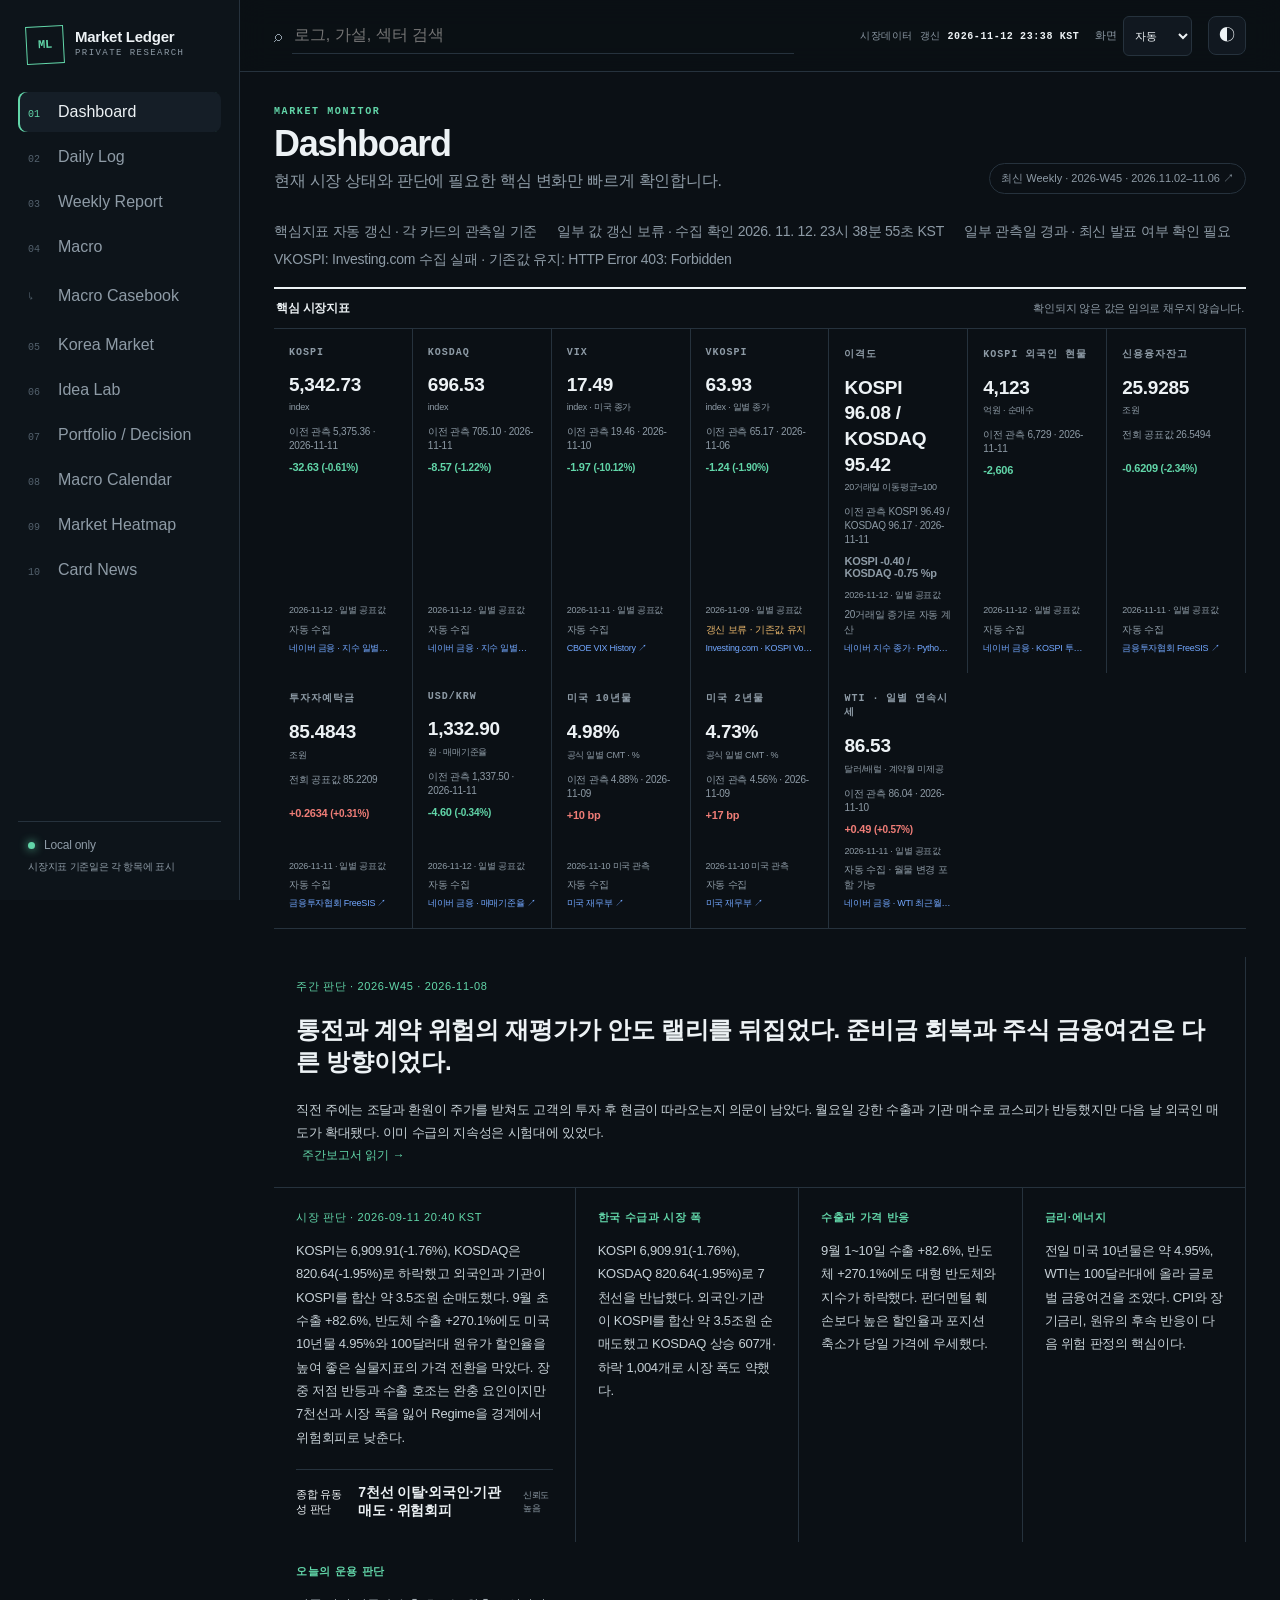
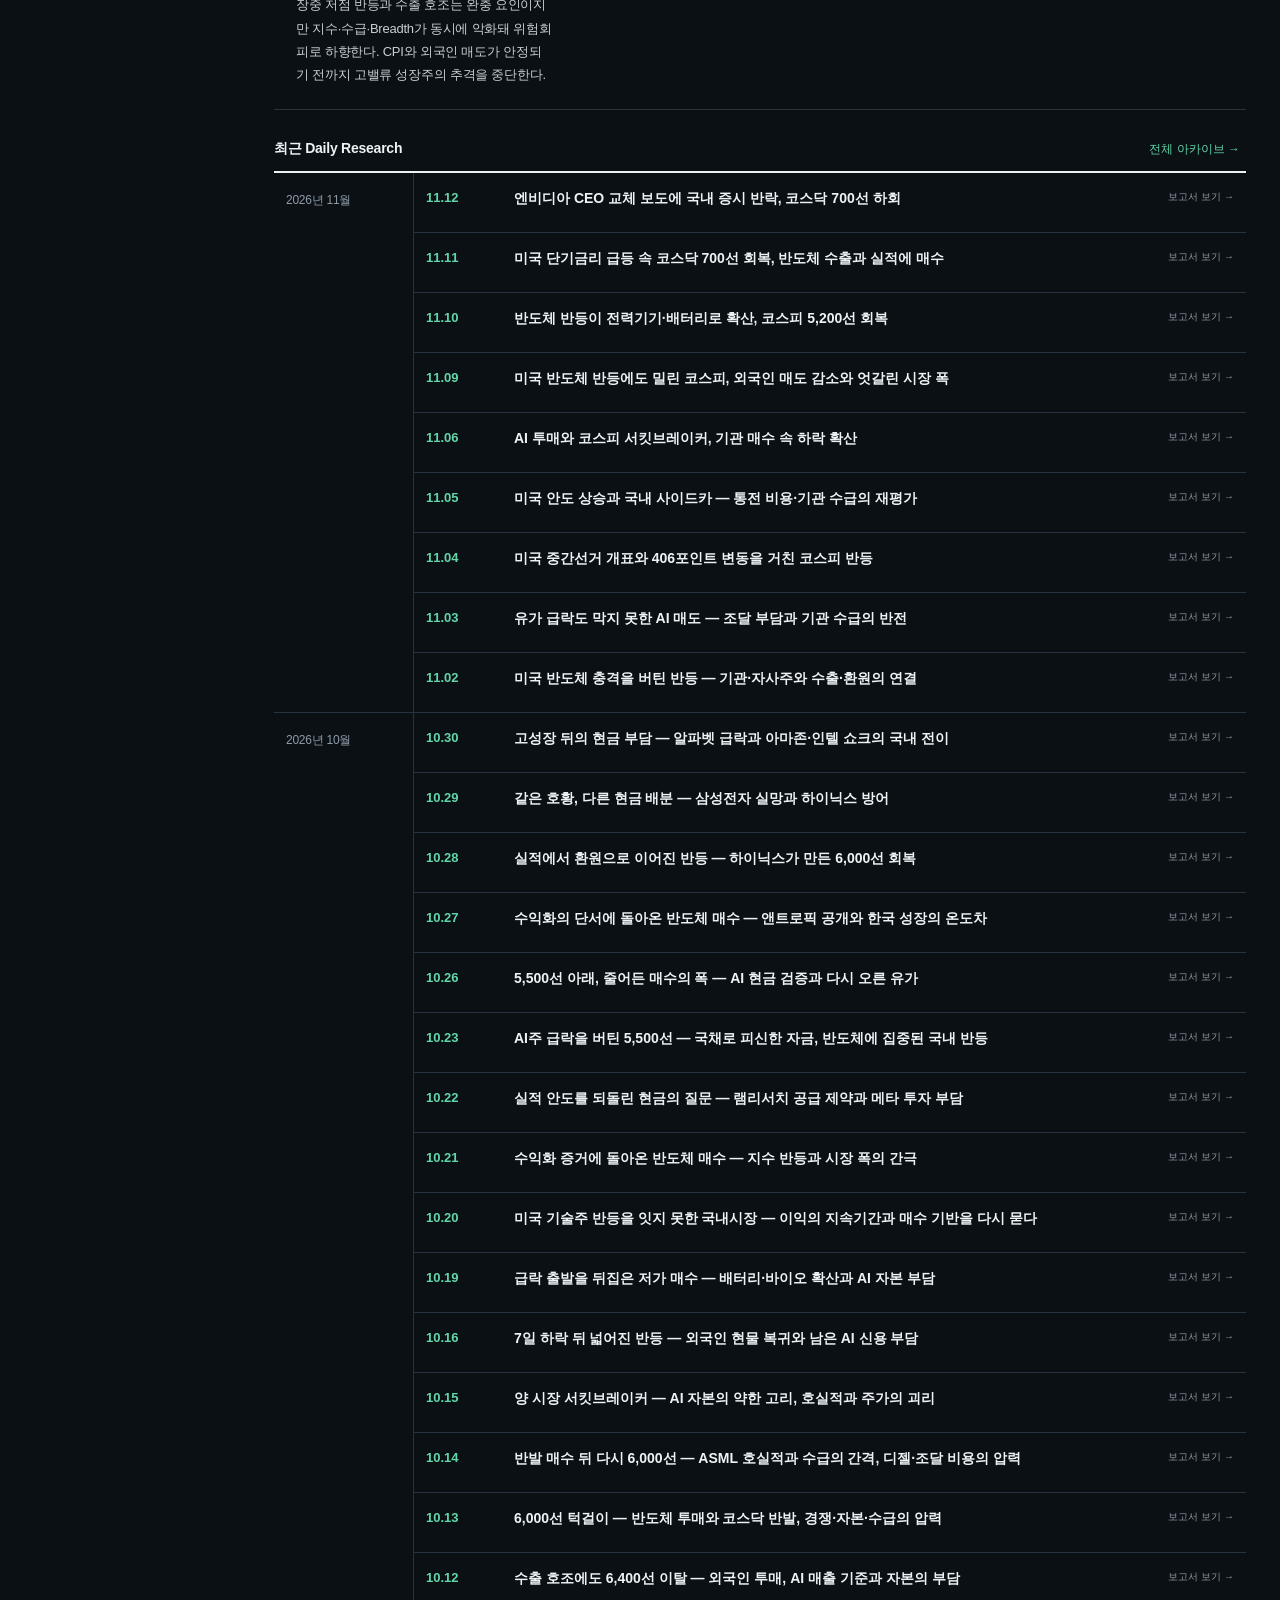
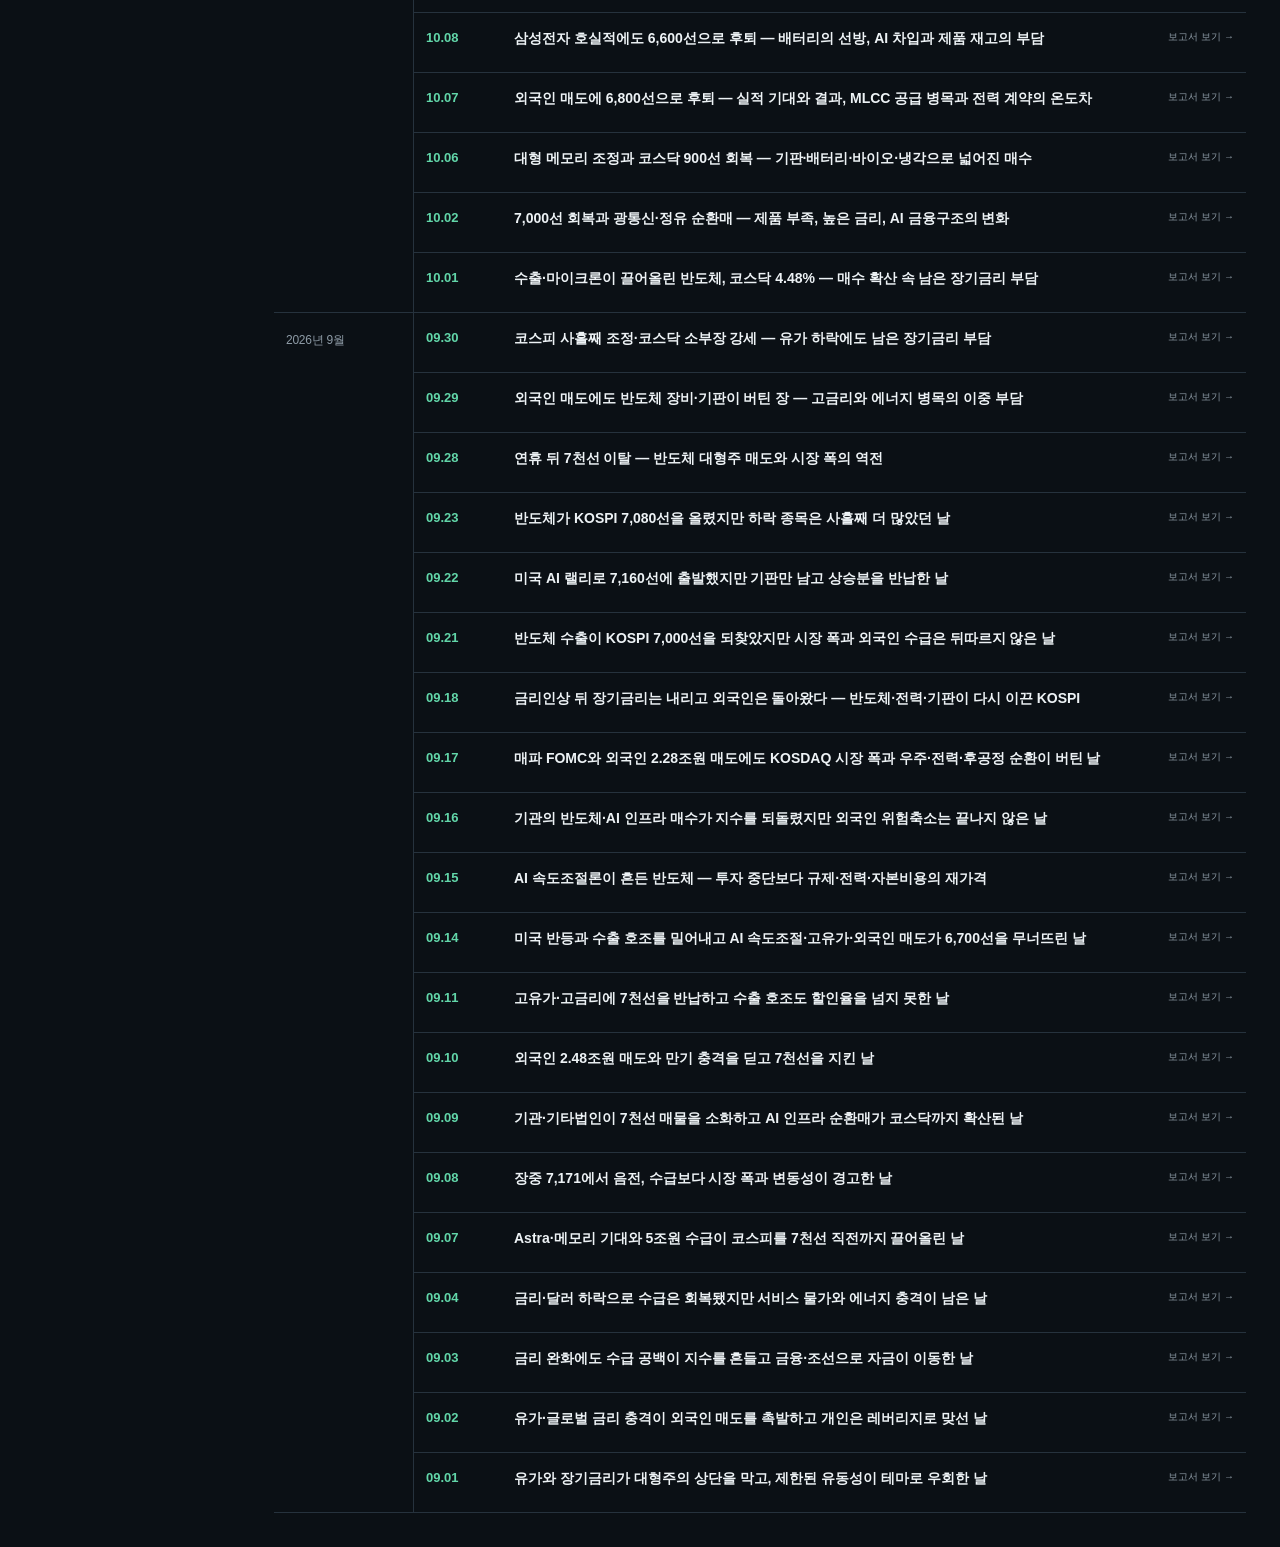
==== index.html @ 6d833339 "Add files via upload" ====
<!doctype html>
<html lang="ko">
<head>
  <meta charset="utf-8">
  <meta name="viewport" content="width=device-width, initial-scale=1">
  <meta name="description" content="개인 투자 리서치 로그와 시장 판단을 축적하는 로컬 허브">
  <title>Market Ledger — 개인 투자 리서치 허브</title>
  <link rel="stylesheet" href="assets/style.css?v=c922ef41eb7f98e9">
  <link rel="stylesheet" href="assets/macro-reports.css?v=20261009-topics">
  <link rel="stylesheet" href="assets/macro-events.css?v=20261016-casebook">
</head>
<body>
  <div class="app-viewport">
  <div class="app-shell">
    <aside class="sidebar" id="sidebar">
      <div class="brand">
        <div class="brand-mark">ML</div>
        <div><strong>Market Ledger</strong><span>PRIVATE RESEARCH</span></div>
      </div>
      <nav class="nav" aria-label="주 메뉴">
        <button class="nav-item active" data-view="dashboard"><span>01</span>Dashboard</button>
        <button class="nav-item" data-view="daily"><span>02</span>Daily Log</button>
        <button class="nav-item" data-view="weekly"><span>03</span>Weekly Report</button>
        <button class="nav-item" data-view="macro"><span>04</span>Macro</button>
        <button class="nav-item" data-view="macro-events"><span>↳</span><b class="me-nav-label">Macro Casebook</b></button>
        <button class="nav-item" data-view="korea"><span>05</span>Korea Market</button>
        <button class="nav-item" data-view="ideas"><span>06</span>Idea Lab</button>
        <button class="nav-item" data-view="portfolio"><span>07</span>Portfolio / Decision</button>
        <button class="nav-item" data-view="calendar"><span>08</span>Macro Calendar</button>
        <button class="nav-item" data-view="heatmap"><span>09</span>Market Heatmap</button>
        <button class="nav-item" data-view="cardnews"><span>10</span>Card News</button>
      </nav>
      <div class="sidebar-foot">
        <span class="status-dot"></span> Local only
        <small>시장지표 기준일은 각 항목에 표시</small>
      </div>
    </aside>

    <button class="menu-backdrop" id="menuBackdrop" aria-label="메뉴 닫기" tabindex="-1"></button>
    <main class="main">
      <header class="topbar">
        <button class="menu-button" id="menuButton" aria-label="메뉴 열기">☰</button>
        <div class="search-wrap">
          <span>⌕</span><input id="globalSearch" type="search" placeholder="로그, 가설, 섹터 검색" aria-label="전체 검색">
        </div>
        <div class="top-actions">
          <span class="asof">시장데이터 갱신 <b id="researchAsOf">—</b></span>
          <label class="view-picker"><span>화면</span><select id="viewMode" aria-label="화면 보기 방식"><option value="auto">자동</option><option value="mobile">모바일</option><option value="pc">PC</option></select></label>
          <button class="icon-button" id="themeButton" aria-label="색상 테마 전환">◐</button>
        </div>
      </header>

      <div id="content" class="content" aria-live="polite"></div>
    </main>
  </div>
  <div class="toast" id="toast"></div>
  </div>
  <script src="data/core.js?v=a62d8b184d1b9ef4"></script>
  <script src="data/macro.js?v=20260904-ledger1"></script>
  <script src="data/macro-reports.js?v=20261012-topics"></script>
  <script src="data/macro-events.js?v=20261112-close"></script>
<script src="data/korea.js?v=20261112-close"></script>
  <script src="data/ideas.js?v=20261002-ideas"></script>
  <script src="data/portfolio.js?v=20260904-ledger1"></script>
  <script src="data/daily/daily-2026-09.js?v=20260930-pdf"></script>
<script src="data/daily/daily-2026-10.js?v=20261101-report"></script>
  <script src="data/daily/daily-2026-11.js?v=20261112-close"></script>
  <script src="data/weekly/weekly-2026.js?v=20261108-w45"></script>
  <script src="data/calendar/calendar-2026-09.js?v=20260905-ledger1"></script>
  <script src="data/market-live.js?v=1bdfd564898f03b8"></script>
  <script src="data/calendar-live.js?v=2324352b16971648"></script>
  <script src="data/heatmap.js?v=3f2df77ed620c9fc"></script>
  <script src="assets/heatmap.js?v=6f06b90d78b83e1b"></script>
  <script src="data/card-news.js?v=9692d7f268b5f82c"></script>
  <script src="assets/macro-reports.js?v=20261016-legacy"></script>
  <script src="assets/macro-events.js?v=20261020-selection"></script>
  <script src="data/card-news-weekly.js?v=475b53336d5a1ba9"></script>
  <script src="assets/card-news-export.js?v=8e08f2c67b69e956"></script>
  <script src="assets/script.js?v=bb6e2ddefd02b2b6"></script>
</body>
</html>
---- assets/style.css ----
:root{--bg:#0b1015;--panel:#111820;--panel2:#151e27;--line:#26323d;--text:#edf2f5;--muted:#8e9ba6;--accent:#62d6a9;--accent2:#d7b86a;--red:#ef7d77;--blue:#72a7ff;--shadow:0 18px 50px rgba(0,0,0,.24);--radius:12px}
*{box-sizing:border-box}html{scroll-behavior:smooth}body{margin:0;background:var(--bg);color:var(--text);font-family:"Pretendard","Noto Sans KR","Segoe UI",sans-serif;letter-spacing:-.015em}button,input{font:inherit}.app-shell{min-height:100vh;display:grid;grid-template-columns:240px 1fr}.sidebar{position:sticky;top:0;height:100vh;background:#0d141a;border-right:1px solid var(--line);padding:26px 18px;display:flex;flex-direction:column;z-index:20}.brand{display:flex;align-items:center;gap:11px;padding:0 8px 28px}.brand-mark{width:38px;height:38px;border:1px solid var(--accent);color:var(--accent);display:grid;place-items:center;font:700 12px/1 monospace;transform:rotate(-3deg)}.brand strong{display:block;font-size:15px}.brand span{display:block;color:var(--muted);font:500 9px/1.8 monospace;letter-spacing:.16em}.nav{display:grid;gap:5px}.nav-item{width:100%;border:0;background:transparent;color:var(--muted);padding:11px 10px;text-align:left;border-radius:8px;cursor:pointer;transition:.2s}.nav-item span{display:inline-block;width:30px;color:#53616d;font:10px monospace}.nav-item:hover{background:var(--panel);color:var(--text)}.nav-item.active{background:var(--panel2);color:var(--text);box-shadow:inset 2px 0 var(--accent)}.nav-item.active span{color:var(--accent)}.sidebar-foot{margin-top:auto;padding:16px 10px 0;border-top:1px solid var(--line);color:var(--muted);font-size:12px}.sidebar-foot small{display:block;margin-top:8px}.status-dot{display:inline-block;width:7px;height:7px;background:var(--accent);border-radius:50%;margin-right:6px;box-shadow:0 0 10px var(--accent)}.main{min-width:0}.topbar{height:72px;position:sticky;top:0;z-index:15;background:rgba(11,16,21,.88);backdrop-filter:blur(14px);border-bottom:1px solid var(--line);display:flex;align-items:center;gap:20px;padding:0 34px}.menu-button{display:none}.search-wrap{flex:1;max-width:520px;display:flex;align-items:center;gap:10px;color:var(--muted)}.search-wrap input{width:100%;border:0;border-bottom:1px solid var(--line);background:transparent;color:var(--text);padding:9px 2px;outline:0}.search-wrap input:focus{border-color:var(--accent)}.top-actions{margin-left:auto;display:flex;align-items:center;gap:16px}.asof{color:var(--muted);font:10px monospace;letter-spacing:.06em}.asof b{color:var(--text)}.icon-button,.menu-button{background:var(--panel);border:1px solid var(--line);color:var(--text);border-radius:8px;padding:8px 10px;cursor:pointer}.content{padding:34px;max-width:1500px;margin:0 auto}.page-head{display:flex;align-items:end;justify-content:space-between;gap:20px;margin-bottom:26px}.eyebrow{color:var(--accent);font:700 10px monospace;letter-spacing:.16em;text-transform:uppercase}.page-head h1{font:500 clamp(28px,4vw,46px)/1.1 Georgia,"Noto Serif KR",serif;margin:7px 0 4px;letter-spacing:-.04em}.page-head p{margin:0;color:var(--muted);max-width:780px;line-height:1.65}.date-chip,.status-chip,.tag{border:1px solid var(--line);border-radius:999px;padding:7px 11px;color:var(--muted);font-size:11px;white-space:nowrap}.grid{display:grid;gap:16px}.metrics{grid-template-columns:repeat(6,minmax(0,1fr));margin-bottom:16px}.metric,.card{background:var(--panel);border:1px solid var(--line);border-radius:var(--radius);box-shadow:var(--shadow)}.metric{padding:18px;min-height:126px;position:relative;overflow:hidden}.metric:after{content:"";position:absolute;right:-22px;bottom:-35px;width:90px;height:90px;border:1px solid var(--line);border-radius:50%}.metric-label{font:600 10px monospace;letter-spacing:.1em;color:var(--muted)}.metric-value{font:500 25px/1.2 Georgia,serif;margin:14px 0 5px}.move{font-size:12px}.positive{color:var(--accent)}.negative{color:var(--red)}.neutral{color:var(--accent2)}.metric-note{display:block;color:var(--muted);font-size:11px;margin-top:7px}.dashboard-main{grid-template-columns:minmax(0,1.4fr) minmax(320px,.6fr)}.card{padding:22px}.card h2,.card h3{margin:0 0 14px}.card h2{font:500 22px Georgia,serif}.card h3{font-size:13px}.thesis{font:400 clamp(19px,2.3vw,29px)/1.45 Georgia,"Noto Serif KR",serif;margin:12px 0 22px}.chain{display:flex;align-items:center;gap:6px;flex-wrap:wrap}.chain span{padding:7px 10px;background:var(--panel2);border:1px solid var(--line);font-size:11px;border-radius:6px}.chain i{color:var(--accent);font-style:normal}.regime-box{display:flex;justify-content:space-between;align-items:center;padding:18px;border:1px solid var(--line);background:linear-gradient(135deg,rgba(98,214,169,.1),transparent);border-radius:9px}.regime-box strong{font:500 23px Georgia,serif}.confidence{color:var(--muted);font-size:11px}.section-label{display:flex;align-items:center;justify-content:space-between;margin:30px 0 12px}.section-label h2{font-size:14px;margin:0}.text-link{border:0;background:transparent;color:var(--accent);cursor:pointer;font-size:12px}.log-list,.idea-list{display:grid;gap:12px}.log-card{display:grid;grid-template-columns:120px 1fr auto;gap:20px;align-items:center;padding:18px 20px;background:var(--panel);border:1px solid var(--line);border-radius:10px;cursor:pointer}.log-card:hover{border-color:#3b4d59}.log-date{font:12px monospace;color:var(--accent)}.log-card h3{margin:0 0 7px;font-size:15px}.log-card p{margin:0;color:var(--muted);font-size:12px;line-height:1.55}.tags{display:flex;gap:5px;flex-wrap:wrap}.tag{padding:4px 7px;font-size:10px}.article{max-width:980px}.article-head{padding:28px;background:var(--panel);border:1px solid var(--line);border-radius:var(--radius);margin-bottom:16px}.article-head h2{font:500 clamp(24px,4vw,38px)/1.2 Georgia,"Noto Serif KR",serif;margin:12px 0}.article-head p{color:var(--muted);line-height:1.75;margin:0}.article-section{padding:22px 0;border-bottom:1px solid var(--line)}.article-section h3{font-size:15px;margin:0 0 10px}.article-section p,.bullet-list{color:#bdc7cf;line-height:1.75;font-size:14px}.bullet-list{padding-left:20px}.notice{border-left:3px solid var(--accent2);padding:14px 16px;background:rgba(215,184,106,.07);color:#d7c99e;font-size:13px}.empty{padding:70px 25px;text-align:center;border:1px dashed var(--line);border-radius:var(--radius);color:var(--muted)}.empty strong{display:block;color:var(--text);font:500 24px Georgia,serif;margin-bottom:8px}.table-card{overflow:hidden;padding:0}.table-title{padding:18px 20px;border-bottom:1px solid var(--line)}table{width:100%;border-collapse:collapse}th,td{text-align:left;padding:13px 20px;border-bottom:1px solid var(--line);font-size:12px}th{color:var(--muted);font:600 10px monospace;letter-spacing:.08em}td:last-child{color:var(--muted)}.korea-grid{grid-template-columns:repeat(2,1fr)}.index-card strong{font:500 34px Georgia,serif}.index-card span{display:block;color:var(--muted);font-size:11px;margin-top:8px}.flow-row{display:grid;grid-template-columns:80px 1fr 1fr;gap:14px;padding:14px 0;border-bottom:1px solid var(--line);font-size:12px}.flow-row b{color:var(--accent)}.flow-row span:last-child{color:var(--muted)}.sector-row{display:grid;grid-template-columns:110px 80px 1fr;gap:12px;padding:12px 0;border-bottom:1px solid var(--line);font-size:12px}.sector-row span:last-child{color:var(--muted)}.idea-card{padding:22px;background:var(--panel);border:1px solid var(--line);border-radius:var(--radius);cursor:pointer}.idea-top{display:flex;justify-content:space-between;gap:15px}.idea-card h3{margin:10px 0 8px;font:500 20px Georgia,"Noto Serif KR",serif}.idea-card p{margin:0;color:var(--muted);font-size:13px;line-height:1.6}.status-chip.yellow{color:#e4c96f;border-color:#6d6132}.status-chip.green{color:var(--accent);border-color:#2b6652}.status-chip.red{color:var(--red);border-color:#6d3838}.idea-detail-grid{display:grid;grid-template-columns:1fr 1fr;gap:14px;margin-top:16px}.mini-panel{padding:15px;background:var(--panel2);border-radius:8px}.mini-panel b{font-size:11px}.mini-panel p,.mini-panel ul{font-size:12px;color:var(--muted);line-height:1.6}.filter-bar{display:flex;gap:8px;margin-bottom:16px;flex-wrap:wrap}.filter-button{border:1px solid var(--line);background:transparent;color:var(--muted);border-radius:999px;padding:7px 12px;cursor:pointer;font-size:11px}.filter-button.active{background:var(--accent);border-color:var(--accent);color:#08120e}.toast{position:fixed;right:24px;bottom:24px;padding:12px 16px;background:var(--text);color:var(--bg);border-radius:8px;font-size:12px;opacity:0;transform:translateY(10px);pointer-events:none;transition:.2s}.toast.show{opacity:1;transform:none}body.light{--bg:#eef1ed;--panel:#fff;--panel2:#f3f6f2;--line:#d7ddd7;--text:#15211b;--muted:#64716a;--shadow:0 12px 35px rgba(35,56,44,.08)}body.light .sidebar{background:#f8faf7}body.light .topbar{background:rgba(238,241,237,.88)}
@container ledger (max-width:1100px){.metrics{grid-template-columns:repeat(3,1fr)}.dashboard-main{grid-template-columns:1fr}.app-shell{grid-template-columns:200px 1fr}.sidebar{padding-inline:12px}.content{padding:26px}.asof{display:none}}
@container ledger (max-width:760px){.app-shell{display:block}.sidebar{position:fixed;left:-260px;width:240px;transition:.25s;box-shadow:var(--shadow)}.sidebar.open{left:0}.menu-button{display:block}.topbar{padding:0 16px}.content{padding:20px 16px}.metrics{grid-template-columns:repeat(2,1fr)}.metric{min-height:112px}.page-head{align-items:flex-start;flex-direction:column}.log-card{grid-template-columns:1fr}.korea-grid,.idea-detail-grid{grid-template-columns:1fr}.flow-row{grid-template-columns:65px 1fr}.flow-row span:last-child{grid-column:2}.sector-row{grid-template-columns:90px 70px 1fr}.top-actions{gap:6px}}
@container ledger (max-width:430px){.metrics{grid-template-columns:1fr 1fr}.metric{padding:14px}.metric-value{font-size:20px}.search-wrap{max-width:none}.top-actions{display:none}.chain i{display:none}.chain span{flex:1 1 40%;text-align:center}}

/* Research-report redesign */
body,button,input{font-family:"Malgun Gothic","맑은 고딕","Apple SD Gothic Neo","Noto Sans KR",Arial,sans-serif}
.card,.metric,.article-head,.log-card,.idea-card,.empty{border-radius:2px;box-shadow:none}
.page-head h1,.card h2,.thesis,.regime-box strong,.article-head h2,.idea-card h3,.index-card strong{font-family:inherit;font-weight:600;letter-spacing:-.035em}
.page-head h1{font-size:36px}.content{max-width:1440px}.primary-strip{border-top:2px solid var(--text);border-bottom:1px solid var(--line);margin-bottom:28px}.strip-title{display:flex;justify-content:space-between;align-items:center;padding:11px 2px;border-bottom:1px solid var(--line);font-size:12px}.strip-title span{color:var(--muted);font-size:11px}.primary-metrics{display:grid;grid-template-columns:repeat(7,minmax(0,1fr))}.primary-metric{min-height:142px;padding:18px 15px;border-right:1px solid var(--line)}.primary-metric:last-child{border-right:0}.primary-metric .metric-value{font-family:Arial,sans-serif;font-size:21px;font-weight:600;margin:16px 0 10px}.metric-value.missing{font-size:13px;color:var(--muted);font-weight:400;margin-top:21px}.metric-previous{color:var(--muted);font-size:10px;min-height:26px;line-height:1.4}.metric-change{font:600 11px Arial,sans-serif;margin-top:8px}.metric-change.flat{color:var(--muted)}.metric-change.up{color:var(--red)}.metric-change.down,.metric-change.down-good{color:var(--accent)}
.dashboard-report{display:grid;grid-template-columns:1.35fr repeat(3,1fr);border-top:1px solid var(--line);border-bottom:1px solid var(--line)}.report-summary,.brief-section{padding:22px;border-right:1px solid var(--line)}.brief-section:last-child{border-right:0}.report-kicker,.brief-section h2{font-size:11px;letter-spacing:.06em;margin:0 0 14px;color:var(--accent)}.report-summary>p,.brief-section p{font-size:13px;line-height:1.8;color:#c6d0d6;margin:0}.regime-line{display:flex;gap:10px;align-items:center;margin-top:20px;padding-top:14px;border-top:1px solid var(--line);font-size:11px}.regime-line strong{font-size:14px}.regime-line small{color:var(--muted)}
.archive{border-top:2px solid var(--text)}.archive-month{display:grid;grid-template-columns:140px 1fr;border-bottom:1px solid var(--line)}.archive-month-title{padding:19px 12px;color:var(--muted);font-size:12px;border-right:1px solid var(--line)}.archive-row{width:100%;display:grid;grid-template-columns:70px 1fr 90px;gap:18px;align-items:start;text-align:left;padding:17px 12px;border:0;border-bottom:1px solid var(--line);background:transparent;color:var(--text);cursor:pointer}.archive-row:last-child{border-bottom:0}.archive-row:hover{background:var(--panel)}.archive-row time{font:600 13px Arial,sans-serif;color:var(--accent)}.archive-row b{display:block;font-size:14px;margin-bottom:7px}.archive-row small{display:-webkit-box;-webkit-line-clamp:2;-webkit-box-orient:vertical;overflow:hidden;color:var(--muted);font-size:11px;line-height:1.55}.archive-row i{font-style:normal;color:var(--muted);font-size:10px;text-align:right}
.back-link{margin-bottom:20px}.research-paper{max-width:940px;margin:0 auto}.paper-head{padding:52px 0 38px;border-top:3px solid var(--text);border-bottom:1px solid var(--line)}.paper-series{color:var(--accent);font:700 10px Arial,sans-serif;letter-spacing:.17em}.paper-head h1{font-size:34px;line-height:1.38;letter-spacing:-.045em;margin:15px 0 20px;max-width:850px}.paper-section{display:grid;grid-template-columns:70px 1fr;gap:22px;padding:36px 0;border-bottom:1px solid var(--line)}.section-number{font:600 11px Arial,sans-serif;color:var(--accent);padding-top:5px}.paper-section h2{font-size:19px;margin:0 0 22px}.paper-section p{font-size:15px;line-height:2;margin:0 0 17px;color:#ccd4d9}.paper-section p:last-child{margin-bottom:0}.lead-section p{font-size:16px;color:var(--text)}.paper-section ol,.paper-section ul{margin:0;padding-left:22px;color:#c8d1d6}.paper-section li{font-size:14px;line-height:1.8;margin-bottom:9px}.watch-section{border-top:2px solid var(--text)}.report-nav{display:grid;grid-template-columns:1fr auto 1fr;align-items:center;padding:14px 0;border-bottom:1px solid var(--line);font-size:11px}.report-nav button{border:0;background:transparent;color:var(--muted);cursor:pointer}.report-nav button:last-child{text-align:right}.report-nav b{font:600 11px Arial,sans-serif}
.idea-index{border-top:2px solid var(--text)}.idea-index-row{width:100%;display:grid;grid-template-columns:90px 1fr 90px 90px;gap:20px;align-items:center;text-align:left;padding:20px 10px;border:0;border-bottom:1px solid var(--line);background:transparent;color:var(--text);cursor:pointer}.idea-index-row:hover{background:var(--panel)}.idea-index-row b{display:block;margin-bottom:6px;font-size:15px}.idea-index-row small{color:var(--muted);font-size:12px}.idea-index-row time,.idea-index-row i{color:var(--muted);font:10px Arial,sans-serif}.idea-index-row i{font-style:normal;text-align:right}.idea-meta{display:flex;gap:14px;align-items:center;color:var(--muted);font-size:11px}.hypothesis{padding:18px;border-left:3px solid var(--accent);background:var(--panel);color:var(--text)!important;font-weight:600}.timeline{border-left:1px solid var(--line);margin-left:5px}.timeline>div{display:grid;grid-template-columns:100px 1fr;position:relative;padding-left:18px}.timeline>div:before{content:"";position:absolute;width:7px;height:7px;border-radius:50%;background:var(--accent);left:-4px;top:8px}.timeline time{font:11px Arial,sans-serif;color:var(--accent)}.verdict{border-top:2px solid var(--text)}.narrative-block{max-width:1000px;padding:26px 0;margin:18px 0;border-top:1px solid var(--line);border-bottom:1px solid var(--line)}.narrative-block h2{font-size:15px}.narrative-block p{font-size:14px;line-height:1.9;color:#c7d0d6}
body.light .report-summary>p,body.light .brief-section p,body.light .paper-section p,body.light .paper-section li,body.light .narrative-block p{color:#34443b}
@container ledger (max-width:1200px){.primary-metrics{grid-template-columns:repeat(4,1fr)}.primary-metric:nth-child(4){border-right:0}.primary-metric{border-bottom:1px solid var(--line)}.dashboard-report{grid-template-columns:1fr 1fr}.report-summary,.brief-section{border-bottom:1px solid var(--line)}}
@container ledger (max-width:760px){.primary-metrics{grid-template-columns:repeat(2,1fr)}.primary-metric:nth-child(even){border-right:0}.dashboard-report{grid-template-columns:1fr}.report-summary,.brief-section{border-right:0}.archive-month{grid-template-columns:1fr}.archive-month-title{border-right:0;border-bottom:1px solid var(--line)}.archive-row{grid-template-columns:54px 1fr}.archive-row i{display:none}.paper-head{padding-top:34px}.paper-head h1{font-size:27px}.paper-section{grid-template-columns:1fr;gap:10px;padding:28px 0}.section-number{padding:0}.paper-section p{font-size:14px;line-height:1.9}.idea-index-row{grid-template-columns:80px 1fr}.idea-index-row time,.idea-index-row i{display:none}}

/* Structured live metric fields */
.primary-metric{min-height:205px;display:flex;flex-direction:column}
.dashboard-data-status{display:flex;flex-wrap:wrap;gap:6px 20px;margin:0 0 16px;color:var(--muted);font-size:14px;line-height:1.6}
.primary-metric .metric-value{font-size:19px;margin:14px 0 4px;line-height:1.35}
.metric-value.missing{font-size:13px;margin-top:18px}
.metric-unit{color:var(--muted);font-size:9px;min-height:24px;line-height:1.35}
.metric-change small{font-size:10px}
.metric-asof{margin-top:auto;padding-top:10px;color:var(--muted);font-size:9px;line-height:1.4}
.metric-source{display:block;margin-top:5px;color:var(--blue);font-size:9px;text-decoration:none;white-space:nowrap;overflow:hidden;text-overflow:ellipsis}
.metric-source:hover{text-decoration:underline}
.paper-section h3{font-size:13px;margin:28px 0 12px;color:var(--accent)}
.paper-section h3:first-child{margin-top:0}
.conclusion-section{border-top:2px solid var(--text);background:linear-gradient(90deg,rgba(98,214,169,.06),transparent);padding-left:14px;padding-right:14px}
.conclusion-section p{font-size:16px;font-weight:600;color:var(--text)}

/* Macro Calendar */
.calendar-week{display:grid;grid-template-columns:210px 1fr;border-top:2px solid var(--text);border-bottom:1px solid var(--line);margin-bottom:22px}.calendar-week>div:first-child{padding:16px 14px;border-right:1px solid var(--line)}.calendar-week>div:first-child span{display:block;font-size:13px;font-weight:700}.calendar-week>div:first-child small{display:block;color:var(--muted);font-size:10px;line-height:1.5;margin-top:7px}.calendar-week>div:last-child{display:flex;overflow-x:auto}.calendar-week>div:last-child button{min-width:150px;display:grid;gap:5px;padding:14px;border:0;border-right:1px solid var(--line);background:transparent;color:var(--text);text-align:left;cursor:pointer}.calendar-week>div:last-child button:hover{background:var(--panel)}.calendar-week time{font:10px Arial,sans-serif;color:var(--accent)}.calendar-week b{font-size:11px}.calendar-week i{font-style:normal;color:var(--accent2);font-size:9px;letter-spacing:.08em}.calendar-shell{border-top:1px solid var(--line);border-left:1px solid var(--line)}.calendar-toolbar{min-height:60px;display:grid;grid-template-columns:1fr auto 1fr;align-items:center;border-right:1px solid var(--line);border-bottom:1px solid var(--line);padding:0 14px}.calendar-toolbar>button{justify-self:start}.calendar-toolbar>button:last-child{justify-self:end}.calendar-toolbar button{border:0;background:transparent;color:var(--muted);font-size:11px;cursor:pointer}.calendar-toolbar button:hover{color:var(--accent)}.calendar-toolbar>div{display:flex;align-items:center;gap:15px}.calendar-toolbar strong{font-size:20px}.calendar-toolbar>div button{border:1px solid var(--line);padding:5px 9px}.calendar-weekdays,.calendar-grid{display:grid;grid-template-columns:repeat(7,minmax(0,1fr))}.calendar-weekdays b{padding:10px 12px;border-right:1px solid var(--line);border-bottom:1px solid var(--line);color:var(--muted);font-size:10px;text-align:center}.calendar-day{min-height:150px;padding:9px;border-right:1px solid var(--line);border-bottom:1px solid var(--line);background:rgba(255,255,255,.008)}.calendar-day.outside{background:rgba(0,0,0,.08)}.calendar-day.today{box-shadow:inset 0 0 0 2px var(--accent)}.calendar-day>time{display:block;font:600 11px Arial,sans-serif;color:var(--muted);margin-bottom:8px}.calendar-day.today>time{color:var(--accent)}.calendar-day>div{display:grid;gap:5px}.calendar-event{display:grid;grid-template-columns:auto 1fr auto;gap:4px;align-items:center;width:100%;padding:5px 6px;border:0;border-left:3px solid var(--blue);background:var(--panel);color:var(--text);text-align:left;cursor:pointer}.calendar-event:hover{filter:brightness(1.15)}.calendar-event span{font-size:8px;color:var(--muted)}.calendar-event b{font-size:9px;white-space:nowrap;overflow:hidden;text-overflow:ellipsis}.calendar-event i{font-style:normal;font-size:7px;color:var(--accent2)}.calendar-event.inflation{border-color:#ef7d77}.calendar-event.labor{border-color:#72a7ff}.calendar-event.growth{border-color:#62d6a9}.calendar-event.productivity{border-color:#7fd0cc}.calendar-event.central-bank{border-color:#d7b86a}.calendar-event.liquidity{border-color:#c58bea}.calendar-event.korea-event{border-color:#ff9e64}.calendar-event.market-structure{border-color:#9ba7b0}.event-dialog{width:min(720px,calc(100vw - 32px));max-height:88vh;padding:0;border:1px solid var(--line);border-radius:2px;background:var(--panel);color:var(--text);box-shadow:var(--shadow)}.event-dialog::backdrop{background:rgba(0,0,0,.7)}.dialog-close{position:absolute;right:16px;top:14px;border:0;background:transparent;color:var(--muted);font-size:24px;cursor:pointer}.event-detail-head{padding:28px 30px 22px;border-bottom:1px solid var(--line)}.event-category,.event-status{display:inline-block;padding:4px 7px;border:1px solid var(--line);font-size:9px;color:var(--muted);margin-right:5px}.event-detail-head h2{font-size:24px;margin:16px 0 9px}.event-detail-head>div{color:var(--muted);font-size:11px}.event-detail-head b{color:var(--accent2)}.event-numbers{display:grid;grid-template-columns:repeat(4,1fr);border-bottom:1px solid var(--line)}.event-numbers>div{padding:16px;border-right:1px solid var(--line)}.event-numbers>div:last-child{border-right:0}.event-numbers span{display:block;color:var(--muted);font-size:9px;margin-bottom:8px}.event-numbers b{font-size:12px}.event-dialog section{padding:18px 30px;border-bottom:1px solid var(--line)}.event-dialog section h3{font-size:11px;color:var(--accent);margin:0 0 9px}.event-dialog section p,.event-dialog section li{font-size:12px;line-height:1.7;color:#c7d0d6}.event-path{padding:12px;background:var(--panel2);color:var(--text)!important}.event-links{display:flex;justify-content:space-between;gap:12px;padding:16px 30px;font-size:10px;color:var(--muted)}.event-links a{color:var(--blue);text-decoration:none}
body.light .event-dialog section p,body.light .event-dialog section li{color:#34443b}
@container ledger (max-width:900px){.calendar-day{min-height:130px}.calendar-event{grid-template-columns:1fr}.calendar-event span,.calendar-event i{display:none}}
@container ledger (max-width:760px){.calendar-week{grid-template-columns:1fr}.calendar-week>div:first-child{border-right:0;border-bottom:1px solid var(--line)}.calendar-toolbar{grid-template-columns:1fr auto 1fr}.calendar-weekdays{display:none}.calendar-grid{display:block}.calendar-day,.calendar-day.outside{display:grid;grid-template-columns:44px 1fr;min-height:0;padding:10px;background:transparent}.calendar-day.outside{display:none}.calendar-day>time{margin:4px 0}.calendar-event{grid-template-columns:58px 1fr auto;padding:8px}.calendar-event span,.calendar-event i{display:block}.event-numbers{grid-template-columns:1fr 1fr}.event-numbers>div:nth-child(2){border-right:0}.event-numbers>div:nth-child(-n+2){border-bottom:1px solid var(--line)}.event-links{flex-direction:column}.calendar-toolbar strong{font-size:16px}}
.idea-status-group{display:flex;flex-direction:column;align-items:flex-start;gap:8px}.adoption-chip{display:inline-block;font-size:14px;color:var(--muted);white-space:normal}.idea-meta .status-chip,.idea-status-group .status-chip{font-size:14px}.status-chip.green{color:#62d6a9;background:#123a2b;border-color:#2b8860}.status-chip.yellow{color:#f0d676;background:#352e14}.status-chip.red{color:#ffaaa7;background:#422022}body.light .status-chip.green{color:#166534;background:#dcfce7}body.light .status-chip.yellow{color:#795800;background:#fef3c7}body.light .status-chip.red{color:#991b1b;background:#fee2e2}
.confidence-panel{display:grid;grid-template-columns:190px 1fr;gap:24px;margin-top:24px;padding:20px 22px;border:1px solid var(--line);border-left:3px solid var(--accent);background:var(--panel)}.confidence-panel>div>span{display:block;color:var(--accent);font:700 10px Arial,sans-serif;letter-spacing:.1em}.confidence-panel strong{display:block;margin-top:7px;font:600 30px Georgia,serif}.confidence-panel strong small{font:400 13px Arial,sans-serif;color:var(--muted)}.confidence-panel p{margin:0;color:#cbd4db;font-size:13px;line-height:1.75}.confidence-panel>small{grid-column:2;color:var(--muted);font-size:10px}.confidence-delta{display:block!important;margin:4px 0 0!important;font-size:10px!important}.confidence-delta.up{color:var(--accent)!important}.confidence-delta.down{color:var(--red)!important}.score-change{margin:0 0 14px;padding:9px 11px;border-left:2px solid var(--accent2);background:rgba(215,184,106,.06);color:var(--accent2);font-size:11px}.log-impact.revised{color:var(--blue);border-color:#355d8d}body.light .confidence-panel p{color:#34443b}
.weekly-change-board{margin:24px 0;padding:24px;border-left:3px solid var(--accent);background:var(--panel)}.weekly-change-board>div{padding:12px 0;border-top:1px solid var(--line)}.weekly-change-board p{line-height:1.7;margin:8px 0}.weekly-note{padding:18px 0;border-bottom:1px solid var(--line)}.weekly-note summary{cursor:pointer;color:var(--muted)}.weekly-table-wrap{overflow-x:auto}.weekly-table-wrap table{min-width:560px}.weekly-table-wrap td{vertical-align:top;width:42%;white-space:normal;color:var(--text)}.weekly-table-wrap h3{font-size:14px;margin:12px 0 5px}.weekly-table-wrap p{font-size:14px;margin:5px 0}.archive-row time small{display:block;font-size:12px;line-height:1.7;white-space:normal}.report-nav{flex-wrap:wrap;gap:12px}.report-nav span{font-size:13px;color:var(--muted)}
.weekly-data-table{min-width:880px!important}.weekly-data-table td{width:auto;min-width:130px;line-height:1.65}.weekly-data-table th:first-child,.weekly-data-table td:first-child{position:sticky;left:0;background:var(--panel);z-index:1;min-width:120px}
.weekly-executive-grid{display:grid;grid-template-columns:repeat(2,minmax(0,1fr));margin:24px 0;border-top:1px solid var(--line);border-left:1px solid var(--line)}.weekly-executive-grid>div{display:grid;gap:8px;padding:18px;border-right:1px solid var(--line);border-bottom:1px solid var(--line);background:var(--panel)}.weekly-executive-grid span{font-size:11px;color:var(--muted);letter-spacing:.04em}.weekly-executive-grid strong{font-size:14px;line-height:1.65}.weekly-executive-notes{padding-top:4px}.weekly-hypothesis-detail h3{display:flex;align-items:center;gap:10px}.weekly-priority{display:inline-block;padding:3px 7px;border:1px solid var(--line);font:700 9px Arial,sans-serif;letter-spacing:.08em}.weekly-priority.primary{color:var(--accent);border-color:var(--accent)}
@container ledger (max-width:700px){.weekly-executive-grid{grid-template-columns:1fr}.weekly-data-table{min-width:760px!important}}

/* Idea Lab Narrative */
.direction-chip,.idea-category,.idea-theme,.log-impact{display:inline-flex;align-items:center;width:max-content;border:1px solid var(--line);padding:5px 8px;font-size:11px;color:var(--muted)}.direction-chip.up,.log-impact.up{color:var(--accent);border-color:#2b6652}.direction-chip.down,.log-impact.down{color:var(--red);border-color:#6d3838}.direction-chip.revised{color:var(--blue);border-color:#355d8d}.idea-taxonomy{display:flex;gap:6px;flex-wrap:wrap}.idea-category{color:var(--accent);border-color:#2b6652}.idea-theme{color:var(--accent2);border-color:#6d6132}.idea-index-copy b{margin-top:9px}.idea-confidence{font-size:11px;color:var(--muted)}.idea-confidence b{display:block;color:var(--text);font-size:13px;margin:6px 0}.idea-confidence small{display:block;font:10px Arial,sans-serif}.idea-header>.idea-taxonomy{margin:0 0 18px}.idea-meta{flex-wrap:wrap}.immutable-note{display:block;margin-top:10px;color:var(--muted);font-size:11px}.current-thesis{border-left:3px solid var(--accent);padding-left:24px}.current-thesis p:first-of-type{font-size:16px;color:var(--text)}.mechanism-path{display:grid;gap:10px}.mechanism-path p{margin:0!important;padding:15px 17px;background:var(--panel);border-left:2px solid var(--accent2)}.evidence-balance,.decision-threshold{display:grid;grid-template-columns:repeat(3,minmax(0,1fr));border-top:1px solid var(--line);border-left:1px solid var(--line)}.evidence-balance section,.decision-threshold section{padding:18px;border-right:1px solid var(--line);border-bottom:1px solid var(--line);background:var(--panel)}.evidence-balance span,.decision-threshold span{display:block;color:var(--accent);font:700 9px Arial,sans-serif;letter-spacing:.12em;margin-bottom:9px}.evidence-balance h3{font-size:14px;margin:0 0 15px}.evidence-balance ul{padding-left:18px}.evidence-balance li{font-size:12px;line-height:1.7}.decision-threshold section:nth-child(2) span{color:var(--accent2)}.decision-threshold section:nth-child(3) span{color:var(--red)}.decision-threshold p{font-size:13px!important;line-height:1.75!important}.research-log{display:grid;gap:14px}.research-log article{padding:18px;background:var(--panel);border:1px solid var(--line)}.research-log-head{display:flex;justify-content:space-between;align-items:center;margin-bottom:12px}.research-log time{font:600 11px Arial,sans-serif;color:var(--accent)}.research-log>article>p{font-size:13px;line-height:1.75;margin-bottom:14px}.research-log dl,.final-view dl{margin:0;border-top:1px solid var(--line)}.research-log dl>div,.final-view dl>div{display:grid;grid-template-columns:90px 1fr;gap:12px;padding:9px 0;border-bottom:1px solid var(--line)}.research-log dt,.final-view dt{color:var(--muted);font-size:10px}.research-log dd,.final-view dd{margin:0;font-size:11px;line-height:1.6}.final-view>h3{font-size:20px;margin:0 0 14px}.final-view>.status-chip{margin-bottom:20px}.final-view-missing{padding:18px;border:1px dashed var(--red);color:var(--red)}body.light .current-thesis p:first-of-type,body.light .research-log dd,body.light .final-view dd{color:#20352a}
@container ledger (max-width:760px){.evidence-balance,.decision-threshold{grid-template-columns:1fr}.idea-index-row{grid-template-columns:90px 1fr}.idea-confidence,.idea-index-row>i{display:none}.research-log dl>div,.final-view dl>div{grid-template-columns:1fr;gap:4px}.current-thesis{padding-left:16px}}

/* Idea Lab — Living Research Note */
.research-note{max-width:1120px;margin:0 auto 80px}.research-note-header{padding:34px 0 30px;border-top:2px solid var(--text);border-bottom:1px solid var(--line)}.research-note-header h1{max-width:920px;margin:12px 0 18px;font:500 clamp(32px,5vw,58px)/1.14 Georgia,"Noto Serif KR",serif;letter-spacing:-.045em}.research-note-header>.idea-taxonomy{margin-bottom:18px}.research-note-header .idea-meta{display:flex;align-items:center;gap:9px 14px;color:var(--muted);font-size:12px}.current-view{display:grid;grid-template-columns:140px minmax(0,1fr);gap:26px;margin-top:30px;padding:24px 0 2px;border-top:1px solid var(--line)}.current-view span,.research-question>span,.research-section-label,.thesis-revision span{color:var(--accent);font:700 10px/1.4 Arial,sans-serif;letter-spacing:.14em}.current-view p{margin:0;max-width:850px;font:500 clamp(20px,2.8vw,31px)/1.5 Georgia,"Noto Serif KR",serif;color:var(--text)}.research-question{max-width:900px;margin:42px auto 0;padding:0 0 38px;border-bottom:1px solid var(--line)}.research-question blockquote{margin:14px 0 10px;font:500 22px/1.65 Georgia,"Noto Serif KR",serif;color:#dbe2e7}.research-question small{color:var(--muted);font-size:12px}.thesis-revision{max-width:900px;margin:24px auto 0;padding:17px 20px;border-left:3px solid var(--blue);background:rgba(91,157,230,.07)}.thesis-revision span{color:var(--blue)}.thesis-revision p{margin:8px 0 0;color:#c9d4dc;font-size:14px;line-height:1.75}.research-note-section{max-width:900px;margin:0 auto;padding:50px 0;border-bottom:1px solid var(--line)}.research-note-section h2{margin:9px 0 28px;font:500 clamp(24px,3vw,34px)/1.35 Georgia,"Noto Serif KR",serif;letter-spacing:-.03em}.research-prose{max-width:790px}.research-prose p{margin:0 0 24px;color:#cbd4db;font-size:16px;line-height:2;letter-spacing:-.01em}.research-prose p:first-child{color:var(--text);font-size:17px}.evidence-notes{margin-top:38px;padding:24px 26px;background:rgba(255,255,255,.022);border-top:1px solid var(--line);border-bottom:1px solid var(--line)}.evidence-notes h3{margin:0 0 18px;font-size:14px}.evidence-notes ol{margin:0;padding-left:22px;columns:2;column-gap:42px}.evidence-notes li{break-inside:avoid;margin:0 0 13px;padding-left:5px;color:var(--muted);font-size:13px;line-height:1.72}.mechanism-map{display:grid;gap:0;border-top:1px solid var(--line)}.mechanism-map article{display:grid;grid-template-columns:54px 1fr;gap:18px;padding:20px 0;border-bottom:1px solid var(--line)}.mechanism-map article>span{color:var(--accent2);font:700 11px Arial,sans-serif}.mechanism-map p{margin:0;color:#ccd5dc;font-size:15px;line-height:1.85}.signal-table-wrap{overflow-x:auto}.signal-table{min-width:800px;border-top:2px solid var(--text)}.signal-table th,.signal-table td{padding:13px 14px;vertical-align:top;line-height:1.6}.signal-table td:first-child{color:var(--text);font-weight:700}.signal-state{display:inline-block;white-space:nowrap;color:var(--red);font-weight:700}.signal-state.passed{color:var(--accent)}.signal-state.pending{color:var(--accent2)}.counter-lead{max-width:790px;margin:0 0 28px;color:#d0d8de;font-size:16px;line-height:1.95}.counter-grid{display:grid;grid-template-columns:1fr 1fr;gap:34px}.counter-grid>div{padding-top:18px;border-top:1px solid var(--line)}.counter-grid h3{margin:0 0 16px;font-size:14px}.counter-grid ul,.next-validation ul{margin:0;padding-left:19px}.counter-grid li,.next-validation li{margin-bottom:11px;color:var(--muted);font-size:13px;line-height:1.72}.implication-section{border-top:2px solid var(--accent);margin-top:14px}.implication-section .research-prose p{color:#d8e3df}.decision-threshold{display:grid;grid-template-columns:1fr;border:0;border-top:1px solid var(--line)}.decision-threshold section{display:grid;grid-template-columns:120px 230px 1fr;gap:20px;padding:22px 0;border:0;border-bottom:1px solid var(--line);background:transparent}.decision-threshold section>span{margin:2px 0 0;color:var(--accent);font:700 11px Arial,sans-serif}.decision-threshold section:nth-child(2)>span{color:var(--accent2)}.decision-threshold section:nth-child(3)>span{color:var(--red)}.decision-threshold h3{margin:0;font-size:13px;line-height:1.65}.decision-threshold p{margin:0!important;color:#c4ced5;font-size:14px!important;line-height:1.8!important}.next-validation{margin-top:34px;padding:22px 24px;background:var(--panel)}.next-validation h3{margin:0 0 15px;font-size:13px}.research-history{max-width:900px;margin:38px auto 0;border-top:2px solid var(--text);border-bottom:1px solid var(--line)}.research-history summary{display:flex;align-items:center;justify-content:space-between;padding:20px 0;cursor:pointer;list-style:none}.research-history summary::-webkit-details-marker{display:none}.research-history summary>span{font:500 20px Georgia,"Noto Serif KR",serif}.research-history summary>small{color:var(--muted);font-size:11px}.research-history[open] summary>small:after{content:" · 접기"}.research-history .research-log{padding:0 0 22px}.final-section{margin-top:44px;border-top:3px solid var(--accent)}body.light .research-question blockquote,body.light .current-view p,body.light .research-prose p:first-child{color:#1d2b24}body.light .research-prose p,body.light .counter-lead,body.light .decision-threshold p,body.light .mechanism-map p,body.light .thesis-revision p{color:#34443b}
@container ledger (max-width:760px){.research-note-header{padding-top:22px}.current-view{grid-template-columns:1fr;gap:10px}.research-question,.research-note-section,.research-history{margin-left:0;margin-right:0}.research-question blockquote{font-size:19px}.research-prose p{font-size:16px}.evidence-notes{padding:20px}.evidence-notes ol{columns:1}.counter-grid{grid-template-columns:1fr}.decision-threshold section{grid-template-columns:1fr;gap:7px}.research-history summary{align-items:flex-start;gap:14px}.research-history summary>small{text-align:right}}

/* Idea Lab — hybrid research framework */
.research-note{max-width:1000px}.research-note-header{padding:24px 0 22px}.research-note-header h1{max-width:820px;margin:9px 0 15px;font-family:inherit;font-size:28px;line-height:1.35;font-weight:700;letter-spacing:-.035em}.research-note-header>.idea-taxonomy{margin-bottom:14px}.research-note-header .idea-meta{gap:8px 12px;font-size:12px}.research-note-section{max-width:900px;padding:38px 0}.research-section-label{display:flex;align-items:center;gap:10px;color:var(--muted);font:700 12px/1.4 inherit;letter-spacing:-.01em}.research-section-label b{display:inline-grid;place-items:center;width:27px;height:22px;border:1px solid var(--line);color:var(--accent);font:700 10px Arial,sans-serif;letter-spacing:.04em}.research-note-section h2{margin:9px 0 23px;font-family:inherit;font-size:19px;line-height:1.45;font-weight:700;letter-spacing:-.025em}.research-prose{max-width:820px}.research-prose p,.research-prose p:first-child{margin:0 0 20px;color:#cbd4db;font-family:inherit;font-size:16px;line-height:1.9;letter-spacing:-.015em}.problem-section .research-prose p:last-child{margin-bottom:0}.hypothesis-section{padding-top:32px}.hypothesis-box{border:1px solid var(--line);border-left:3px solid var(--accent);background:var(--panel);padding:23px 25px}.hypothesis-box blockquote{margin:0;font-size:17px;line-height:1.85;font-weight:700;color:var(--text)}.hypothesis-box>div{display:grid;grid-template-columns:92px 1fr;gap:18px;margin-top:20px;padding-top:17px;border-top:1px solid var(--line)}.hypothesis-box span{color:var(--accent);font-size:12px;font-weight:700}.hypothesis-box p{margin:0;color:#cbd4db;font-size:15px;line-height:1.75}.mechanism-map article{position:relative;grid-template-columns:42px 1fr;padding:17px 0}.mechanism-map article:not(:last-child):after{content:"↓";position:absolute;left:14px;bottom:-9px;z-index:1;padding:0 4px;background:var(--bg);color:var(--accent);font-size:12px}.mechanism-map p{font-size:15px;line-height:1.75}.signal-board{margin-bottom:24px}.signal-board h3{display:flex;justify-content:space-between;gap:16px;margin:0 0 12px;font-size:14px}.signal-board h3 small{color:var(--muted);font-size:11px;font-weight:400}.evidence-notes{margin:0;padding:21px 24px}.evidence-notes ol{columns:1}.evidence-notes li{font-size:14px;line-height:1.75}.muted-copy{color:var(--muted);font-size:15px}.counter-lead{font-size:15px;line-height:1.85}.counter-grid li,.next-validation li{font-size:14px}.implication-section{margin-top:0;border-top:1px solid var(--line)}.decision-threshold{grid-template-columns:repeat(3,minmax(0,1fr));border-top:1px solid var(--line);border-left:1px solid var(--line)}.decision-threshold section{display:flex;min-width:0;min-height:230px;flex-direction:column;gap:0;padding:20px;border-right:1px solid var(--line);border-bottom:1px solid var(--line);background:var(--panel)}.decision-threshold section>span{margin:0 0 16px;font-size:12px}.decision-threshold p{margin:0!important;color:#c4ced5;font-size:14px!important;line-height:1.75!important}.decision-threshold strong{display:block;margin-top:auto;padding-top:18px;border-top:1px solid var(--line);font-size:13px;line-height:1.55}.decision-threshold section:nth-child(1) strong{color:var(--accent)}.decision-threshold section:nth-child(2) strong{color:var(--accent2)}.decision-threshold section:nth-child(3) strong{color:var(--red)}.next-validation{margin-top:24px}.history-section{border-top:2px solid var(--text)}.history-heading{display:flex;align-items:end;justify-content:space-between;gap:20px}.history-heading h2{margin-bottom:23px}.history-heading small{margin-bottom:25px;color:var(--muted);font-size:12px}.research-log.timeline{position:relative;gap:0;padding-left:31px}.research-log.timeline:before{content:"";position:absolute;left:7px;top:9px;bottom:12px;width:1px;background:var(--line)}.research-log.timeline article{position:relative;margin-bottom:16px;padding:18px 20px}.research-log.timeline article:before{content:"";position:absolute;left:-29px;top:23px;width:11px;height:11px;border:2px solid var(--accent);border-radius:50%;background:var(--bg)}.research-log.timeline article:not(:last-child):after{content:"↓";position:absolute;left:-32px;bottom:-15px;color:var(--muted);font-size:11px}.research-log.timeline dl>div{grid-template-columns:78px 1fr}.final-section{border-top:3px solid var(--accent)}body.light .research-prose p,body.light .hypothesis-box p,body.light .decision-threshold p{color:#34443b}
@container ledger (max-width:760px){.research-note-header h1{font-size:25px}.research-note-section{padding:32px 0}.research-note-section h2{font-size:18px}.hypothesis-box{padding:19px}.hypothesis-box>div{grid-template-columns:1fr;gap:7px}.decision-threshold{grid-template-columns:1fr}.decision-threshold section{min-height:0}.decision-threshold strong{margin-top:18px}.history-heading{align-items:flex-start}.research-log.timeline{padding-left:24px}.research-log.timeline:before{left:5px}.research-log.timeline article:before{left:-24px}.research-log.timeline article:not(:last-child):after{left:-27px}.signal-board h3{display:block}.signal-board h3 small{display:block;margin-top:6px}.counter-grid{gap:22px}}
@container ledger (max-width:760px){.confidence-panel{grid-template-columns:1fr;gap:12px}.confidence-panel>small{grid-column:1}}

/* Complex external research — internal logic, natural-language presentation */
.hypothesis-box blockquote{font-weight:500}.original-hypothesis{margin-top:17px;padding-top:14px;border-top:1px solid var(--line)}.original-hypothesis summary{cursor:pointer;color:var(--muted);font-size:12px}.original-hypothesis p{margin:10px 0 0!important;color:var(--muted)!important;font-size:13px!important;line-height:1.7!important}
.metric-collection{font-size:10px;line-height:1.5;color:var(--muted,#8294a8);margin-top:5px}
.metric-collection.failed,.metric-collection.stale{color:#e7b56b}
.live-table-scroll{overflow-x:auto}.live-market table{min-width:32rem}.live-market td small{display:block;margin-top:.3rem;color:var(--muted,#8294a8)}.snapshot-note{color:var(--muted,#8294a8);line-height:1.65;margin:0 0 1rem}.live-market{margin-bottom:1rem}
.hm-toolbar,.hm-caption,.hm-tabs,.hm-detail{display:flex;align-items:center;gap:1rem;flex-wrap:wrap}.hm-toolbar{margin-bottom:1rem}.hm-tabs{gap:.4rem}.hm-tabs button,.hm-toolbar select{padding:.65rem .9rem;border:1px solid #42505b;border-radius:6px;background:#15212a;color:#eef6f5}.hm-tabs button[aria-pressed=true]{background:#254d45;border-color:#49cfab}.hm-caption{justify-content:space-between;font-size:.85rem;margin-bottom:1rem}.hm-legend{display:flex}.hm-legend span{padding:.3rem .65rem;color:#fff;font-size:.75rem}.hm-scroll{overflow-x:auto;border:1px solid #47534d;border-radius:8px}.hm-board{height:760px;min-width:850px;position:relative;background:#111c19}.hm-sector{position:absolute;border:2px solid #15231e;border-radius:6px;overflow:hidden;box-sizing:border-box}.hm-sector header{height:25px;display:flex;align-items:center;gap:.4rem;padding:0 5px;background:#172a23;color:#e3efeb;font-size:11px;white-space:nowrap;overflow:hidden}.hm-sector header b{overflow:hidden;text-overflow:ellipsis}.hm-sector header span{margin-left:auto;font-variant-numeric:tabular-nums}.hm-sector-body{position:absolute;top:25px;bottom:0;left:0;right:0}.hm-tile{position:absolute;border:1px solid #192820;color:#fff;display:flex;flex-direction:column;align-items:center;justify-content:center;gap:4px;overflow:hidden;padding:3px;box-sizing:border-box;cursor:pointer;font-size:clamp(10px,.9vw,14px);font-variant-numeric:tabular-nums}.hm-tile b{max-width:100%;overflow:hidden;text-overflow:ellipsis;white-space:nowrap}.hm-tile small{max-width:95%;font-size:10px;overflow:hidden;text-overflow:ellipsis;white-space:nowrap}.hm-tile:hover,.hm-tile:focus-visible{z-index:2;outline:2px solid white;outline-offset:-3px;filter:brightness(1.18)}.hm-tiny b,.hm-tiny span{font-size:9px}.hm-detail{min-height:70px;padding:1rem 0;font-size:.9rem}.hm-detail span{color:var(--muted,#9baba7)}.hm-list{margin-top:1rem}.hm-list summary{cursor:pointer;padding:1rem 0}.hm-list table{width:100%;border-collapse:collapse}.hm-list td,.hm-list th{padding:.7rem;border-bottom:1px solid #36423e;text-align:left}.hm-list button{color:inherit;background:transparent;border:0;cursor:pointer;text-align:left}@container ledger (max-width:700px){.hm-board{height:680px}.hm-toolbar{gap:.7rem}.hm-tabs{width:100%}.hm-tabs button{flex:1}.hm-detail{align-items:flex-start;flex-direction:column;gap:.5rem}.hm-caption{font-size:.8rem}}
.hm-theme-board{columns:3 280px;column-gap:8px;background:#101d19;padding:8px;border-radius:8px}.hm-theme{break-inside:avoid;margin:0 0 8px;border:1px solid #46554e;border-radius:6px;overflow:hidden;background:#172a23}.hm-theme header{display:flex;align-items:center;gap:8px;flex-wrap:wrap;padding:9px 10px;color:#ecf4ef;font-size:13px}.hm-theme header b{flex:1}.hm-theme header small{color:#9aaea4;font-size:11px}.hm-theme-tiles{display:grid;grid-template-columns:repeat(auto-fit,minmax(90px,1fr));gap:2px;padding:2px}.hm-theme-tile{border:0;color:white;min-height:84px;padding:9px 5px;display:flex;align-items:center;justify-content:center;flex-direction:column;gap:5px;cursor:pointer;font-variant-numeric:tabular-nums}.hm-theme-tile b{font-size:13px;line-height:1.3;overflow-wrap:anywhere;word-break:keep-all;text-align:center}.hm-theme-tile span{font-size:12px}.hm-theme-tile small{font-size:10px;line-height:1.2;max-width:100%;overflow:hidden;white-space:nowrap;text-overflow:ellipsis;opacity:.8}.hm-theme-tile:hover,.hm-theme-tile:focus-visible{outline:2px solid #fff;outline-offset:-3px;filter:brightness(1.15)}@container ledger (max-width:640px){.hm-theme-board{columns:1}.hm-theme-tiles{grid-template-columns:repeat(auto-fit,minmax(90px,1fr))}.hm-theme-tile{min-height:88px}}

/* Theme mosaic: capped internal weights keep every company readable. */
.hm-map-scroll{overflow-x:auto;border:1px solid var(--border,#46505c);border-radius:8px}.hm-map-board{position:relative;min-width:1100px;background:#303640}.hm-map-theme{position:absolute;box-sizing:border-box;border:2px solid #303640;overflow:hidden}.hm-map-theme header{height:28px;display:flex;align-items:center;gap:6px;color:#fff;background:#303640;padding:0 5px;font-size:12px}.hm-map-theme header b{flex:1;white-space:nowrap;overflow:hidden;text-overflow:ellipsis}.hm-map-theme header small{opacity:.65}.hm-map-body{position:absolute;top:28px;left:0;right:0;bottom:0}.hm-map-tile{position:absolute;box-sizing:border-box;border:1px solid #ffffff30;color:white;display:flex;flex-direction:column;align-items:center;justify-content:center;gap:5px;padding:4px;cursor:pointer;overflow:hidden;font-variant-numeric:tabular-nums}.hm-map-tile b{font-size:12px;line-height:1.3;overflow-wrap:anywhere;max-width:100%}.hm-map-tile span{font-size:12px}.hm-map-tile:hover,.hm-map-tile:focus-visible{outline:2px solid white;outline-offset:-3px;z-index:1;filter:brightness(1.15)}.kr-breadth{margin:24px 0}.kr-summary-grid{display:grid;grid-template-columns:1fr 1.3fr 1.3fr;gap:12px}.kr-summary-grid .card{min-width:0}.kr-summary-grid h3{margin-bottom:12px}.kr-summary-grid p{line-height:1.9;font-size:13px}.kr-breadth-bar{height:12px;display:flex;overflow:hidden;border-radius:3px;background:#657084;margin:18px 0}.kr-rank-columns{display:grid;grid-template-columns:1fr 1fr;gap:14px}.kr-rank-columns h4{font-size:12px;margin:16px 0 10px}.kr-rank-columns ul{list-style:none;padding:0;margin:0}.kr-rank-columns li{display:flex;justify-content:space-between;gap:6px;margin:12px 0;font-size:12px}.kr-rank-columns li small{display:block;font-size:10px;opacity:.65;margin-top:4px}.kr-rank-columns li strong{white-space:nowrap;font-variant-numeric:tabular-nums}.kr-rank-columns>div+div{border-left:1px solid #8884;padding-left:12px}@container ledger (max-width:1250px){.kr-summary-grid{grid-template-columns:1fr}.kr-rank-columns li{font-size:14px}} 

.hm-map-board{min-width:0;width:100%;height:auto;aspect-ratio:1.6;background:#272a31}.hm-map-scroll{overflow:hidden;border-radius:2px}.hm-map-theme{border:2px solid #272a31}.hm-map-theme header{height:22px;font-size:11px;padding:0 4px;background:#272a31;gap:4px}.hm-map-theme header small{display:none}.hm-map-body{top:22px}.hm-map-tile{padding:2px;gap:3px;container-type:inline-size}.hm-map-tile b{white-space:nowrap;overflow:hidden;text-overflow:ellipsis;font-size:clamp(10px,14cqw,25px);font-weight:600;text-align:center;word-break:normal}.hm-map-tile span{font-size:clamp(9px,10cqw,16px)}.hm-label-small b{font-size:clamp(9px,13cqw,12px)}.hm-label-small span{font-size:9px}.hm-label-hidden b,.hm-label-hidden span{display:none}.hm-source-details{font-size:12px;color:var(--muted);margin:8px 0}.hm-source-details summary{cursor:pointer}.hm-caption{margin-bottom:6px}.hm-detail{min-height:48px;padding:10px 0}@container ledger (max-width:700px){.hm-map-board{aspect-ratio:.8}.hm-map-theme header{font-size:9px}.hm-map-theme header span{display:none}.hm-map-tile b{font-size:clamp(8px,13cqw,17px)}.hm-map-tile span{font-size:clamp(8px,10cqw,12px)}}
/* Finviz-style heatmap terminal; scoped to this route. */
.content:has(.hm-terminal){max-width:none;padding:14px 16px}
.hm-terminal{background:#20232b;color:#eee;font-family:Arial,"Pretendard","Noto Sans KR",sans-serif;padding:0 4px 4px;letter-spacing:-.02em}
.fm-toolbar{display:flex;align-items:center;gap:16px;min-height:48px;border-bottom:1px solid #363b47;padding:5px 4px}
.fm-toolbar h1{font-size:17px;font-weight:700;margin:0;white-space:nowrap;letter-spacing:-.04em}
.fm-tabs{display:flex;align-self:stretch;gap:2px}
.fm-tabs button,.fm-toolbar>button{border:0;border-radius:0;background:transparent;color:#b6bfcd;font-size:11px;font-weight:700;padding:8px 13px;cursor:pointer}
.fm-tabs button[aria-pressed=true]{color:#fff;background:#353c4a;box-shadow:inset 0 -2px #8eb5ff}
.fm-toolbar>button{margin-left:auto;border:1px solid #485160;white-space:nowrap}
.fm-filter{display:flex;align-items:center;gap:8px;color:#9ca7b8;font-size:11px}
.fm-filter select{background:#292e39;border:1px solid #485160;color:#e0e5ed;padding:5px;max-width:170px;font:11px inherit;border-radius:0}
.fm-meta{display:flex;justify-content:space-between;gap:10px;color:#96a1b4;font-size:10px;padding:8px 4px}
.fm-meta i{font-style:normal;color:#667085;padding:0 6px}
.fm-board{position:relative;width:100%;height:calc(100dvh - 218px);min-height:490px;background:#20232b;overflow:hidden}
.fm-sector{position:absolute;overflow:hidden;border-right:3px solid #20232b;border-bottom:3px solid #20232b}
.fm-sector h2{height:18px;line-height:18px;margin:0;padding:0 3px;font-size:12px;font-weight:700;color:#e5e7ec;white-space:nowrap;overflow:hidden;text-overflow:clip}
.fm-industries{position:absolute;inset:18px 0 0}
.fm-industry{position:absolute;overflow:hidden;border-right:1px solid #20232b;border-bottom:1px solid #20232b}
.fm-industry-name{height:13px;line-height:13px;font-size:9px;font-weight:500;white-space:nowrap;overflow:hidden;padding:0 3px;background:#444c59;color:#f2f3f5}
.fm-stocks{position:absolute;inset:13px 0 0}
.fm-stock{position:absolute;display:flex;flex-direction:column;align-items:center;justify-content:center;gap:1px;box-sizing:border-box;border:1px solid #20232b;border-radius:0;padding:0 2px;color:#fff;cursor:pointer;overflow:hidden;font-family:Arial,"Pretendard","Noto Sans KR",sans-serif;container-type:inline-size;text-shadow:0 1px 1px #0003}
.fm-stock b{font-size:min(var(--stock-font),var(--label-fit));font-weight:600;line-height:1.12;letter-spacing:-.04em;max-width:100%;white-space:nowrap;overflow:hidden}
.fm-stock span{font-size:clamp(8px,calc(var(--stock-font) * .56),21px);font-weight:600;line-height:1.12}
.fm-no-label b,.fm-no-label span{display:none}
.fm-stock:focus-visible,.fm-stock:hover{outline:2px solid #ffe600;outline-offset:-2px;z-index:2}
.fm-active{outline:2px solid #ffe600;outline-offset:-2px;z-index:3}
.fm-active .fm-industry-name{background:#ffe600;color:#272b33}
.fm-footer{display:flex;justify-content:space-between;align-items:center;gap:12px;padding:9px 4px 5px;color:#91a0b7;font-size:10px}
.fm-legend{display:flex;flex-shrink:0}
.fm-legend span{width:45px;text-align:center;padding:5px 0;color:#fff;font:700 11px Arial}
.fm-sources{color:#8997ab;font-size:10px;padding:5px 4px}
.fm-sources summary{cursor:pointer;width:fit-content}
.fm-sources p{line-height:1.6;max-width:1000px}
.fm-tooltip{position:fixed;width:370px;max-width:calc(100vw - 16px);z-index:110;background:rgba(35,40,51,.90);border:1px solid #66718a;border-radius:6px;box-shadow:0 8px 30px #0008;overflow:hidden;color:#e7ecf4}
.fm-tooltip[hidden]{display:none}
.fm-tip-heading{display:flex;align-items:center;justify-content:space-between;gap:10px;padding:7px 12px;color:#a7bce0;font-size:11px;background:rgba(30,34,44,.55);border-bottom:1px solid #3d4554}
.fm-tip-heading span{white-space:nowrap;overflow:hidden;text-overflow:ellipsis}
.fm-tip-heading button{border:0;background:transparent;color:#b6c3d9;font-size:20px;line-height:1;cursor:pointer}
.fm-tip-main{display:flex;justify-content:space-between;align-items:center;padding:16px 14px 8px;gap:14px}
.fm-tip-main b{font-size:25px}.fm-tip-main small{display:block;font-size:11px;color:#b2c2db;margin-top:5px}.fm-tip-main strong{font-size:23px}
.fm-tip-price{display:flex;justify-content:space-between;padding:0 14px 13px;font-size:13px;color:#c1d3ee}
.fm-tip-price a{font-size:11px;color:#a6bdec;text-decoration:none}
.fm-tip-peers{max-height:260px;overflow-y:auto;border-top:1px solid #414959}
.fm-tip-peers>div{display:grid;grid-template-columns:minmax(0,1fr) 85px 75px;gap:10px;padding:8px 13px;font-size:12px;border-bottom:1px solid #3b4351}
.fm-tip-peers>div:nth-child(even){background:rgba(43,49,61,.45)}.fm-tip-peers>div.current{background:rgba(60,70,89,.65)}
.fm-tip-peers b{overflow:hidden;white-space:nowrap;text-overflow:ellipsis}.fm-tip-peers span,.fm-tip-peers strong{text-align:right}
.fm-tip-note{display:block;padding:8px 13px;font-size:10px;color:#93a3bc}
.hm-terminal.is-expanded{position:fixed;inset:0;z-index:100;padding:0 8px;background:#20232b;overflow:auto}
.hm-terminal.is-expanded .fm-board{height:calc(100dvh - 142px);min-height:300px}
body:has(.hm-terminal.is-expanded){overflow:hidden}
@container ledger (min-width:1700px){.fm-stock b{font-size:min(calc(var(--stock-font) * 1.15),var(--label-fit))}}
@container ledger (max-width:760px){.content:has(.hm-terminal){padding:8px 4px}.fm-toolbar{flex-wrap:wrap;gap:6px}.fm-toolbar h1{font-size:15px;margin-right:auto}.fm-tabs{order:3;width:100%}.fm-tabs button{flex:1}.fm-filter{display:none}.fm-meta{font-size:9px}.fm-meta>span:last-child{max-width:45%;text-align:right}.fm-board{height:70dvh;min-height:500px}.fm-sector h2{font-size:9px}.fm-industry-name{font-size:8px}.fm-stock b{font-size:min(var(--stock-font),var(--label-fit))}.fm-stock span{font-size:clamp(7px,10cqw,12px)}.fm-footer{flex-direction:column;align-items:flex-start;gap:8px}.fm-legend{width:100%}.fm-legend span{flex:1}.hm-terminal.is-expanded .fm-board{height:calc(100dvh - 198px)}}

.dashboard-weekly-link{background:transparent;cursor:pointer;font:inherit;font-size:11px}.dashboard-weekly-link:hover,.dashboard-weekly-link:focus-visible{color:var(--text);border-color:var(--accent)}

/* Daily / Weekly: mobile reading layout, shared report content. */
.reader-tools,.reader-table-hint{display:none}
.research-paper .paper-section>div{min-width:0}
@container ledger (max-width:760px){
 .content:has(.research-paper){padding:20px 18px 48px;max-width:100%}
 .research-paper{width:100%;min-width:0}
 .research-paper .paper-head{padding:25px 0 24px}
 .research-paper .paper-head h1{font-size:25px;line-height:1.5;word-break:keep-all;overflow-wrap:anywhere;letter-spacing:-.035em}
 .research-paper .paper-head p{font-size:13px;line-height:1.75;color:var(--muted);overflow-wrap:anywhere}
 .research-paper .paper-series{font-size:10px;letter-spacing:.08em;line-height:1.6}
 .research-paper .paper-section{display:block;padding:30px 0;scroll-margin-top:140px}
 .research-paper .section-number{margin-bottom:9px;font-size:11px}
 .research-paper .paper-section h2{font-size:21px;line-height:1.5;margin:0 0 20px;word-break:keep-all;overflow-wrap:anywhere}
 .research-paper .paper-section h3{font-size:16px;line-height:1.65;margin:26px 0 12px;word-break:keep-all}
 .research-paper .paper-section p,.research-paper .paper-section li{font-size:16px;line-height:1.9;letter-spacing:-.01em;word-break:normal;overflow-wrap:anywhere}
 .research-paper .paper-section p{margin-bottom:21px}
 .research-paper .paper-section li{margin-bottom:12px}
 .research-paper.reader-large .paper-section p,.research-paper.reader-large .paper-section li{font-size:18px}
 .research-paper .paper-section ul,.research-paper .paper-section ol{padding-left:22px}
 .research-paper .report-nav{grid-template-columns:minmax(0,1fr) auto minmax(0,1fr);gap:8px;padding:10px 0}
 .research-paper .report-nav button{min-height:44px;padding:8px 0;font-size:12px;line-height:1.5;overflow-wrap:anywhere}
 .research-paper .report-nav span{font-size:11px;line-height:1.5}
 .research-paper .text-link,.content:has(.research-paper)>.back-link{min-height:44px;line-height:1.6;padding-top:10px;padding-bottom:10px}
 .reader-tools{display:flex;align-items:flex-start;justify-content:space-between;gap:10px;position:sticky;top:72px;z-index:12;background:var(--bg);border-bottom:1px solid var(--line);padding:6px 0}
 .reader-toc{flex:1;min-width:0}
 .reader-toc summary,.reader-font{min-height:44px;padding:12px;color:var(--text);font-size:13px;cursor:pointer}
 .reader-toc summary{list-style:none}.reader-toc summary:after{content:" ▾";color:var(--muted)}
 .reader-font{border:1px solid var(--line);border-radius:6px;background:var(--panel);white-space:nowrap}
 .reader-toc nav{position:absolute;left:0;right:0;top:57px;max-height:55dvh;overflow-y:auto;background:var(--panel);border:1px solid var(--line);box-shadow:var(--shadow);padding:8px}
 .reader-toc nav button{display:flex;gap:12px;width:100%;min-height:44px;border:0;border-bottom:1px solid var(--line);background:transparent;color:var(--text);text-align:left;padding:12px;font-size:14px;line-height:1.5}
 .reader-toc nav button span{color:var(--accent);font-size:11px}
 .research-paper .weekly-table-wrap{max-width:100%;overflow-x:auto;overscroll-behavior-x:contain;-webkit-overflow-scrolling:touch;border:1px solid var(--line)}
 .research-paper .weekly-table-wrap table{min-width:680px}
 .research-paper .weekly-table-wrap th,.research-paper .weekly-table-wrap td{min-width:110px;padding:12px;font-size:14px;line-height:1.75}
 .research-paper .weekly-table-wrap p{font-size:14px}
 .research-paper .reader-table-hint{display:block;font-size:11px;color:var(--muted);margin:12px 0 8px}
 .research-paper .weekly-executive-grid{display:grid;grid-template-columns:1fr;gap:12px}
 .research-paper footer li{line-height:1.8;margin:10px 0;overflow-wrap:anywhere}
}
@media(prefers-reduced-motion:reduce){html{scroll-behavior:auto}}

/* One responsive layout, with explicit automatic / mobile / desktop widths. */
.app-viewport{container:ledger / inline-size;width:100%}
body[data-view-mode="mobile"] .app-viewport{max-width:600px;margin-inline:auto;border-inline:1px solid var(--line)}
body[data-view-mode="pc"] .app-viewport{min-width:1200px}
.view-picker{display:flex;align-items:center;gap:6px;font-size:11px;color:var(--muted)}
.view-picker select{background:var(--panel);color:var(--text);border:1px solid var(--line);border-radius:6px;min-height:40px;padding:7px;font:inherit}
.menu-backdrop{display:none}
@container ledger (max-width:760px){
 .app-shell{display:block}
 .content{padding:22px 16px 40px;min-width:0}
 .topbar{height:72px;padding:8px 12px;gap:8px;flex-wrap:nowrap}
 .top-actions{display:flex;gap:7px;margin-left:0;flex-shrink:0}
 .top-actions .asof{display:none}
 .view-picker>span{display:none}
 .view-picker select{min-height:44px;max-width:85px;font-size:12px}
 .menu-button,.icon-button{min-width:44px;min-height:44px}
 .menu-button{display:block}
 .search-wrap{min-width:0}.search-wrap input{min-width:0;font-size:16px}
 .sidebar{position:fixed;left:0;top:0;bottom:0;height:100dvh;width:min(290px,85vw);transform:translateX(-105%);transition:transform .2s;overflow-y:auto;z-index:50}
 .sidebar.open{transform:translateX(0)}
 .sidebar.open~.menu-backdrop{display:block;position:fixed;inset:0;background:#0008;border:0;z-index:45}
 .nav-item{min-height:44px}
 .page-head{align-items:flex-start;flex-direction:column;gap:14px}
 .page-head h1{font-size:29px}.page-head p{font-size:14px}
 .date-chip{white-space:normal;line-height:1.6}
 .primary-metrics,.metrics{grid-template-columns:repeat(2,minmax(0,1fr))}
 .primary-metric{padding:16px 10px;min-width:0;border-bottom:1px solid var(--line)}
 .primary-metric .metric-value{font-size:20px;overflow-wrap:anywhere}
 .metric-source{display:block;overflow-wrap:anywhere}
 .strip-title{gap:10px;align-items:flex-start}.strip-title span{max-width:50%;text-align:right}
 .dashboard-report,.dashboard-main,.korea-grid,.idea-detail-grid,.kr-summary-grid{grid-template-columns:minmax(0,1fr)}
 .card,.report-summary,.brief-section{padding:18px;min-width:0}
 .brief-section p,.report-summary>p{font-size:15px;line-height:1.85}
 .regime-line{flex-wrap:wrap}
 .archive-row{gap:12px;padding:16px 4px}.archive-row b{font-size:15px;line-height:1.6}
 .archive-row>span,.idea-index-row>div{min-width:0;overflow-wrap:anywhere}
 .flow-row,.sector-row{display:flex;flex-direction:column;gap:8px;font-size:14px;line-height:1.7}
 .table-scroll,.live-table-scroll,.signal-table-wrap{max-width:100%;overflow-x:auto}
 .calendar-week{grid-template-columns:1fr}
 .calendar-toolbar{grid-template-columns:1fr auto 1fr;min-width:0}
 .calendar-toolbar button{min-height:44px}
 .calendar-grid{min-width:0}.calendar-grid>*{min-width:0;overflow-wrap:anywhere}
 .event-dialog{max-width:calc(100vw - 24px);max-height:85dvh;overflow:auto}
 .fm-filter{display:flex;order:4;width:100%}.fm-filter select{max-width:none;flex:1;min-height:44px;font-size:14px}
 .fm-toolbar>button{min-height:44px}
 .fm-board{height:72dvh;min-height:520px}
 .fm-tooltip{max-height:80dvh;overflow:auto}
 .fm-tip-peers{max-height:32dvh}
 .hm-terminal.is-expanded .fm-board{height:calc(100dvh - 240px);min-height:300px}
 .research-note-header .idea-meta{flex-wrap:wrap}
 .kr-rank-columns{gap:9px}.kr-rank-columns li{font-size:12px}
}

@container ledger (max-width:760px){.sidebar{visibility:hidden}.sidebar.open{visibility:visible}.fm-tooltip:popover-open{margin:0;inset:auto}}
.fm-tooltip:popover-open{margin:0;inset:auto}

@media(max-width:760px){body[data-view-mode="pc"] .view-picker{position:fixed;right:12px;bottom:16px;z-index:120;background:var(--panel);padding:6px;border:1px solid var(--line);border-radius:8px}}
/* Card News: portrait research sheets built from authored Daily and Korea Market text. */
.cn-kind-tabs{display:flex;gap:8px;margin:0 0 18px}
.cn-kind-tabs button{min-width:95px;padding:10px 18px;border:1px solid var(--line);border-radius:7px;background:var(--panel);color:var(--muted);cursor:pointer}
.cn-kind-tabs button[aria-pressed="true"]{border-color:var(--accent);color:var(--accent);background:var(--panel2);font-weight:700}
.cn-date-bar{display:flex;align-items:center;flex-wrap:wrap;gap:10px;margin:0 0 20px;font-size:13px}
.cn-date-bar label{color:var(--muted);font-weight:700}
.cn-date-bar select{min-width:180px;max-width:100%;padding:10px 12px;background:var(--panel);color:var(--text);border:1px solid var(--line);border-radius:7px;font:inherit}
.cn-date-actions{display:flex;gap:8px;margin-left:auto}
.cn-date-actions button{padding:9px 12px;font-size:12px;white-space:nowrap;background:var(--panel);color:var(--text);border:1px solid var(--line);border-radius:7px;cursor:pointer}
.cn-date-actions button:disabled{opacity:.35;cursor:default}
@container ledger (max-width:600px){.cn-date-bar select{flex:1;min-width:160px}.cn-date-actions{width:100%;margin-left:0}.cn-date-actions button{flex:1}}
.cn-status{display:flex;flex-wrap:wrap;gap:8px 22px;justify-content:space-between;margin:-8px 0 24px;padding:12px 0;border-top:1px solid var(--line);border-bottom:1px solid var(--line);color:var(--muted);font-size:12px;line-height:1.6}
.cn-status span:first-child{color:var(--accent);font-weight:700}
.cn-reader{display:grid;grid-template-columns:minmax(190px,230px) minmax(0,760px);justify-content:center;align-items:start;gap:22px;margin:0 auto 64px;max-width:1050px;scroll-margin-top:86px}
.cn-chapters{position:sticky;top:18px;max-height:calc(100dvh - 36px);overflow:auto;border:1px solid var(--line);background:var(--panel);padding:12px;border-radius:8px}
.cn-chapters::-webkit-scrollbar{width:5px;height:5px}
.cn-chapters::-webkit-scrollbar-thumb{background:#9b777e;border-radius:10px}
.cn-chapters-head{display:flex;justify-content:space-between;color:var(--muted);font-size:12px;font-weight:700;padding:5px 9px 12px}
.cn-chapters-head small{display:none}
.cn-chapter-track button{display:flex;align-items:flex-start;gap:11px;width:100%;border:0;background:transparent;color:var(--muted);padding:11px 9px;text-align:left;border-radius:5px;cursor:pointer;line-height:1.45}
.cn-chapter-track button span{font:700 11px Arial,sans-serif;color:#b76b76;margin-top:2px}
.cn-chapter-track button b{font-size:12px;font-weight:600;word-break:keep-all}
.cn-chapter-track button:hover,.cn-chapter-track button:focus-visible,.cn-chapter-track button[aria-current="page"]{background:#b8394d20;color:var(--text)}
.cn-chapter-track button[aria-current="page"]{box-shadow:inset 3px 0 #b8394d}
.cn-chapter-arrow{display:none}
.cn-stage{min-width:0}
.cn-card{box-sizing:border-box;min-width:0;min-height:890px;padding:38px 42px 30px;border:1px solid #d7d3d1;background:#fff;color:#28272a;box-shadow:0 18px 52px #00000020;display:flex;flex-direction:column}
.cn-kind-cover{background:#fff}
.cn-top,.cn-foot{display:flex;align-items:center;justify-content:space-between;gap:15px;font:700 13px Arial,sans-serif}
.cn-top{padding-bottom:19px;border-bottom:2px solid #2d2c30}
.cn-top>span:last-child{color:#95101c;white-space:nowrap;font-size:17px}
.cn-mark{display:inline-block;padding:5px 9px;background:#2d2c30;color:#fff;letter-spacing:.01em}
.cn-card h2{font-size:clamp(30px,3.1vw,46px);line-height:1.25;letter-spacing:-.05em;word-break:keep-all;margin:28px 0 28px;padding-bottom:25px;border-bottom:2px solid #2d2c30}
.cn-kind-cover h2{font-size:clamp(37px,3.7vw,54px)}
.cn-summary{padding:25px 28px;margin:0 0 26px;background:#f4f4f3;line-height:1.65}
.cn-kind-closing .cn-summary{background:#f4bfc4;border:2px solid #2d2c30}
.cn-summary span{display:inline-block;padding:3px 8px;background:#2d2c30;color:#fff;font-size:13px;font-weight:800}
.cn-summary p{font-size:clamp(20px,2vw,27px);font-weight:650;margin:16px 0 0;word-break:keep-all}
.cn-evidence{border-top:2px solid #2d2c30;margin-bottom:25px}
.cn-evidence-head,.cn-row{display:grid;grid-template-columns:minmax(90px,25%) minmax(0,1fr)}
.cn-evidence-head{background:#ecebea;font-size:14px;font-weight:800}
.cn-evidence-head span{padding:14px 16px}
.cn-evidence-head span+span,.cn-row-main{border-left:1px solid #d0cecc}
.cn-row{border-top:1px solid #d0cecc}
.cn-row-label{font-size:17px;font-weight:800;color:#7f1220;padding:15px 14px;word-break:keep-all}
.cn-row-main{padding:14px 16px;line-height:1.6;word-break:keep-all}
.cn-row-main strong{font-size:17px;font-weight:600}
.cn-row-main p{font-size:14px;color:#57565a;margin:7px 0 0}
.cn-foot{margin-top:auto;padding-top:15px;border-top:1px solid #cfcaca;color:#6b696b;font-size:12px}
.cn-foot button{border:0;background:transparent;color:#95101c;font:700 12px Arial,sans-serif;cursor:pointer;white-space:nowrap;min-height:36px}
.cn-foot button:hover,.cn-foot button:focus-visible{text-decoration:underline}
.cn-controls{display:flex;justify-content:space-between;align-items:center;gap:12px;margin:16px 0 30px}
.cn-controls button{border:1px solid var(--line);background:var(--panel);color:var(--text);font:700 13px Arial,sans-serif;padding:12px 17px;cursor:pointer;border-radius:5px}
.cn-controls button:hover,.cn-controls button:focus-visible{border-color:#b8394d}
.cn-controls button:disabled{opacity:.35;cursor:default}
.cn-controls span{color:var(--muted);font-size:12px}
.cn-export{display:flex;align-items:center;justify-content:flex-end;flex-wrap:wrap;gap:8px;margin:0 0 12px}
.cn-export button{border:1px solid var(--accent);border-radius:7px;background:var(--panel);color:var(--accent);padding:11px 16px;font-size:13px;font-weight:700;cursor:pointer}
.cn-export button:disabled{opacity:.5;cursor:wait}
.cn-export-status{font-size:12px;color:var(--muted);line-height:1.5}
@media print{.cn-export{display:none!important}}
@container ledger (max-width:900px){.cn-reader{grid-template-columns:minmax(0,1fr)}.cn-chapters{position:static;max-height:none;overflow:hidden;padding:8px}.cn-chapters-head{padding:5px 8px 9px}.cn-chapters-head small{display:block;font-size:11px;font-weight:500}.cn-chapter-strip{display:flex;align-items:center;gap:6px;min-width:0}.cn-chapter-track{display:flex;flex:1;min-width:0;overflow-x:auto;scroll-snap-type:x mandatory;scrollbar-width:none}.cn-chapter-track::-webkit-scrollbar{display:none}.cn-chapter-track button{flex:0 0 180px;width:180px;height:44px;min-width:0;align-items:center;scroll-snap-align:center}.cn-chapter-track button b{overflow:hidden;text-overflow:ellipsis;white-space:nowrap}.cn-chapter-arrow{display:block;flex:0 0 34px;height:42px;border:1px solid var(--line);border-radius:5px;background:var(--panel);color:var(--text);font-size:25px;line-height:1;cursor:pointer}.cn-chapter-arrow:disabled{opacity:.35;cursor:default}.cn-card{max-width:760px;margin:auto}}
@container ledger (max-width:600px){.cn-status{margin-top:0}.cn-reader{gap:12px}.cn-chapter-track button{flex-basis:170px;width:170px}.cn-card{padding:23px 20px 20px;min-height:680px}.cn-card h2,.cn-kind-cover h2{font-size:31px;margin:21px 0;padding-bottom:20px}.cn-top{font-size:10px}.cn-top>span:last-child{font-size:13px}.cn-summary{padding:17px;margin-bottom:18px}.cn-summary p{font-size:18px}.cn-evidence-head,.cn-row{grid-template-columns:minmax(66px,25%) minmax(0,1fr)}.cn-evidence-head span,.cn-row-label,.cn-row-main{padding:10px}.cn-row-label,.cn-row-main strong{font-size:14px}.cn-row-main p{font-size:12px}.cn-foot{font-size:10px}}
@media print{.sidebar,.topbar,.cn-chapters,.cn-controls,.cn-foot button{display:none!important}.app-shell{display:block}.content{padding:0}.cn-reader{display:block}.cn-card{box-shadow:none;break-inside:avoid;print-color-adjust:exact;-webkit-print-color-adjust:exact}}
---- assets/macro-reports.css ----
.mr-controls{display:grid;gap:18px;padding:20px 0;border-top:1px solid var(--line);border-bottom:1px solid var(--line)}
.mr-filters{display:flex;flex-wrap:wrap;gap:8px}.mr-filters button{min-height:42px;padding:8px 14px;border:1px solid var(--line);border-radius:6px;background:transparent;color:var(--muted);cursor:pointer}.mr-filters button.active{border-color:var(--accent);color:var(--accent);background:var(--panel)}.mr-filters small{margin-left:7px;opacity:.7}
.mr-search{display:grid;gap:8px;max-width:560px;font-size:12px;color:var(--muted)}.mr-search input{width:100%;min-height:44px;border:1px solid var(--line);border-radius:6px;background:var(--panel);color:var(--text);padding:10px 14px}
.mr-caption{color:var(--muted);font-size:12px;line-height:1.8}.mr-list{display:grid;grid-template-columns:repeat(2,minmax(0,1fr));gap:16px;margin:20px 0}.mr-card{display:block;min-width:0;padding:24px;border:1px solid var(--line);border-radius:8px;background:var(--panel);color:var(--text);text-decoration:none}.mr-card:hover,.mr-card:focus-visible{border-color:var(--accent)}.mr-card h2{font-size:19px;line-height:1.6;margin:14px 0 8px}.mr-card p{font-size:14px;line-height:1.85;color:var(--muted)}.mr-meta{display:flex;flex-wrap:wrap;gap:10px;color:var(--muted);font-size:11px;line-height:1.8}.mr-meta time{color:var(--accent)}.mr-source{color:var(--accent2);font-size:12px;line-height:1.7}.mr-tags{display:flex;flex-wrap:wrap;gap:6px}.mr-tags span{border:1px solid var(--line);border-radius:4px;padding:3px 7px;font-size:10px;color:var(--muted)}.mr-open{display:block;margin-top:20px;font-size:12px;color:var(--accent)}.mr-paper .report-nav a,.mr-source-link{color:var(--accent);text-decoration:none}.mr-paper .report-header h1{overflow-wrap:anywhere}.mr-paper .paper-section p,.mr-paper .paper-section li{line-height:1.95}.mr-paper .paper-section ul{padding-left:20px}.mr-paper .paper-section li{margin-bottom:12px}.mr-paper .mr-meta{margin-top:15px}.mr-paper .report-nav a{padding:10px 0}
@media(max-width:850px){.mr-list{grid-template-columns:1fr}.mr-card{padding:20px}.mr-filters button{padding:9px 11px}.mr-paper .report-nav{gap:10px}.mr-paper .report-nav a{font-size:12px}}
body[data-view-mode="mobile"] .mr-list{grid-template-columns:1fr}
.mr-paper .report-header{padding:30px 0;border-bottom:2px solid var(--text)}.mr-paper .report-header h1{font-size:30px;line-height:1.5;margin:14px 0}.mr-paper .report-header>p{font-size:16px;line-height:1.9;color:var(--muted)}
@container ledger (max-width:700px){.mr-list{grid-template-columns:1fr}}
.mr-mode{display:flex;flex-wrap:wrap;gap:10px;margin-bottom:20px}.mr-mode a{padding:12px 16px;border:1px solid var(--line);border-radius:6px;color:var(--muted);text-decoration:none;font-size:13px}.mr-mode a.active{color:var(--accent);border-color:var(--accent)}.mr-subtitle{color:var(--accent2);font-size:17px;line-height:1.8;margin:0 0 20px}.mr-issue .paper-section p{font-size:16px;line-height:2;margin-bottom:20px}.mr-references{margin-top:24px;border-top:1px solid var(--line);padding-top:12px;font-size:12px;color:var(--muted)}.mr-references summary{cursor:pointer;padding:8px 0}.mr-references a{color:var(--accent);text-decoration:none}.mr-references small{display:block;font-size:11px;margin-top:5px}.mr-issue .mr-references p{font-size:12px;line-height:1.8}
.mr-topic-list{display:grid;grid-template-columns:repeat(2,minmax(0,1fr));gap:20px}.mr-topic-card{display:block;border-top:2px solid var(--accent);padding:24px;background:var(--panel);text-decoration:none;color:var(--text);min-width:0}.mr-topic-card h2{font-size:21px;line-height:1.6;margin:14px 0}.mr-topic-card p{color:var(--muted);font-size:14px;line-height:1.9}.mr-topic-tabs{display:flex;flex-wrap:wrap;gap:8px;margin-bottom:20px}.mr-topic-tabs a{padding:12px;border:1px solid var(--line);color:var(--muted);text-decoration:none;font-size:12px}.mr-topic-tabs a.active{border-color:var(--accent);color:var(--accent)}.mr-topic-report .paper-section p{font-size:16px;line-height:2;margin-bottom:22px}.mr-reference-row{padding:14px 0;border-bottom:1px solid var(--line)}.mr-reference-row a,.mr-related a{color:var(--accent);text-decoration:none}.mr-reference-row p{font-size:12px!important;margin:8px 0!important}.mr-reference-row small{font-size:11px;line-height:1.8;color:var(--muted)}.mr-related{display:flex;flex-wrap:wrap;gap:18px;padding:24px 0;border-top:1px solid var(--line);font-size:12px;color:var(--muted)}
@media(max-width:850px){.mr-topic-list{grid-template-columns:1fr}}
body[data-view-mode="mobile"] .mr-topic-list{grid-template-columns:1fr}
@container ledger (max-width:700px){.mr-topic-list{grid-template-columns:1fr}}
.mr-daily-paper .paper-head h1{overflow-wrap:anywhere}.mr-daily-toc{padding:18px 0;border-top:1px solid var(--line);border-bottom:1px solid var(--line);color:var(--muted);font-size:12px}.mr-daily-toc summary{cursor:pointer}.mr-daily-toc ol{list-style:none;padding:0;display:grid;gap:12px}.mr-daily-toc a{color:var(--accent);text-decoration:none}.mr-daily-paper .paper-section{scroll-margin-top:90px}.mr-daily-paper h3{margin:20px 0 12px}
---- assets/macro-events.css ----
.me-nav-label{font:inherit;line-height:1.6}.me-index-head p{max-width:720px;line-height:1.9}.me-archive-note{display:flex;flex-wrap:wrap;gap:10px 22px;border-left:3px solid var(--accent);background:var(--panel);padding:18px 20px;margin:8px 0 26px;font-size:13px;line-height:1.8}.me-archive-note span{color:var(--muted)}
.me-controls{display:grid;grid-template-columns:minmax(230px,2fr) repeat(3,minmax(125px,1fr)) auto;gap:14px;align-items:end;padding:22px 0;border-top:1px solid var(--line);border-bottom:1px solid var(--line)}.me-controls label{display:grid;gap:9px;font-size:11px;color:var(--muted);min-width:0}.me-controls input,.me-controls select,.me-reset{min-height:44px;min-width:0;max-width:100%;border:1px solid var(--line);border-radius:4px;background:var(--panel);color:var(--text);padding:10px 12px;font:inherit;font-size:13px}.me-controls option{background:var(--panel);color:var(--text)}.me-reset{cursor:pointer;white-space:nowrap}.me-reset:hover{border-color:var(--accent);color:var(--accent)}.me-controls :focus-visible,.me-event-link:focus-visible,.me-tags a:focus-visible,.me-record-nav a:focus-visible{outline:2px solid var(--accent);outline-offset:4px}
.me-result-bar{display:flex;justify-content:space-between;gap:12px;flex-wrap:wrap;font-size:11px;color:var(--muted);padding:18px 0}.me-result-bar>span:first-child{color:var(--accent)}.me-date-list{border-top:2px solid var(--text)}.me-date-group{display:grid;grid-template-columns:140px minmax(0,1fr);border-bottom:1px solid var(--line)}.me-date-heading{padding:25px 18px 25px 0;display:flex;flex-direction:column;gap:10px;align-items:flex-start;border-right:1px solid var(--line)}.me-date-heading time{font-weight:700;color:var(--accent);font-size:16px}.me-date-heading span{font-size:11px;color:var(--muted)}.me-date-items{min-width:0}.me-event-card{border-bottom:1px solid var(--line);padding:0 26px 22px;min-width:0}.me-event-card:last-child{border-bottom:0}.me-event-link{display:block;padding:25px 0 18px;text-decoration:none;color:var(--text)}.me-event-link h2{font-size:21px;line-height:1.65;margin:12px 0;overflow-wrap:anywhere}.me-event-link:hover h2{color:var(--accent)}.me-event-link>p{font-size:14px;line-height:1.9;color:var(--muted);margin:0 0 20px}.me-card-meta,.me-card-foot{display:flex;flex-wrap:wrap;gap:9px 18px;font-size:11px;color:var(--muted)}.me-card-meta span:first-child{color:var(--accent2)}.me-card-foot{justify-content:space-between;margin-top:20px;line-height:1.8}.me-card-foot b{font-weight:500;color:var(--accent)}.me-card-impact{display:flex;flex-wrap:wrap;gap:10px 22px;font-size:12px;line-height:1.9}.me-card-impact span{color:var(--muted)}.me-card-impact b{color:var(--text);font-weight:600;margin-left:6px}
.me-tags{display:flex;flex-wrap:wrap;gap:7px}.me-tags a{padding:5px 9px;border:1px solid var(--line);border-radius:4px;font-size:11px;line-height:1.5;color:var(--muted);text-decoration:none}.me-tags a:hover{color:var(--accent);border-color:var(--accent)}.me-legacy{padding:28px 0;margin-top:26px;border-top:1px solid var(--line);display:flex;flex-wrap:wrap;align-items:center;gap:18px 25px}.me-legacy>div{flex:1 1 300px}.me-legacy h2{font-size:14px}.me-legacy p{font-size:12px;color:var(--muted);line-height:1.8}.me-legacy a,.me-back,.me-record-nav a{color:var(--accent);font-size:12px;text-decoration:none}
.me-subtitle{font-size:16px;line-height:1.9;color:var(--muted)}.me-record-meta{display:grid;grid-template-columns:1fr 2fr;gap:18px 25px;margin:26px 0;padding:22px 0;border-top:1px solid var(--line);border-bottom:1px solid var(--line)}.me-record-meta>div{min-width:0}.me-record-meta dt{font-size:10px;letter-spacing:.06em;color:var(--muted);margin-bottom:8px}.me-record-meta dd{margin:0;font-size:13px;line-height:1.8}.me-coverage{font-size:11px;line-height:1.8;color:var(--muted);margin-top:20px}.me-paper .paper-head h1{overflow-wrap:anywhere}.me-paper .paper-section{scroll-margin-top:88px}.me-paper .paper-section p{line-height:2}.me-paper .paper-section h3{font-size:15px;line-height:1.8}.me-highlight-grid{display:grid;grid-template-columns:repeat(3,minmax(0,1fr));gap:1px;background:var(--line);border:1px solid var(--line);margin-top:25px}.me-highlight-grid>div{background:var(--panel);padding:18px;min-width:0}.me-highlight-grid span{display:block;font-size:11px;color:var(--muted);line-height:1.8}.me-highlight-grid strong{display:block;font-size:21px;margin-top:10px;line-height:1.5;overflow-wrap:anywhere}
.me-timeline{border-left:1px solid var(--line);padding-left:24px}.me-timeline-item{position:relative;padding:0 0 30px}.me-timeline-item:before{position:absolute;content:'';width:7px;height:7px;background:var(--accent);border-radius:50%;left:-28px;top:6px}.me-timeline-item:last-child{padding-bottom:0}.me-timeline-stamp{display:flex;flex-wrap:wrap;gap:10px;font-size:11px;color:var(--accent);line-height:1.8}.me-timeline-stamp span{color:var(--muted)}.me-timeline-item h3{margin:12px 0!important}.me-inline-sources{font-size:10px;line-height:1.9;color:var(--muted);margin-top:12px}.me-inline-sources a{color:var(--muted);text-decoration:underline;text-underline-offset:3px}.me-reaction-note{font-size:12px!important;color:var(--muted)!important}.me-reactions{display:grid;gap:18px}.me-reaction{padding:18px 20px;background:var(--panel);border-left:2px solid var(--accent2)}.me-reaction>div:first-child{display:flex;justify-content:space-between;align-items:baseline;gap:12px;flex-wrap:wrap}.me-reaction h3{margin:0 0 10px!important}.me-reaction time{font-size:10px;color:var(--muted);line-height:1.8}.me-reaction .me-observation{font-weight:600;color:var(--text);margin:8px 0 12px}.me-reaction p{font-size:14px!important}.me-related{display:grid;gap:12px}.me-related a{display:grid;grid-template-columns:90px minmax(0,1fr);gap:10px;padding:18px;border:1px solid var(--line);text-decoration:none;color:var(--text)}.me-related time,.me-related span{font-size:11px;line-height:1.8;color:var(--accent)}.me-related strong{font-size:14px;line-height:1.8}.me-related span{grid-column:2}.me-update{padding:20px 0;border-bottom:1px solid var(--line)}.me-update>time{font-size:12px;color:var(--accent)}.me-source{padding:20px 0;border-bottom:1px solid var(--line);scroll-margin-top:100px}.me-source:focus{outline:1px solid var(--accent);outline-offset:8px}.me-source-heading{display:flex;flex-wrap:wrap;justify-content:space-between;gap:10px}.me-source h3{margin:0 0 10px!important;font-size:14px!important}.me-source-heading span{color:var(--accent2);font-size:10px;line-height:1.8}.me-source p{font-size:12px!important;color:var(--muted)!important;margin-bottom:8px!important}.me-source>a,.me-source>button{color:var(--accent);font-size:12px;margin:8px 18px 0 0;text-decoration:none}.me-record-nav a:last-child{text-align:right}
@media(max-width:1100px){.me-controls{grid-template-columns:repeat(3,minmax(0,1fr))}.me-query{grid-column:1/-1}.me-reset{grid-column:1/-1}}
@media(max-width:700px){.me-date-group{grid-template-columns:1fr}.me-date-heading{flex-direction:row;align-items:center;padding:20px 0;border-right:0;border-bottom:1px solid var(--line)}.me-event-card{padding:0 0 22px}.me-event-link h2{font-size:19px}.me-controls{grid-template-columns:repeat(2,minmax(0,1fr))}.me-controls label:last-of-type{grid-column:1/-1}.me-record-meta{grid-template-columns:1fr}.me-highlight-grid{grid-template-columns:1fr}.me-highlight-grid>div{display:flex;align-items:baseline;justify-content:space-between;gap:12px}.me-highlight-grid strong{font-size:20px;margin:0}.me-related a{grid-template-columns:1fr}.me-related span{grid-column:auto}.me-timeline{padding-left:18px}.me-timeline-item:before{left:-22px}.me-reaction{padding:16px}.me-card-foot{flex-direction:column}.me-record-nav{grid-template-columns:1fr auto 1fr;gap:8px}.me-record-nav a{font-size:10px;line-height:1.8}}
body[data-view-mode="mobile"] .me-date-group{grid-template-columns:1fr}body[data-view-mode="mobile"] .me-date-heading{border-right:0}body[data-view-mode="mobile"] .me-controls{grid-template-columns:repeat(2,minmax(0,1fr))}
.me-paper .paper-head h1,.me-event-link h2{word-break:keep-all;overflow-wrap:break-word}
@container ledger (max-width:760px){.me-date-group{grid-template-columns:1fr}.me-date-heading{border-right:0;border-bottom:1px solid var(--line);flex-direction:row}.me-event-card{padding-inline:0}.me-controls{grid-template-columns:repeat(2,minmax(0,1fr))}.me-query,.me-controls label:last-of-type,.me-reset{grid-column:1/-1}}

/* Casebook: editorial hierarchy; evidence supports rather than interrupts the narrative. */
.me-index-head{align-items:flex-start}.me-index-head h1{letter-spacing:-.035em}.me-index-count{font-size:11px;color:var(--muted);white-space:nowrap;padding-top:12px}
.me-date-heading time{font-size:13px;font-weight:500;color:var(--muted)}.me-date-heading span{font-size:10px}.me-card-meta span:first-child{color:var(--muted)}
.me-event-link h2{font-size:22px;line-height:1.55;margin:10px 0 16px;font-weight:650}.me-event-link>p{color:var(--text);opacity:.85;font-size:14px;line-height:1.95;margin-bottom:16px;max-width:850px}
.me-card-impact{display:grid;grid-template-columns:58px minmax(0,1fr);gap:12px;align-items:baseline;max-width:850px}.me-card-impact>span{font-size:11px;font-weight:500;color:var(--muted)}.me-card-impact>p{font-size:13px;line-height:1.9;margin:0;color:var(--text)}.me-card-foot{margin-top:15px;font-size:11px;color:var(--muted)}
.me-card-keywords{font-size:10px;color:var(--muted);margin-top:-4px}.me-card-keywords summary{cursor:pointer;width:fit-content;padding:4px 0}.me-card-keywords .me-tags{margin-top:10px}.me-card-keywords .me-tags a{font-size:10px;padding:3px 7px}
.me-paper .paper-head h1{font-size:32px;line-height:1.5;letter-spacing:-.035em}.me-paper .paper-series{font-size:10px;color:var(--muted)}.me-subtitle{font-size:16px;line-height:1.95;color:var(--text);opacity:.85;margin-top:22px}
.me-dateline{display:flex;flex-wrap:wrap;gap:8px 22px;color:var(--muted);font-size:11px;line-height:1.8;margin-top:24px}.me-record-context{margin-top:14px;color:var(--muted);font-size:11px}.me-record-context>summary{cursor:pointer;padding:6px 0;width:fit-content}.me-record-meta{margin:10px 0 18px;padding:14px 0;grid-template-columns:2fr 1fr}.me-record-meta dd{font-size:12px}.me-coverage{margin-top:14px}
.me-paper .paper-section{display:block;padding:34px 0}.me-paper .section-number{display:none}.me-paper .paper-section h2{font-size:22px;line-height:1.65;font-weight:650;letter-spacing:-.025em;margin:0 0 22px}.me-paper .paper-section p{font-size:16px;line-height:2.05;margin:0 0 20px;word-break:normal;overflow-wrap:break-word}.me-paper .paper-section .me-inline-sources{font-size:10px;margin-top:24px}.me-paper.reader-large .paper-section p{font-size:19px}
.me-paper .me-evidence-intro{font-size:13px;color:var(--muted)}.me-evidence{border-top:1px solid var(--line);padding:0}.me-evidence:last-child{border-bottom:1px solid var(--line)}.me-evidence>summary{font-size:13px;line-height:1.8;padding:17px 0;cursor:pointer;color:var(--text);font-weight:500}.me-evidence>summary:focus-visible,.me-record-context>summary:focus-visible,.me-card-keywords>summary:focus-visible{outline:2px solid var(--accent);outline-offset:4px}.me-evidence-body{padding:14px 0 24px}.me-paper .me-evidence-body p,.me-paper .me-evidence-body li{font-size:13px;line-height:1.95}.me-evidence-body ul{padding-left:20px}.me-evidence-body li{margin-bottom:10px}.me-paper .me-evidence-body h3{font-size:14px}.me-reaction{background:transparent;border-left:0;border-top:1px solid var(--line);padding:18px 0}.me-reaction .me-observation{font-weight:500}.me-related strong{font-weight:500}.me-source-heading span{color:var(--muted)}
@media(max-width:700px){.me-index-head h1{font-size:29px}.me-index-count{display:none}.me-event-link h2{font-size:20px}.me-card-impact{grid-template-columns:1fr;gap:3px}.me-paper .paper-head h1{font-size:26px}.me-subtitle{font-size:15px}.me-dateline{gap:5px 16px}.me-record-meta{grid-template-columns:1fr}.me-paper .paper-section{padding:28px 0}.me-paper .paper-section h2{font-size:20px;margin-bottom:18px}.me-paper .paper-section p{font-size:15px;line-height:2}.me-paper.reader-large .paper-section p{font-size:18px}.me-paper .me-evidence-body p{font-size:13px}}
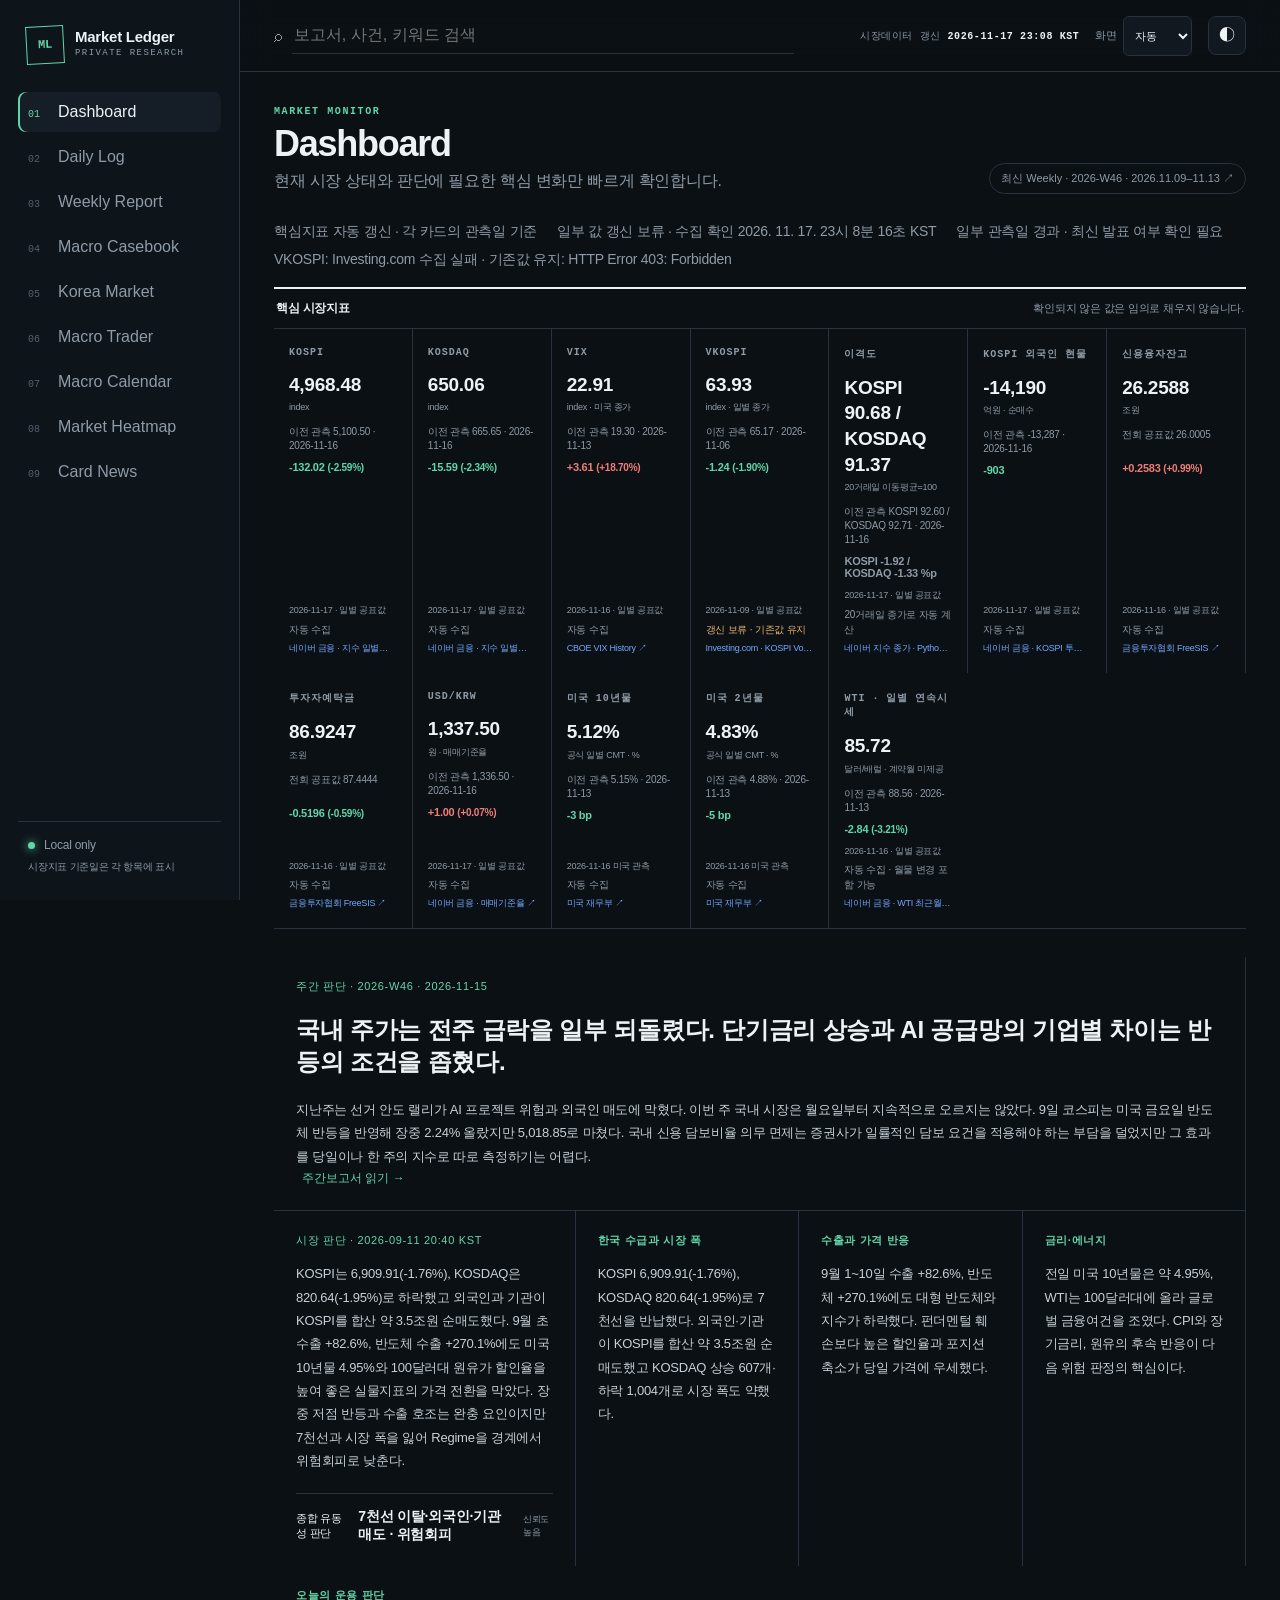
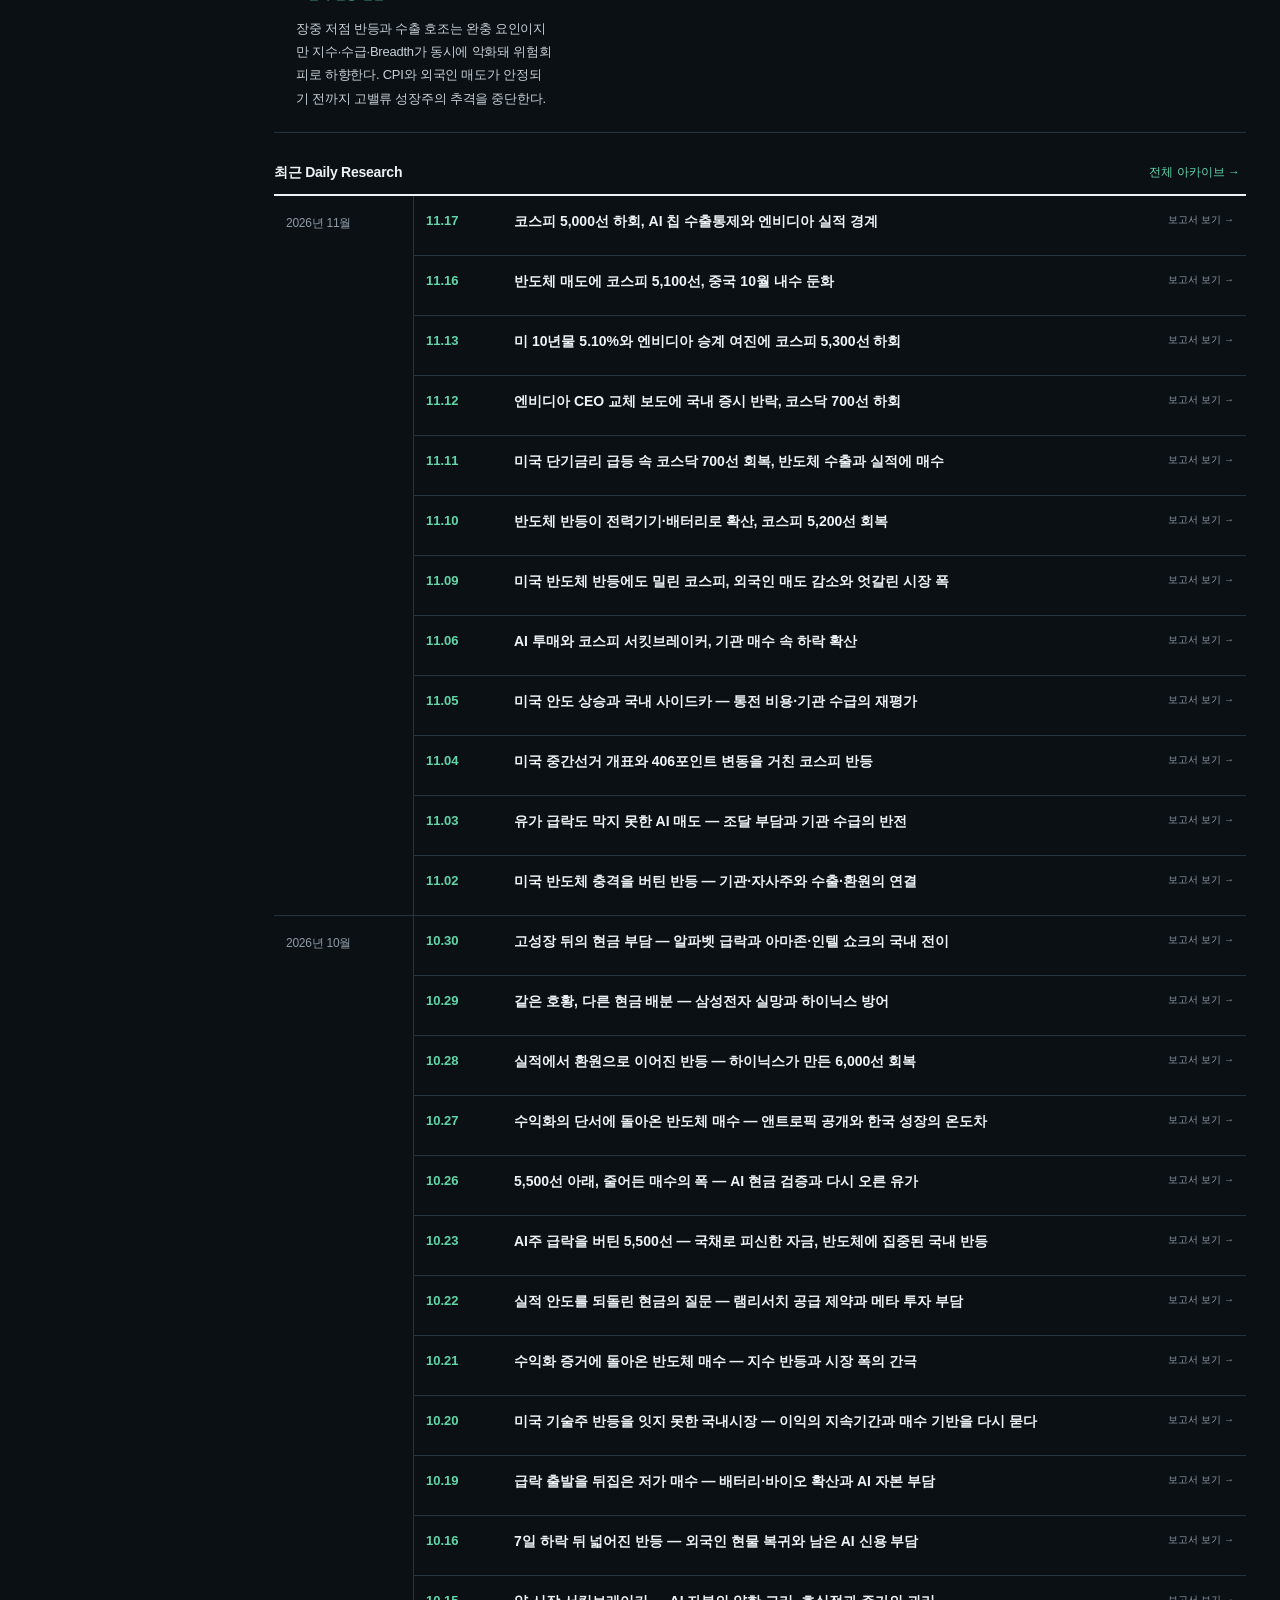
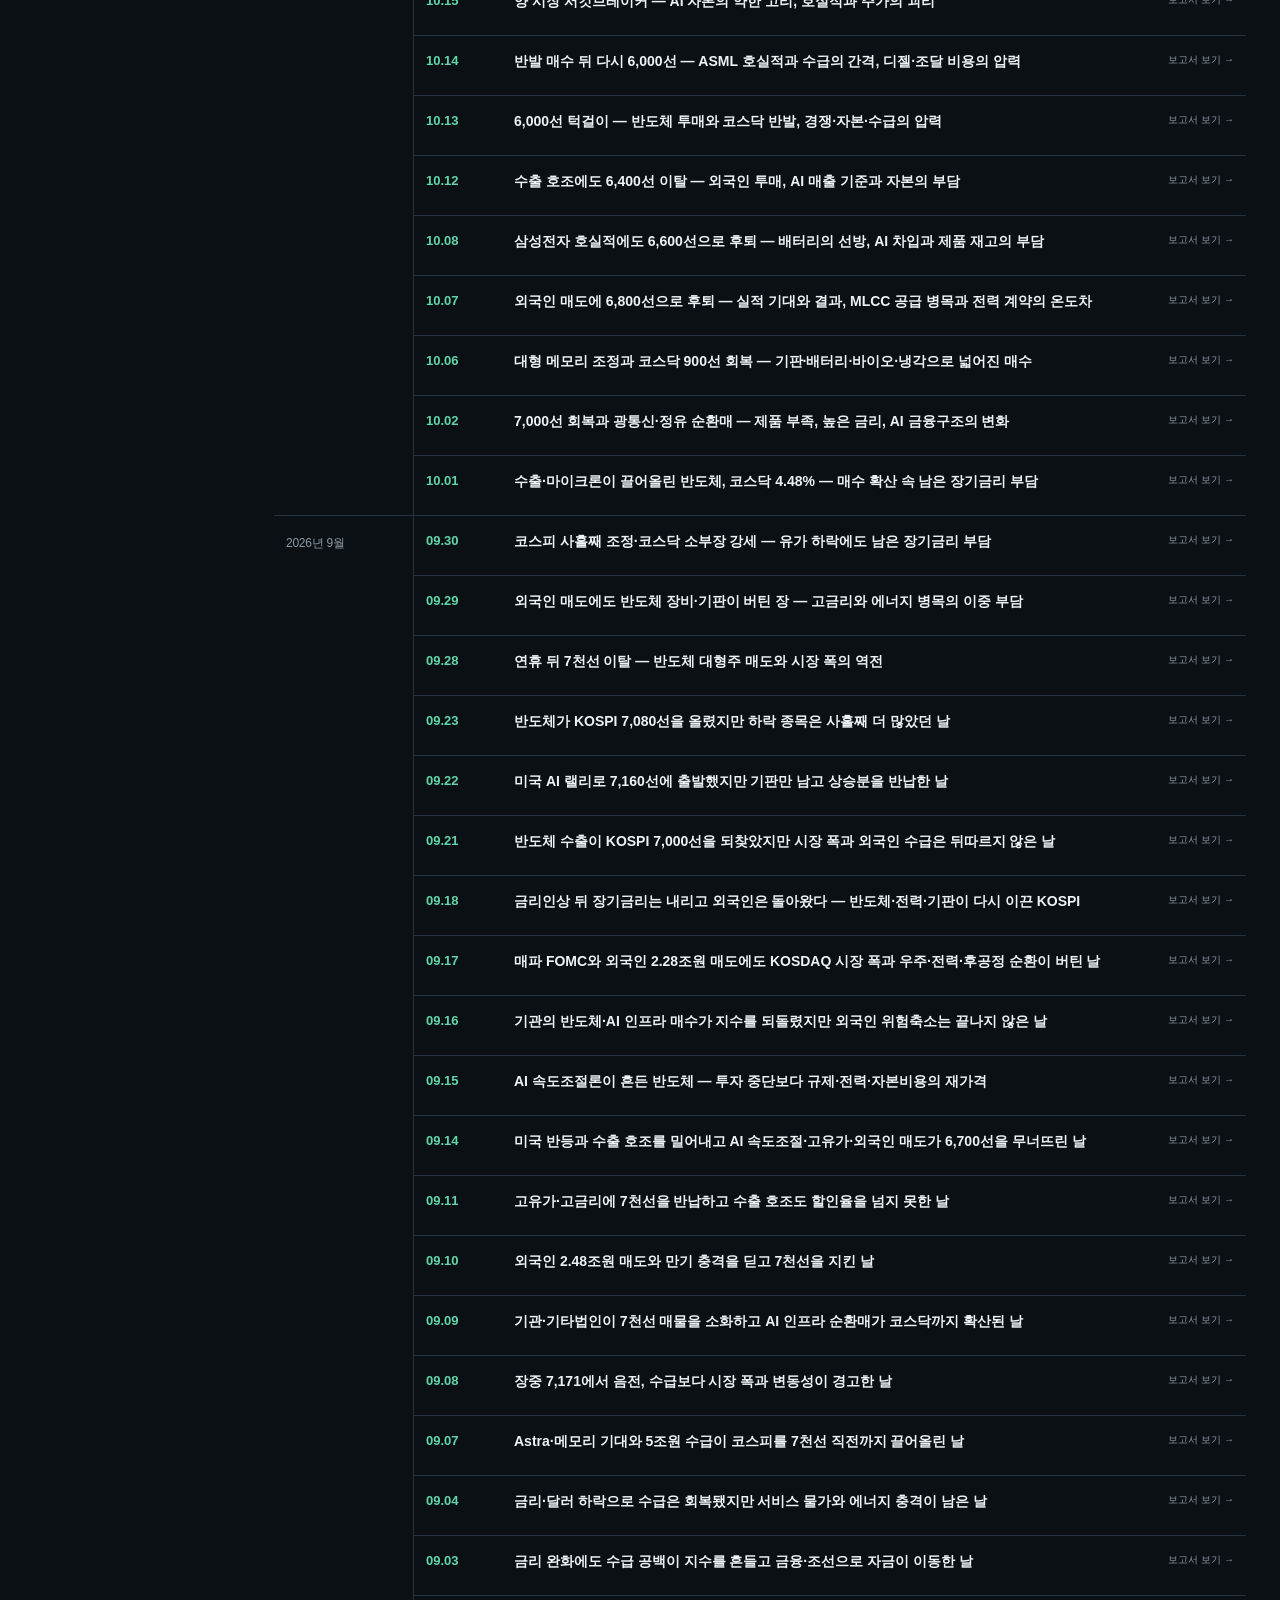
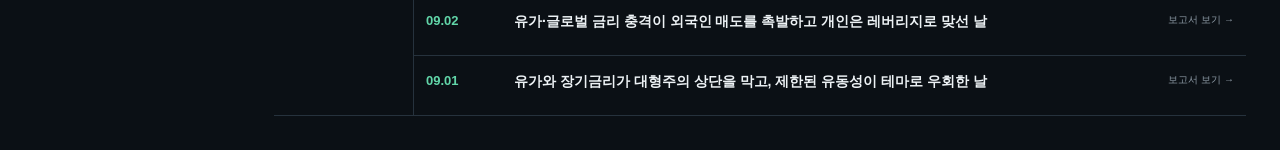
==== commit 81c92452: "Add files via upload" ====
--- a/index.html
+++ b/index.html
@@ -5,7 +5,7 @@
   <meta name="viewport" content="width=device-width, initial-scale=1">
   <meta name="description" content="개인 투자 리서치 로그와 시장 판단을 축적하는 로컬 허브">
   <title>Market Ledger — 개인 투자 리서치 허브</title>
-  <link rel="stylesheet" href="assets/style.css?v=c922ef41eb7f98e9">
+  <link rel="stylesheet" href="assets/style.css?v=20261115-macro-trader">
   <link rel="stylesheet" href="assets/macro-reports.css?v=20261009-topics">
   <link rel="stylesheet" href="assets/macro-events.css?v=20261016-casebook">
 </head>
@@ -21,14 +21,12 @@
         <button class="nav-item active" data-view="dashboard"><span>01</span>Dashboard</button>
         <button class="nav-item" data-view="daily"><span>02</span>Daily Log</button>
         <button class="nav-item" data-view="weekly"><span>03</span>Weekly Report</button>
-        <button class="nav-item" data-view="macro"><span>04</span>Macro</button>
-        <button class="nav-item" data-view="macro-events"><span>↳</span><b class="me-nav-label">Macro Casebook</b></button>
+        <button class="nav-item" data-view="macro-events"><span>04</span>Macro Casebook</button>
         <button class="nav-item" data-view="korea"><span>05</span>Korea Market</button>
-        <button class="nav-item" data-view="ideas"><span>06</span>Idea Lab</button>
-        <button class="nav-item" data-view="portfolio"><span>07</span>Portfolio / Decision</button>
-        <button class="nav-item" data-view="calendar"><span>08</span>Macro Calendar</button>
-        <button class="nav-item" data-view="heatmap"><span>09</span>Market Heatmap</button>
-        <button class="nav-item" data-view="cardnews"><span>10</span>Card News</button>
+        <button class="nav-item" data-view="macro-trader"><span>06</span>Macro Trader</button>
+        <button class="nav-item" data-view="calendar"><span>07</span>Macro Calendar</button>
+        <button class="nav-item" data-view="heatmap"><span>08</span>Market Heatmap</button>
+        <button class="nav-item" data-view="cardnews"><span>09</span>Card News</button>
       </nav>
       <div class="sidebar-foot">
         <span class="status-dot"></span> Local only
@@ -41,7 +39,7 @@
       <header class="topbar">
         <button class="menu-button" id="menuButton" aria-label="메뉴 열기">☰</button>
         <div class="search-wrap">
-          <span>⌕</span><input id="globalSearch" type="search" placeholder="로그, 가설, 섹터 검색" aria-label="전체 검색">
+          <span>⌕</span><input id="globalSearch" type="search" placeholder="보고서, 사건, 키워드 검색" aria-label="전체 검색">
         </div>
         <div class="top-actions">
           <span class="asof">시장데이터 갱신 <b id="researchAsOf">—</b></span>
@@ -55,27 +53,28 @@
   </div>
   <div class="toast" id="toast"></div>
   </div>
-  <script src="data/core.js?v=a62d8b184d1b9ef4"></script>
+  <script src="data/core.js?v=cbe3e2994a1f882c"></script>
   <script src="data/macro.js?v=20260904-ledger1"></script>
   <script src="data/macro-reports.js?v=20261012-topics"></script>
-  <script src="data/macro-events.js?v=20261112-close"></script>
-<script src="data/korea.js?v=20261112-close"></script>
+  <script src="data/macro-events.js?v=20261117-close"></script>
+  <script src="data/macro-trader.js?v=20261117"></script>
+<script src="data/korea.js?v=20261117-close"></script>
   <script src="data/ideas.js?v=20261002-ideas"></script>
   <script src="data/portfolio.js?v=20260904-ledger1"></script>
   <script src="data/daily/daily-2026-09.js?v=20260930-pdf"></script>
 <script src="data/daily/daily-2026-10.js?v=20261101-report"></script>
-  <script src="data/daily/daily-2026-11.js?v=20261112-close"></script>
-  <script src="data/weekly/weekly-2026.js?v=20261108-w45"></script>
+  <script src="data/daily/daily-2026-11.js?v=20261117-close"></script>
+  <script src="data/weekly/weekly-2026.js?v=20261115-w46"></script>
   <script src="data/calendar/calendar-2026-09.js?v=20260905-ledger1"></script>
-  <script src="data/market-live.js?v=1bdfd564898f03b8"></script>
-  <script src="data/calendar-live.js?v=2324352b16971648"></script>
-  <script src="data/heatmap.js?v=3f2df77ed620c9fc"></script>
+  <script src="data/market-live.js?v=e96b39b196f94b5f"></script>
+  <script src="data/calendar-live.js?v=7788cf06c56fbc0a"></script>
+  <script src="data/heatmap.js?v=182c28f2b46bf5d5"></script>
   <script src="assets/heatmap.js?v=6f06b90d78b83e1b"></script>
-  <script src="data/card-news.js?v=9692d7f268b5f82c"></script>
+  <script src="data/card-news.js?v=a679defb62de884b"></script>
   <script src="assets/macro-reports.js?v=20261016-legacy"></script>
-  <script src="assets/macro-events.js?v=20261020-selection"></script>
-  <script src="data/card-news-weekly.js?v=475b53336d5a1ba9"></script>
+  <script src="assets/macro-events.js?v=20261117-macro-menu"></script>
+  <script src="data/card-news-weekly.js?v=13afe1dd5a394e69"></script>
   <script src="assets/card-news-export.js?v=8e08f2c67b69e956"></script>
-  <script src="assets/script.js?v=bb6e2ddefd02b2b6"></script>
+  <script src="assets/script.js?v=20261117-macro-menu"></script>
 </body>
 </html>
--- a/assets/style.css
+++ b/assets/style.css
@@ -286,3 +286,22 @@
 @container ledger (max-width:900px){.cn-reader{grid-template-columns:minmax(0,1fr)}.cn-chapters{position:static;max-height:none;overflow:hidden;padding:8px}.cn-chapters-head{padding:5px 8px 9px}.cn-chapters-head small{display:block;font-size:11px;font-weight:500}.cn-chapter-strip{display:flex;align-items:center;gap:6px;min-width:0}.cn-chapter-track{display:flex;flex:1;min-width:0;overflow-x:auto;scroll-snap-type:x mandatory;scrollbar-width:none}.cn-chapter-track::-webkit-scrollbar{display:none}.cn-chapter-track button{flex:0 0 180px;width:180px;height:44px;min-width:0;align-items:center;scroll-snap-align:center}.cn-chapter-track button b{overflow:hidden;text-overflow:ellipsis;white-space:nowrap}.cn-chapter-arrow{display:block;flex:0 0 34px;height:42px;border:1px solid var(--line);border-radius:5px;background:var(--panel);color:var(--text);font-size:25px;line-height:1;cursor:pointer}.cn-chapter-arrow:disabled{opacity:.35;cursor:default}.cn-card{max-width:760px;margin:auto}}
 @container ledger (max-width:600px){.cn-status{margin-top:0}.cn-reader{gap:12px}.cn-chapter-track button{flex-basis:170px;width:170px}.cn-card{padding:23px 20px 20px;min-height:680px}.cn-card h2,.cn-kind-cover h2{font-size:31px;margin:21px 0;padding-bottom:20px}.cn-top{font-size:10px}.cn-top>span:last-child{font-size:13px}.cn-summary{padding:17px;margin-bottom:18px}.cn-summary p{font-size:18px}.cn-evidence-head,.cn-row{grid-template-columns:minmax(66px,25%) minmax(0,1fr)}.cn-evidence-head span,.cn-row-label,.cn-row-main{padding:10px}.cn-row-label,.cn-row-main strong{font-size:14px}.cn-row-main p{font-size:12px}.cn-foot{font-size:10px}}
 @media print{.sidebar,.topbar,.cn-chapters,.cn-controls,.cn-foot button{display:none!important}.app-shell{display:block}.content{padding:0}.cn-reader{display:block}.cn-card{box-shadow:none;break-inside:avoid;print-color-adjust:exact;-webkit-print-color-adjust:exact}}
+
+.mt-filters{display:flex;flex-wrap:wrap;gap:12px 16px;margin-bottom:18px}
+.mt-field{display:grid;gap:6px;min-width:0;color:var(--muted);font-size:12px}
+.mt-field:first-child{flex:1 1 240px;max-width:440px}
+.mt-filters input,.mt-filters select{width:100%;min-height:42px;padding:8px 10px;border:1px solid var(--line);border-radius:6px;background:var(--panel);color:var(--text);font:inherit;font-size:14px}
+.mt-row{text-decoration:none}
+.mt-topic{color:var(--muted);font-size:11px;text-align:right}
+.mt-paper .paper-section{display:block}
+.mt-paper .paper-section h3{font-size:15px;margin:24px 0 10px}
+.mt-paper p{overflow-wrap:anywhere}
+.mt-paper .mt-metadata{color:var(--muted);font-size:12px;line-height:1.6;margin:0 0 14px}
+.mt-paper .mt-original{padding:12px 16px;border:1px solid var(--line);border-radius:6px}
+.mt-original summary{color:var(--accent);cursor:pointer;font-size:14px;line-height:1.6;padding:4px 0}
+.mt-original p{white-space:pre-line}
+@container ledger (max-width:760px){
+ .mt-row{grid-template-columns:54px minmax(0,1fr)}
+ .mt-topic{grid-column:2;text-align:left}
+}
+
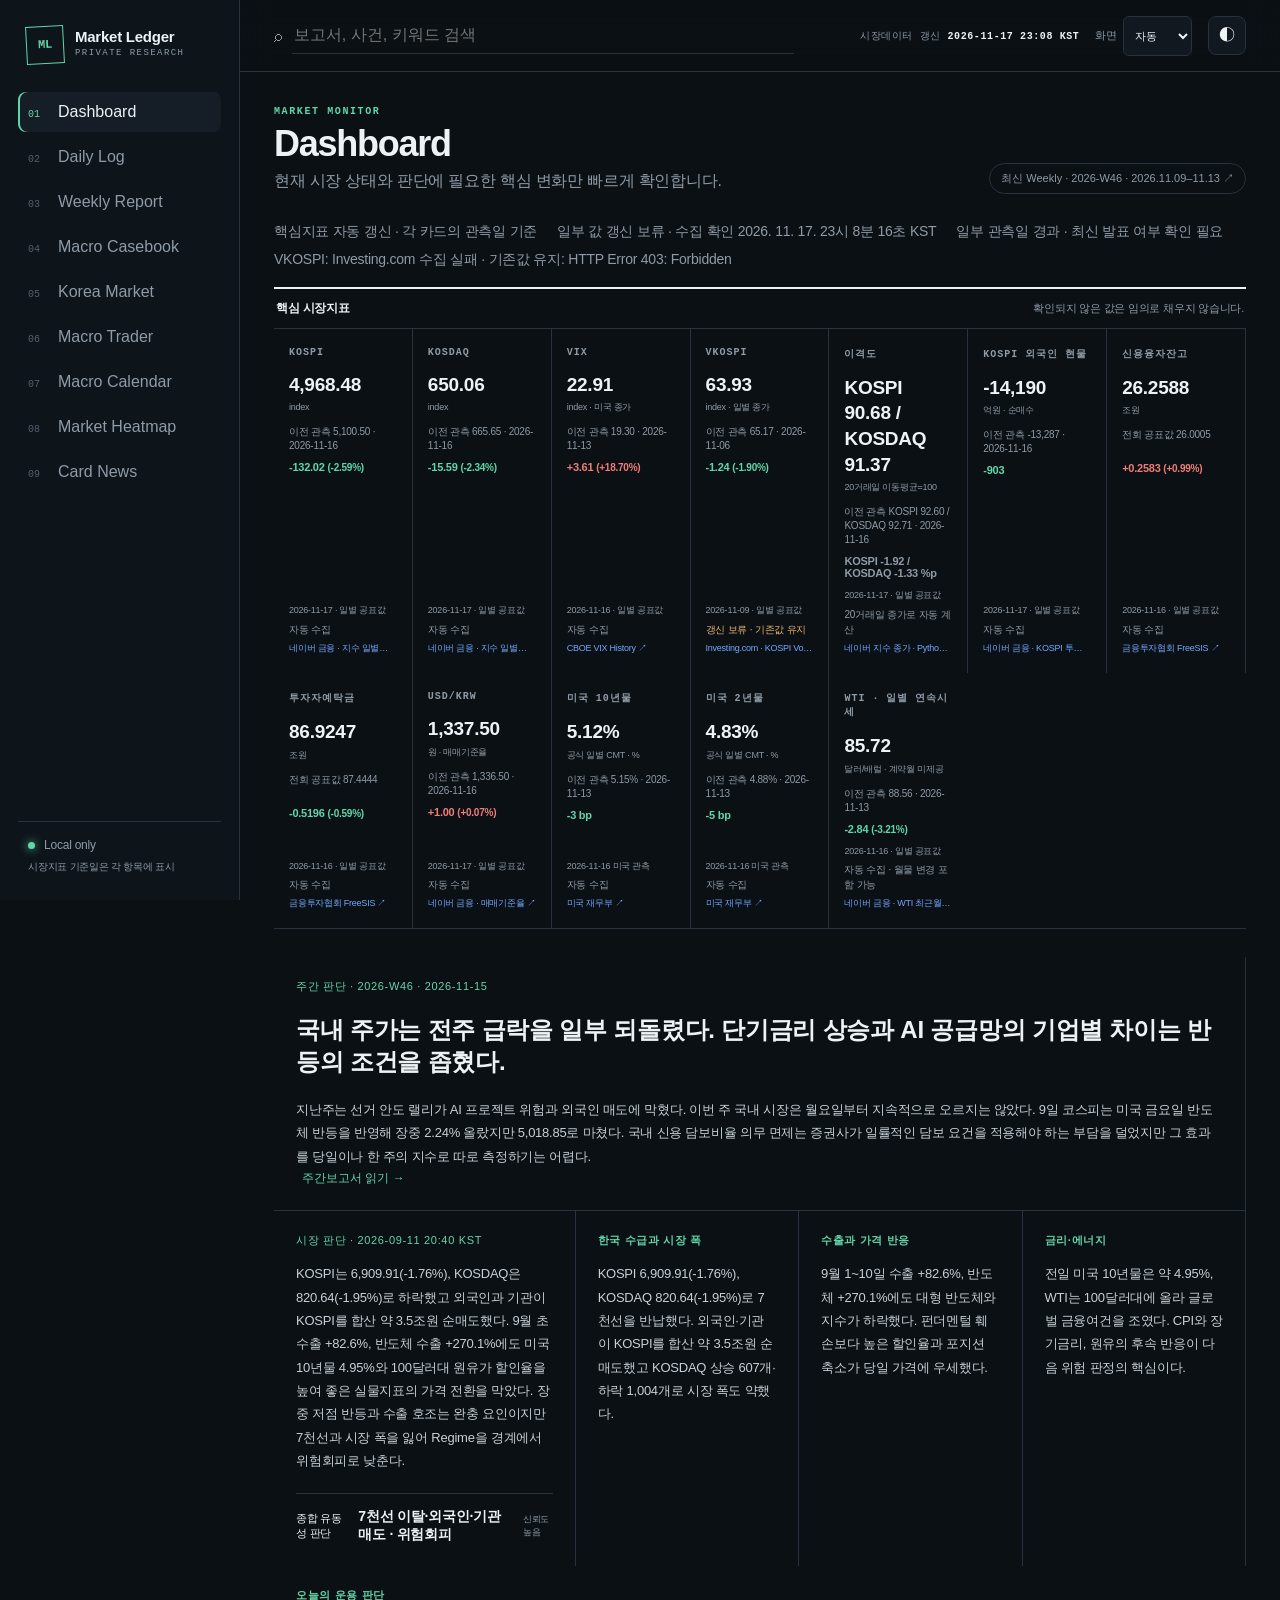
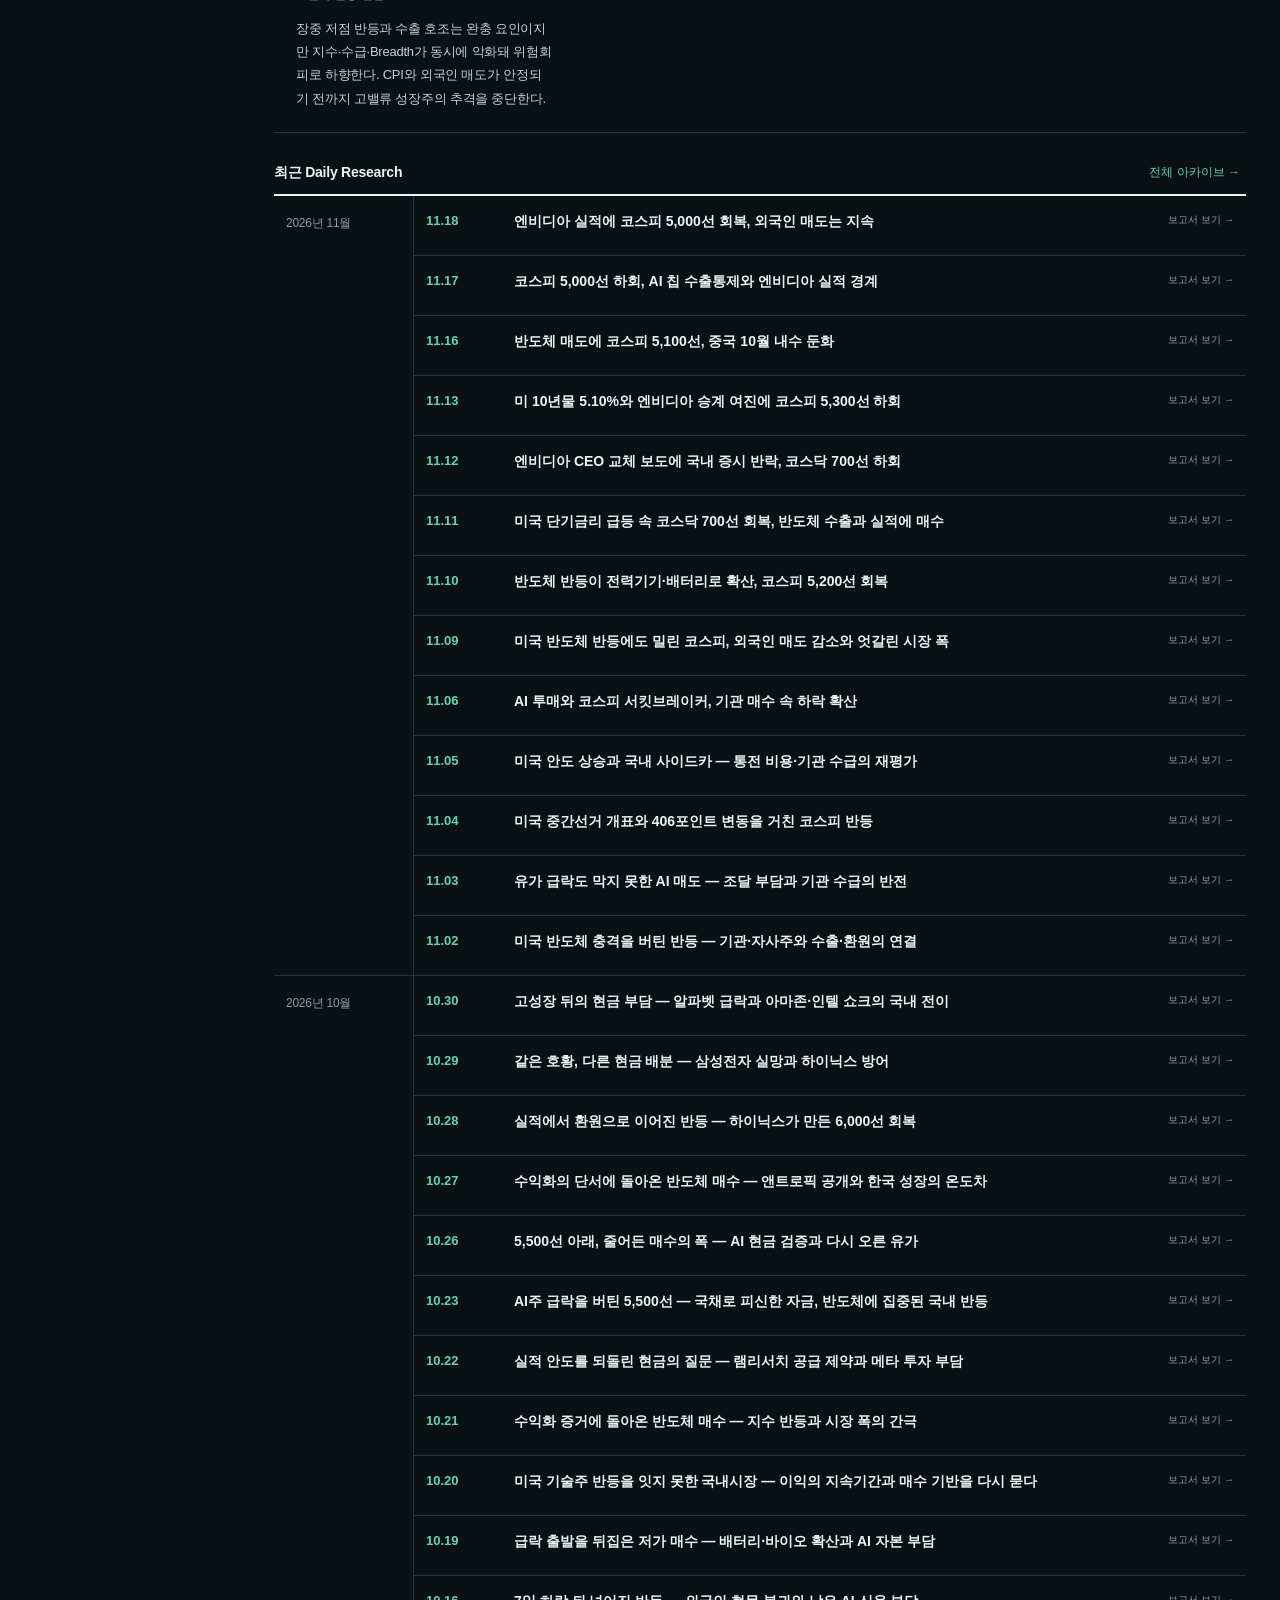
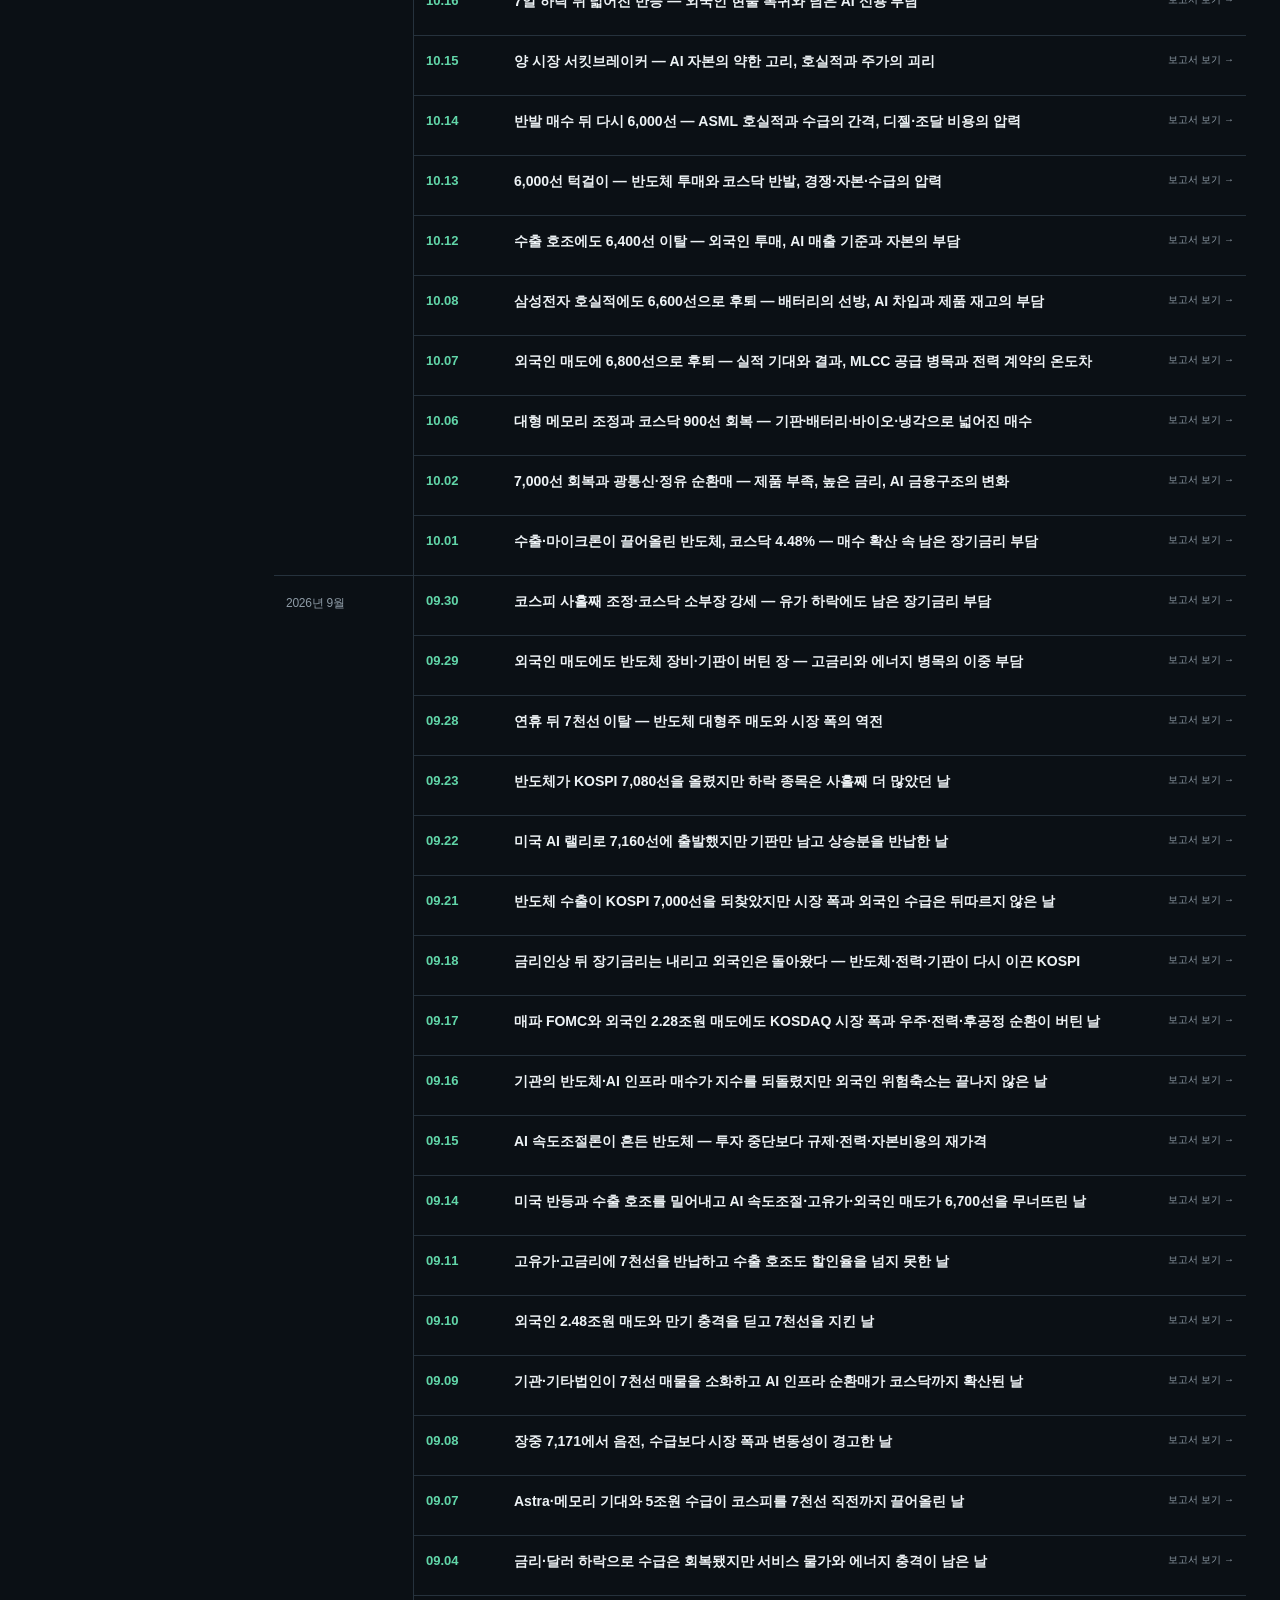
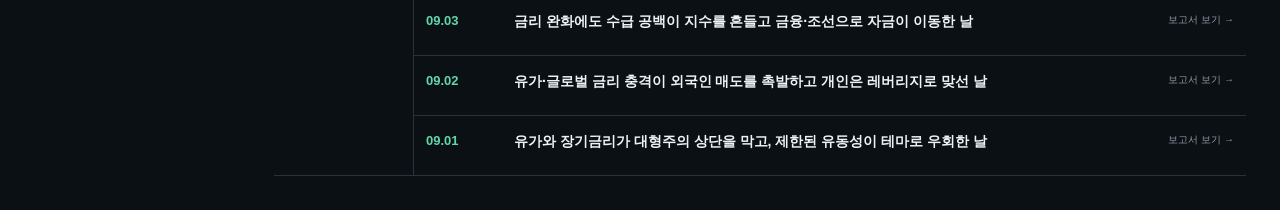
==== commit 51cc9e9c: "Add files via upload" ====
--- a/index.html
+++ b/index.html
@@ -57,13 +57,13 @@
   <script src="data/macro.js?v=20260904-ledger1"></script>
   <script src="data/macro-reports.js?v=20261012-topics"></script>
   <script src="data/macro-events.js?v=20261117-close"></script>
-  <script src="data/macro-trader.js?v=20261117"></script>
-<script src="data/korea.js?v=20261117-close"></script>
+  <script src="data/macro-trader.js?v=20261118"></script>
+<script src="data/korea.js?v=20261118-close"></script>
   <script src="data/ideas.js?v=20261002-ideas"></script>
   <script src="data/portfolio.js?v=20260904-ledger1"></script>
   <script src="data/daily/daily-2026-09.js?v=20260930-pdf"></script>
 <script src="data/daily/daily-2026-10.js?v=20261101-report"></script>
-  <script src="data/daily/daily-2026-11.js?v=20261117-close"></script>
+  <script src="data/daily/daily-2026-11.js?v=20261118-close"></script>
   <script src="data/weekly/weekly-2026.js?v=20261115-w46"></script>
   <script src="data/calendar/calendar-2026-09.js?v=20260905-ledger1"></script>
   <script src="data/market-live.js?v=e96b39b196f94b5f"></script>
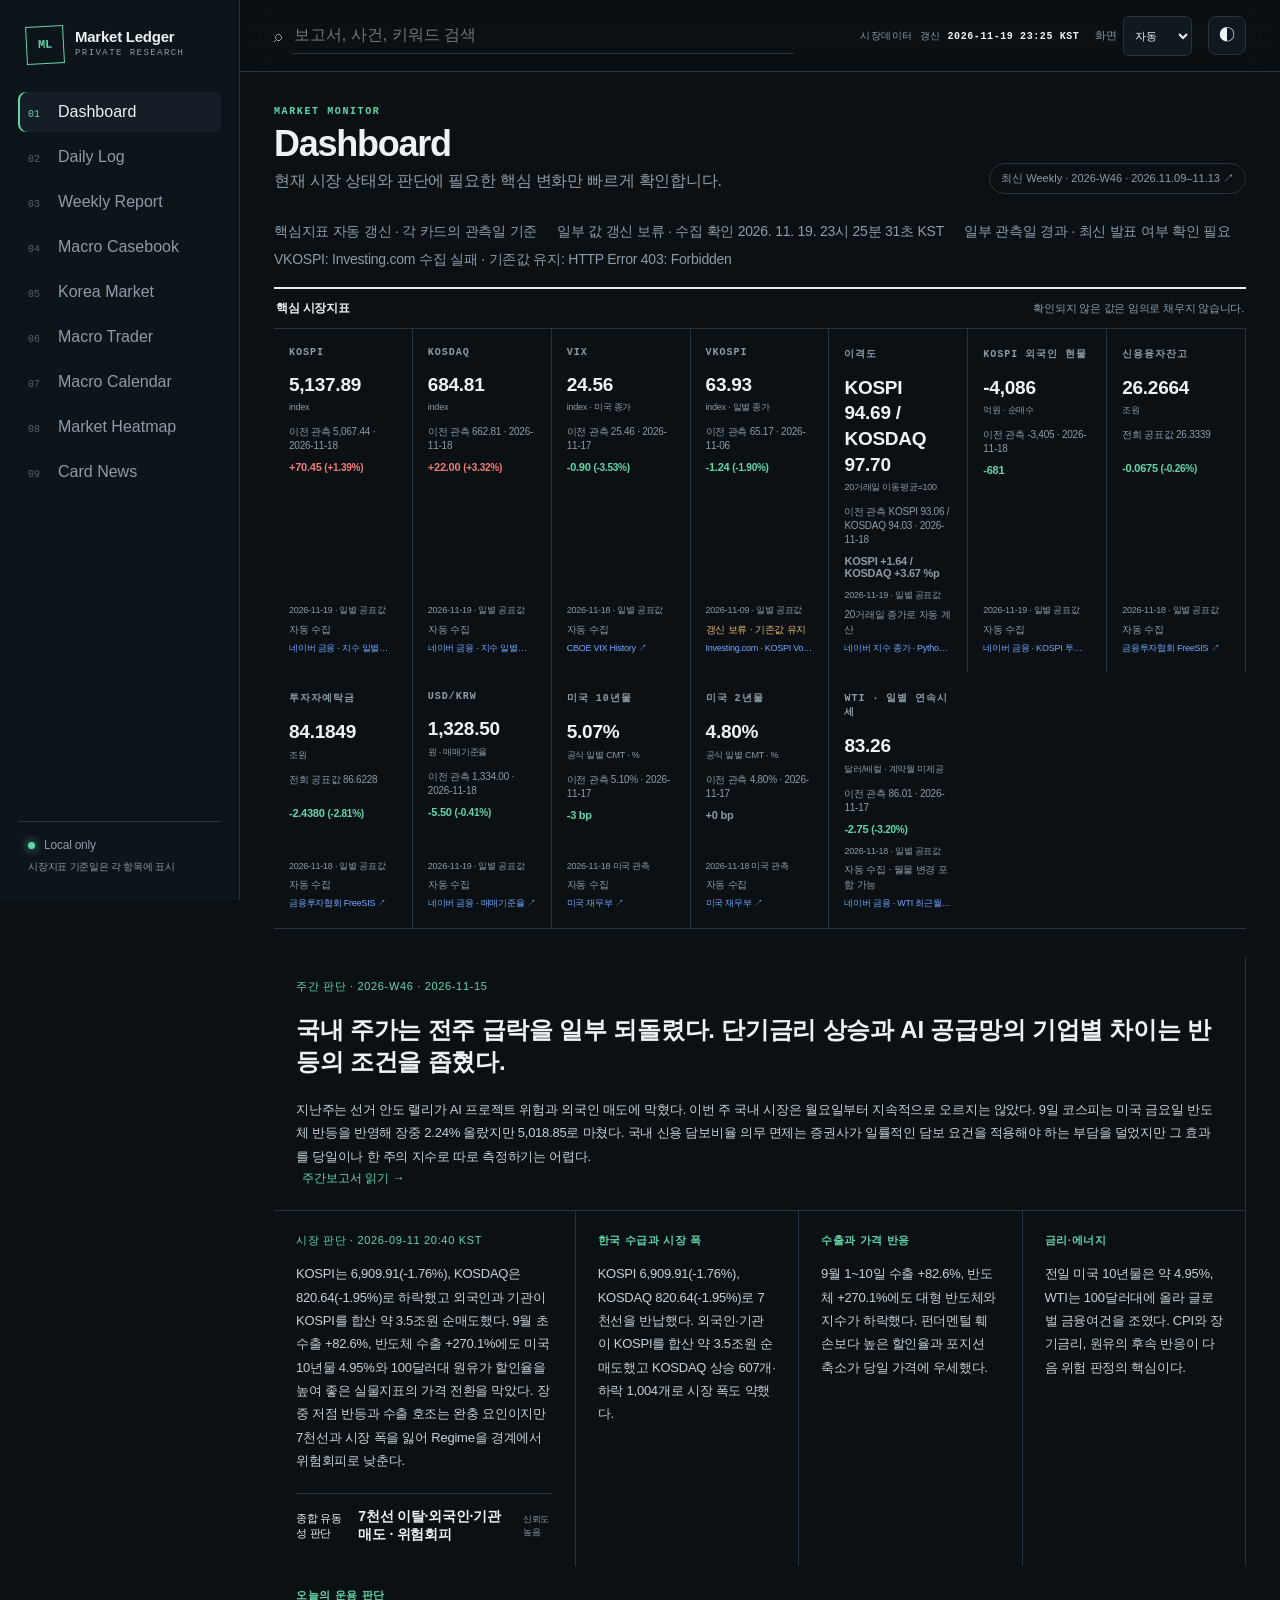
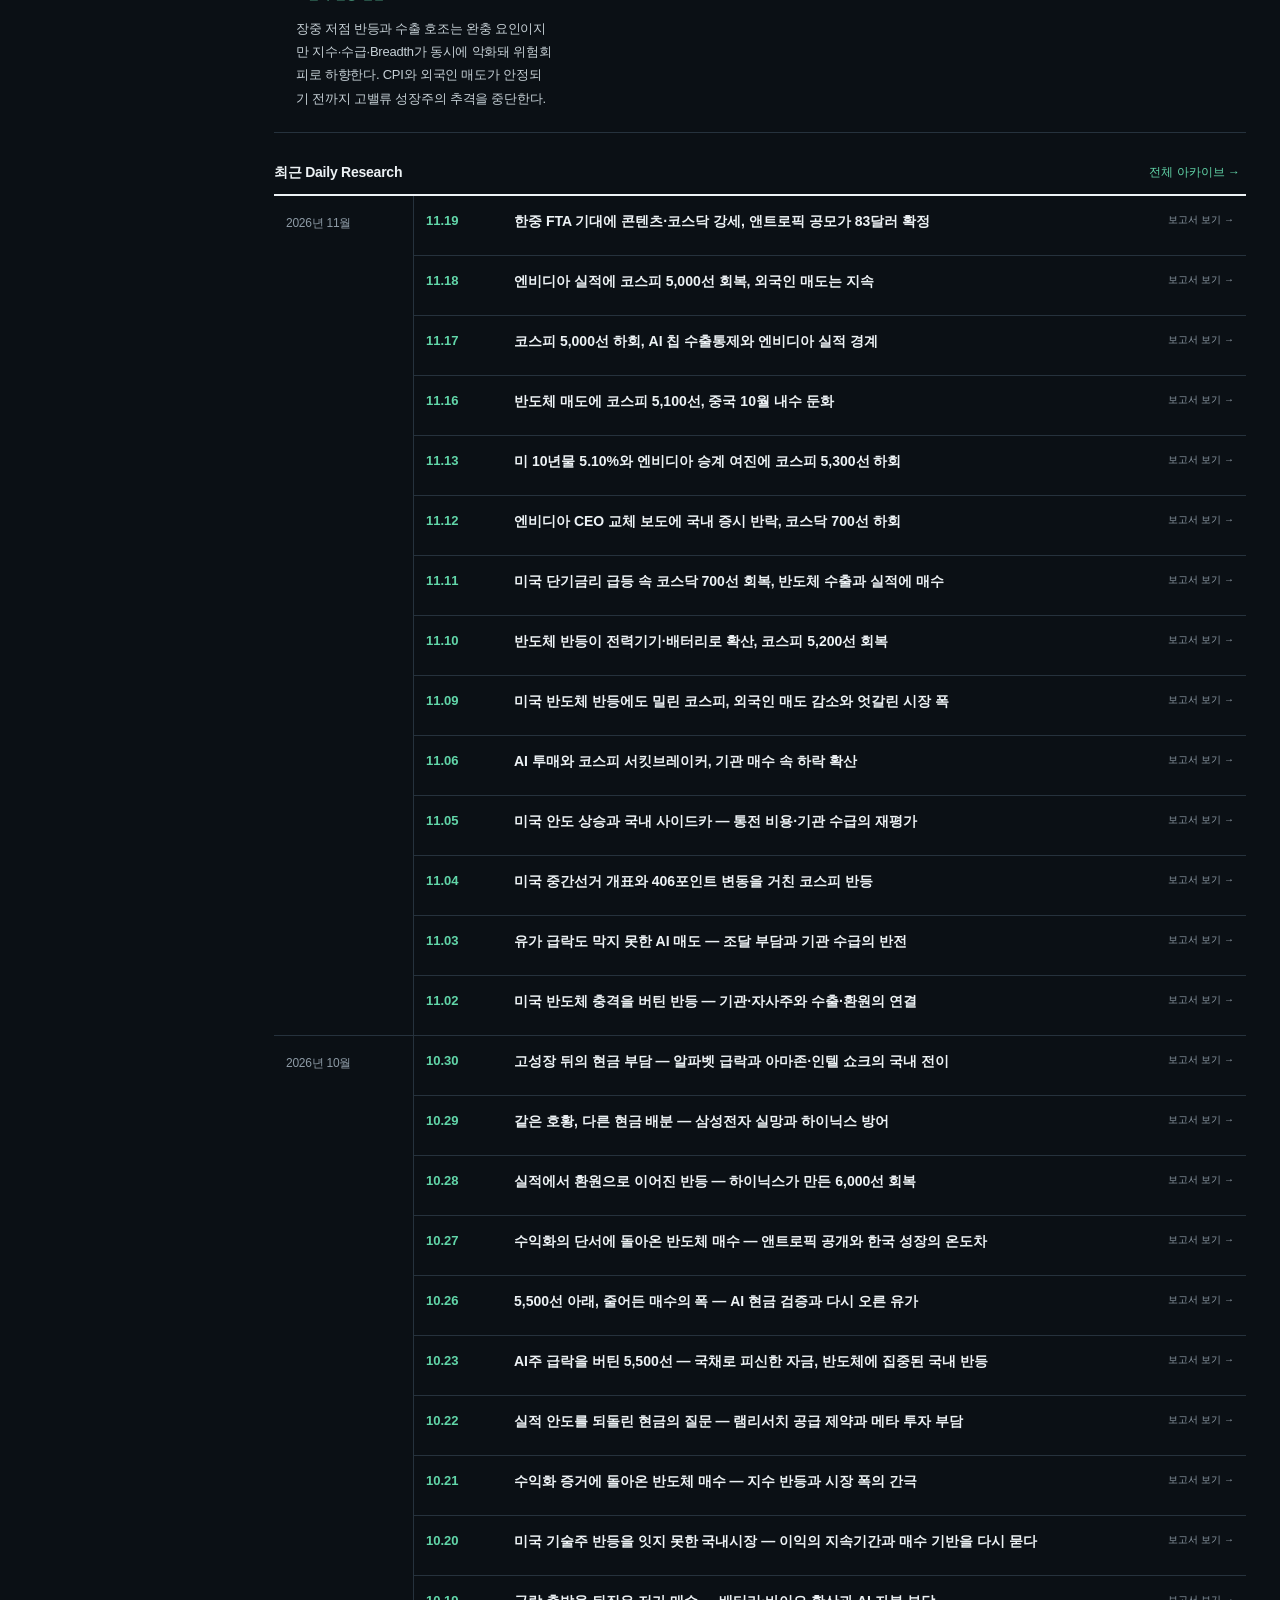
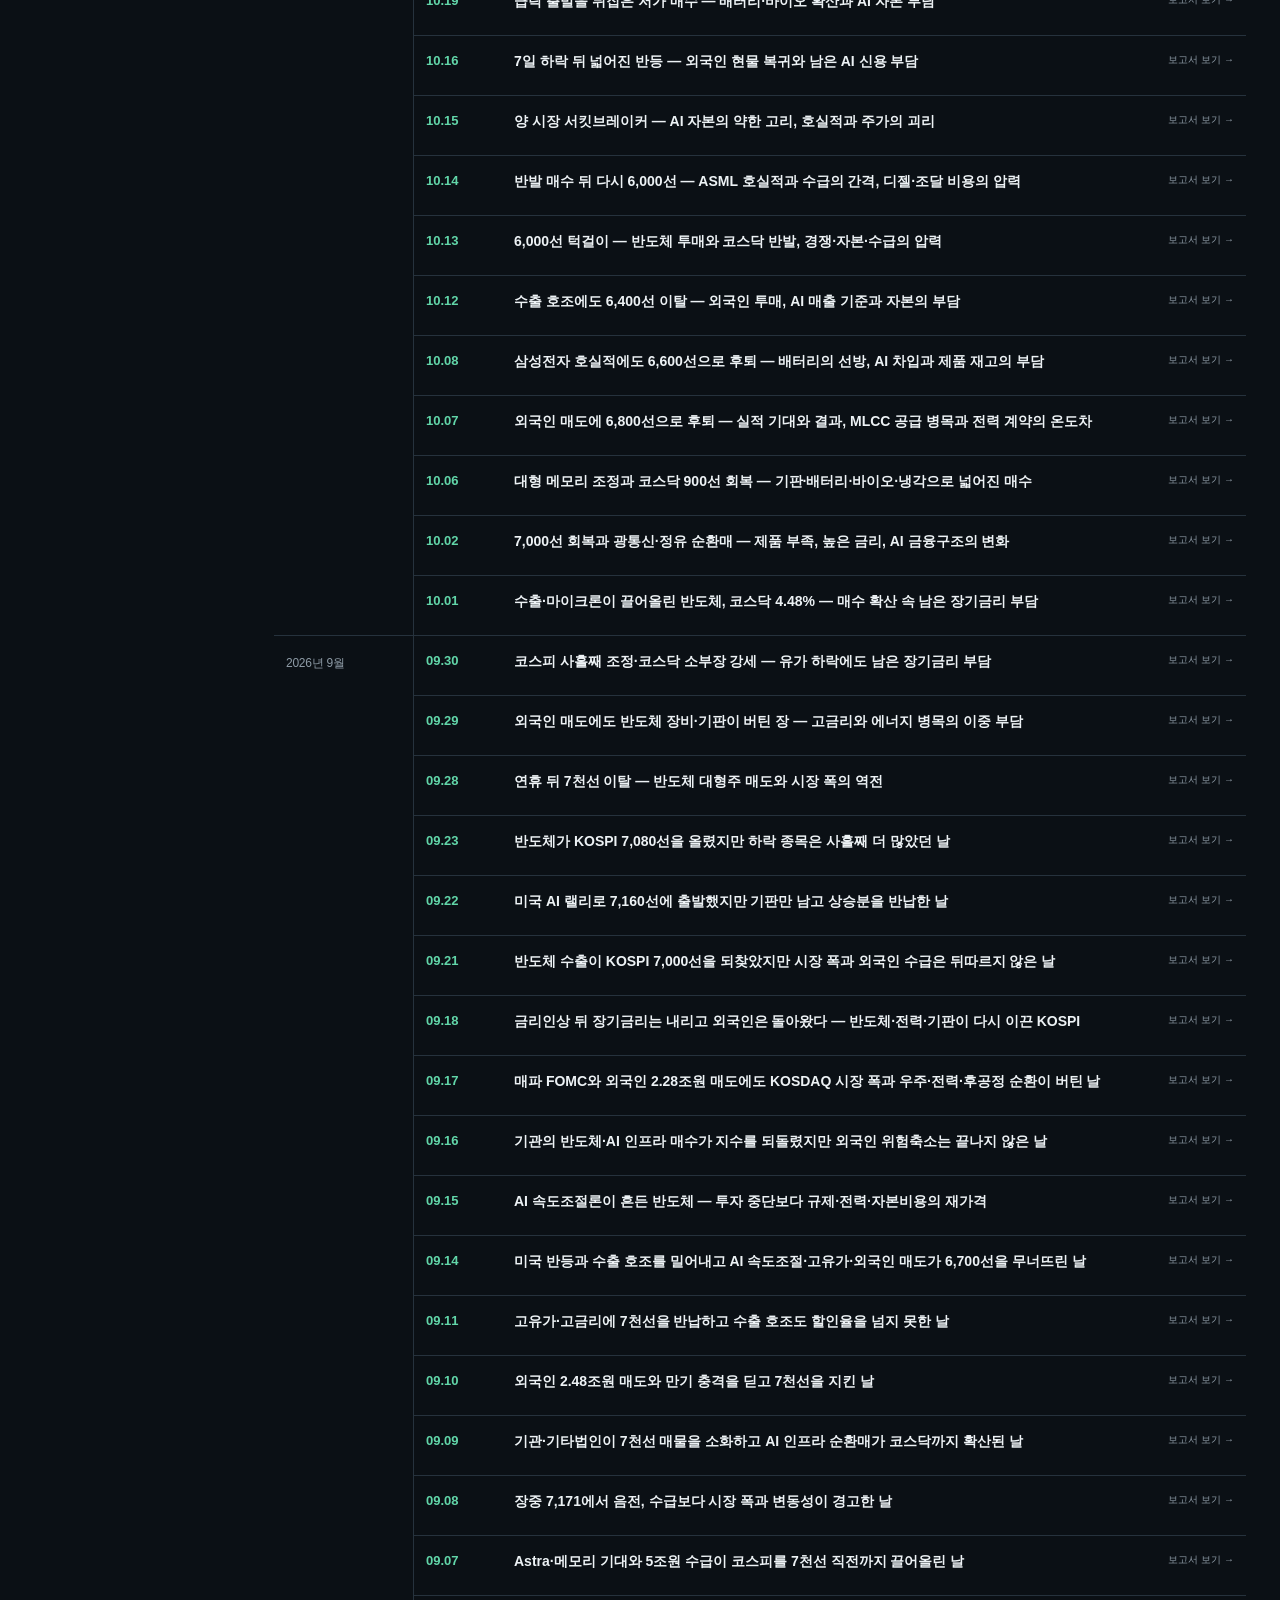
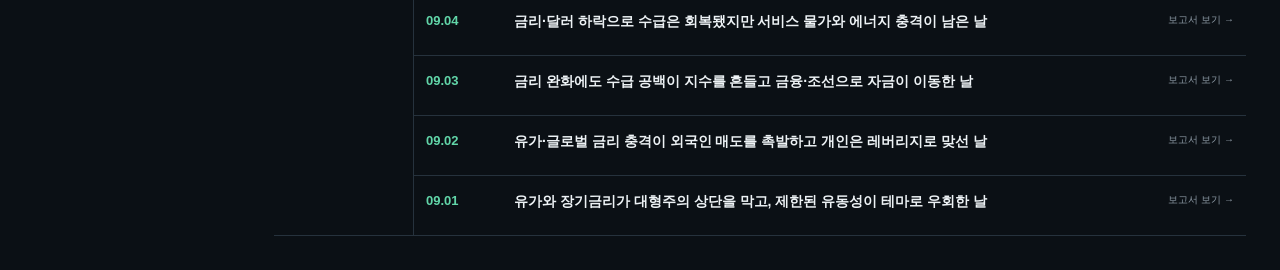
==== commit a8fdc1e8: "Add files via upload" ====
--- a/index.html
+++ b/index.html
@@ -53,24 +53,24 @@
   </div>
   <div class="toast" id="toast"></div>
   </div>
-  <script src="data/core.js?v=cbe3e2994a1f882c"></script>
+  <script src="data/core.js?v=b1a47e6041f24493"></script>
   <script src="data/macro.js?v=20260904-ledger1"></script>
   <script src="data/macro-reports.js?v=20261012-topics"></script>
-  <script src="data/macro-events.js?v=20261117-close"></script>
+  <script src="data/macro-events.js?v=20261119-close"></script>
   <script src="data/macro-trader.js?v=20261118"></script>
-<script src="data/korea.js?v=20261118-close"></script>
+<script src="data/korea.js?v=20261119-close"></script>
   <script src="data/ideas.js?v=20261002-ideas"></script>
   <script src="data/portfolio.js?v=20260904-ledger1"></script>
   <script src="data/daily/daily-2026-09.js?v=20260930-pdf"></script>
 <script src="data/daily/daily-2026-10.js?v=20261101-report"></script>
-  <script src="data/daily/daily-2026-11.js?v=20261118-close"></script>
+  <script src="data/daily/daily-2026-11.js?v=20261119-close"></script>
   <script src="data/weekly/weekly-2026.js?v=20261115-w46"></script>
   <script src="data/calendar/calendar-2026-09.js?v=20260905-ledger1"></script>
-  <script src="data/market-live.js?v=e96b39b196f94b5f"></script>
-  <script src="data/calendar-live.js?v=7788cf06c56fbc0a"></script>
-  <script src="data/heatmap.js?v=182c28f2b46bf5d5"></script>
+  <script src="data/market-live.js?v=6427bcb401a45a92"></script>
+  <script src="data/calendar-live.js?v=a539a60cdd49f6d1"></script>
+  <script src="data/heatmap.js?v=6492f9e188b09109"></script>
   <script src="assets/heatmap.js?v=6f06b90d78b83e1b"></script>
-  <script src="data/card-news.js?v=a679defb62de884b"></script>
+  <script src="data/card-news.js?v=4c1bd29af3c94957"></script>
   <script src="assets/macro-reports.js?v=20261016-legacy"></script>
   <script src="assets/macro-events.js?v=20261117-macro-menu"></script>
   <script src="data/card-news-weekly.js?v=13afe1dd5a394e69"></script>
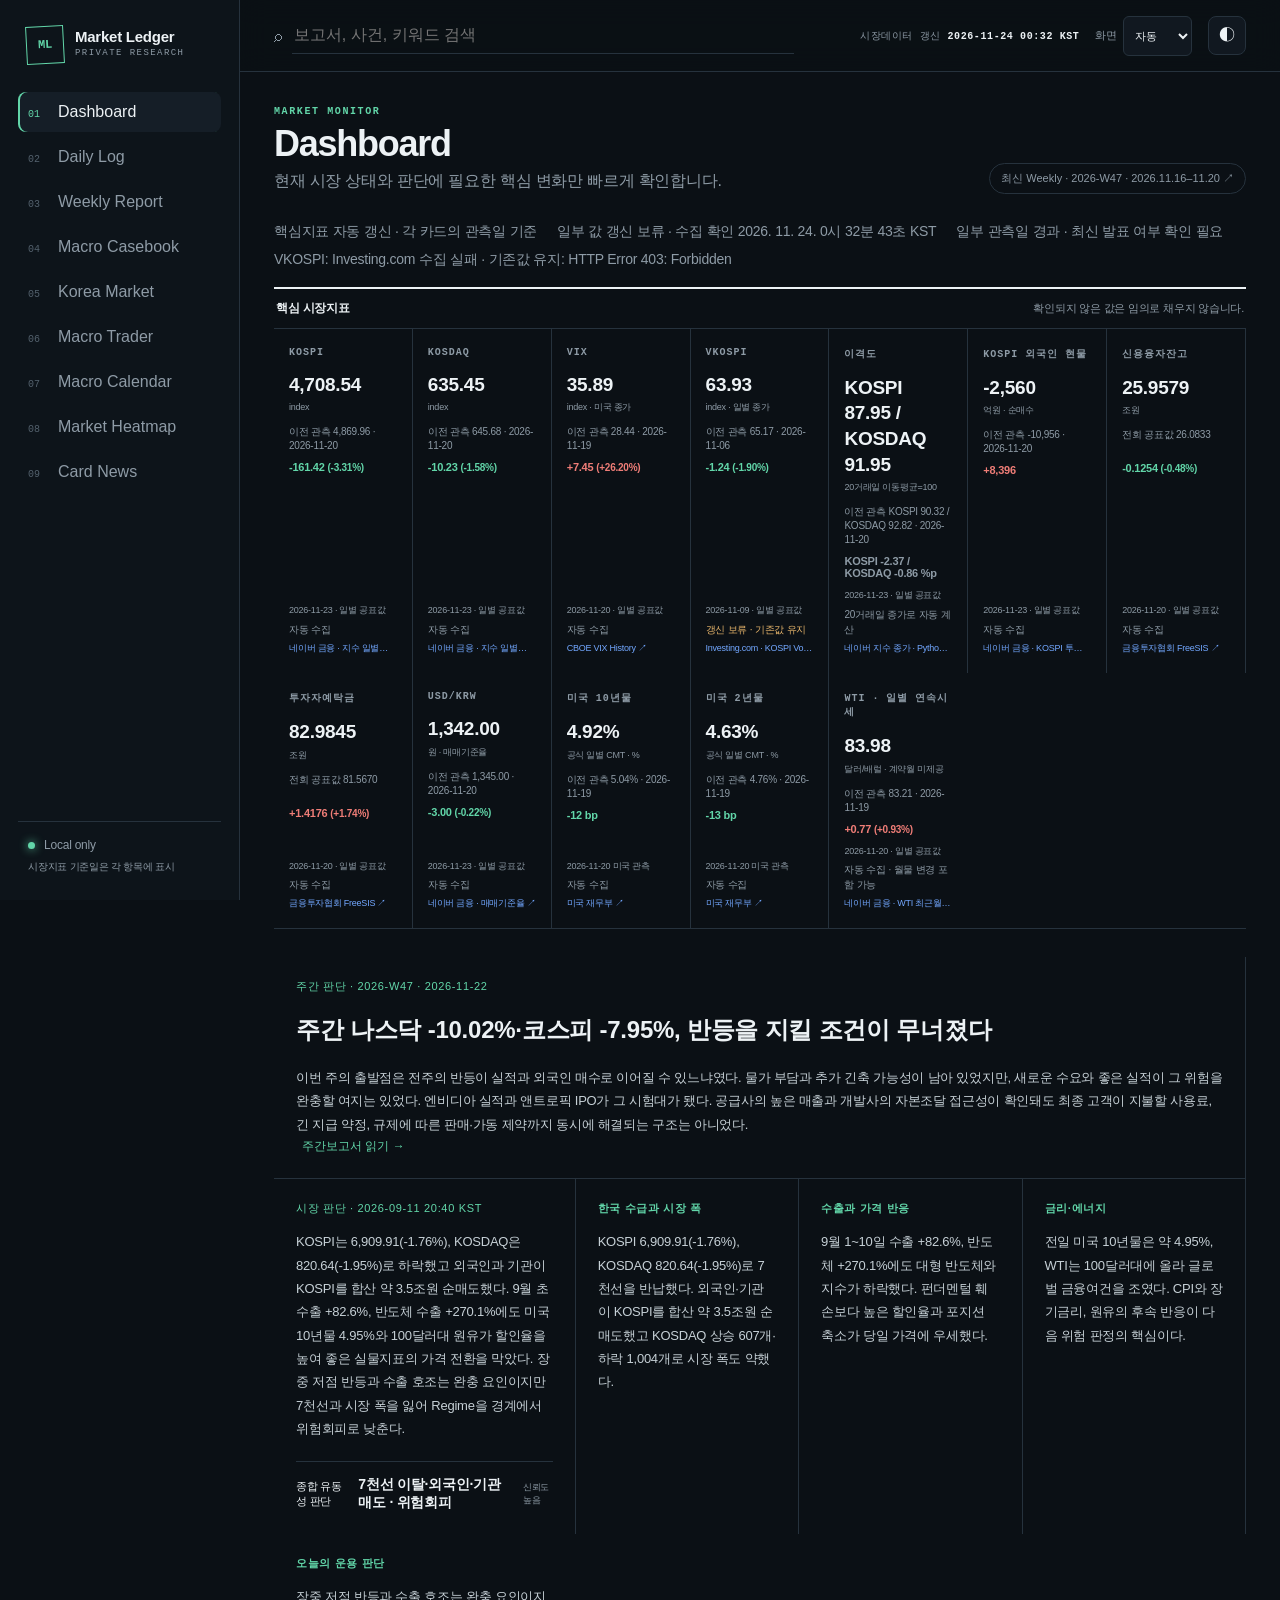
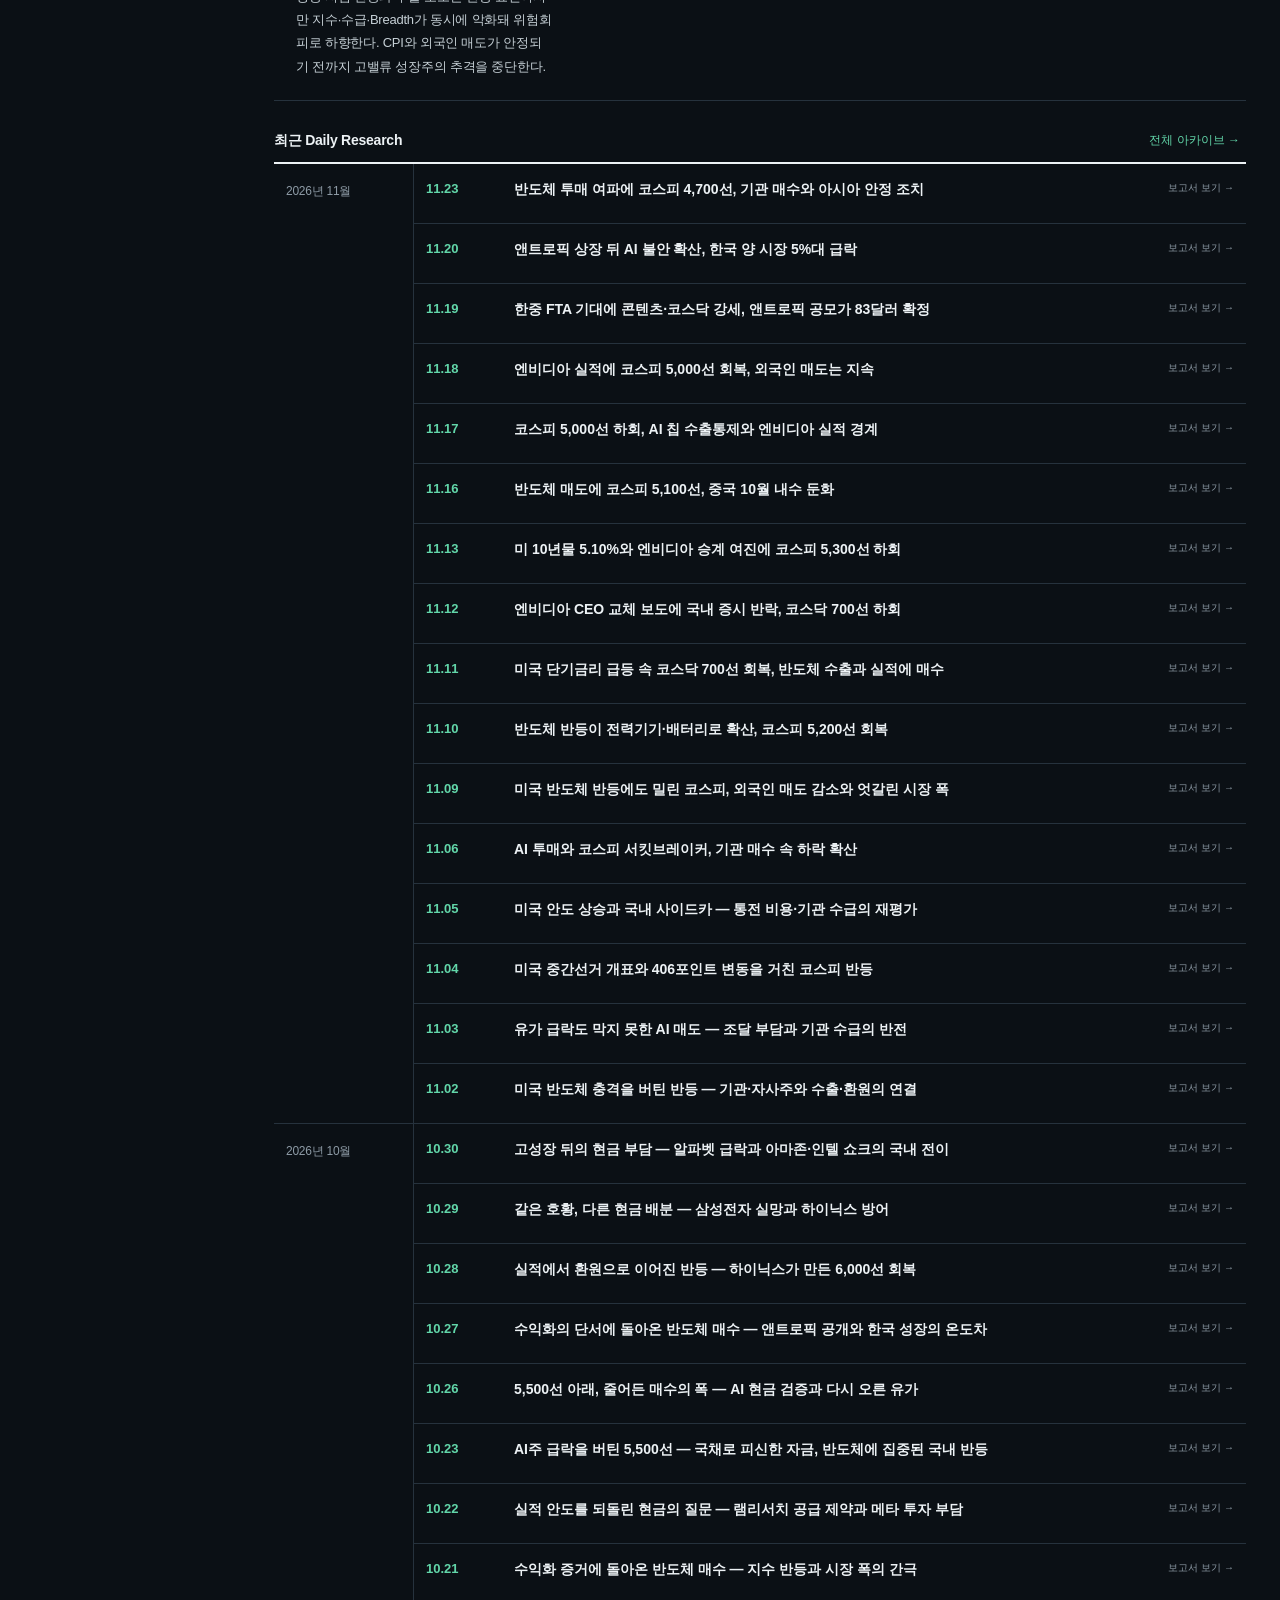
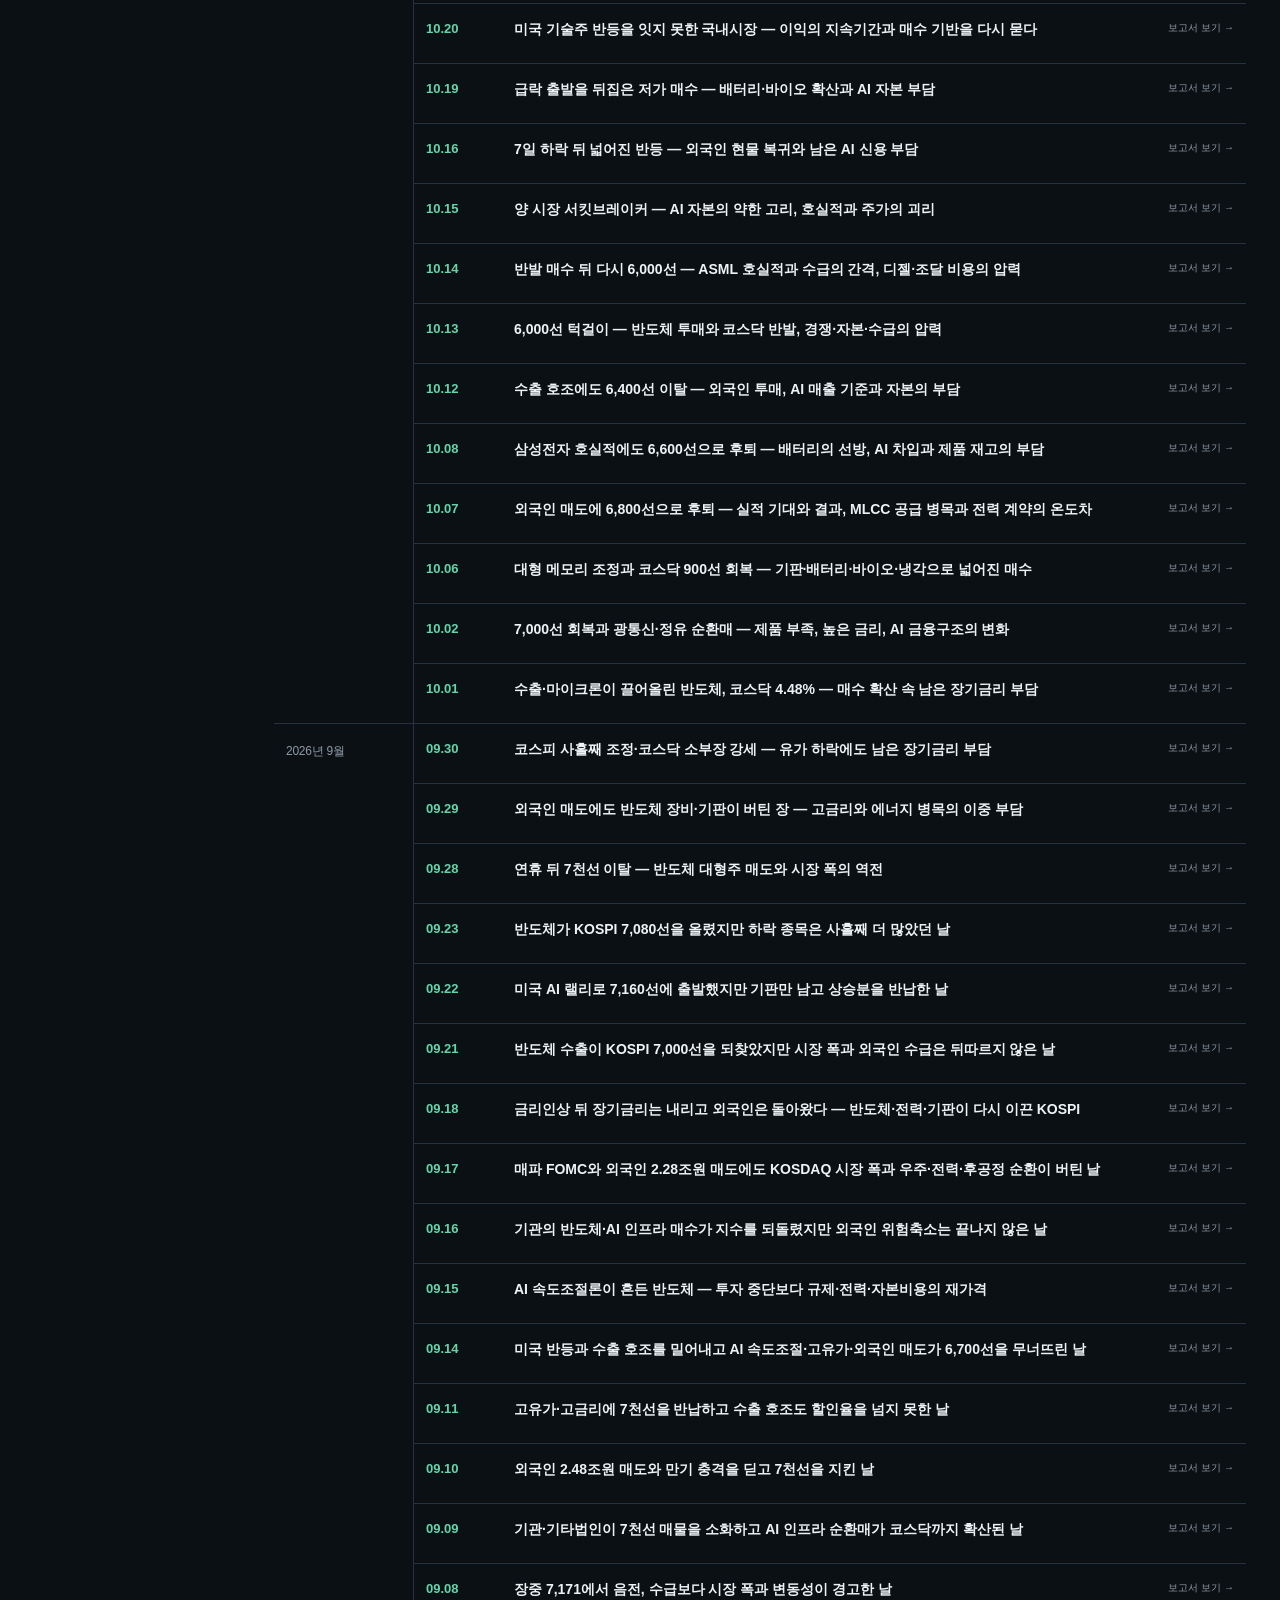
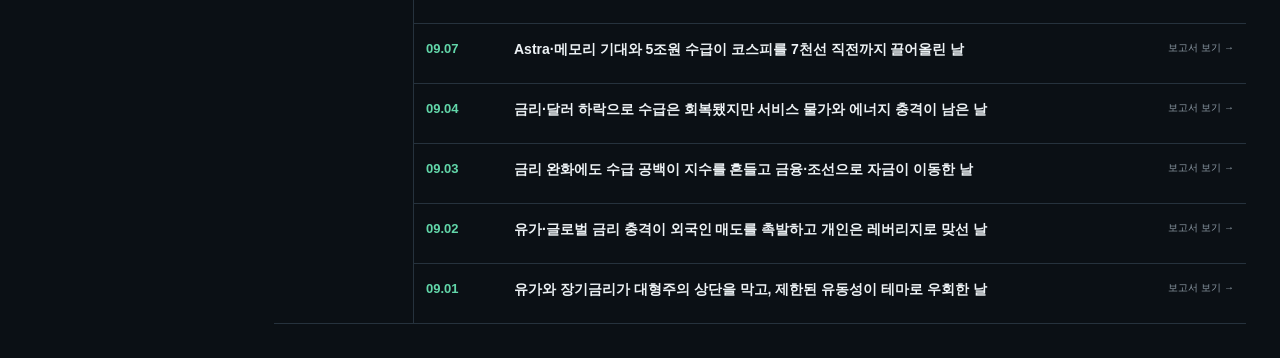
==== commit a1aeccf4: "Add files via upload" ====
--- a/index.html
+++ b/index.html
@@ -53,27 +53,27 @@
   </div>
   <div class="toast" id="toast"></div>
   </div>
-  <script src="data/core.js?v=b1a47e6041f24493"></script>
+  <script src="data/core.js?v=63bdd5c2fe5989a9"></script>
   <script src="data/macro.js?v=20260904-ledger1"></script>
   <script src="data/macro-reports.js?v=20261012-topics"></script>
-  <script src="data/macro-events.js?v=20261119-close"></script>
-  <script src="data/macro-trader.js?v=20261118"></script>
-<script src="data/korea.js?v=20261119-close"></script>
+  <script src="data/macro-events.js?v=20261124-close23"></script>
+  <script src="data/macro-trader.js?v=20261124"></script>
+<script src="data/korea.js?v=20261124-close23"></script>
   <script src="data/ideas.js?v=20261002-ideas"></script>
   <script src="data/portfolio.js?v=20260904-ledger1"></script>
   <script src="data/daily/daily-2026-09.js?v=20260930-pdf"></script>
 <script src="data/daily/daily-2026-10.js?v=20261101-report"></script>
-  <script src="data/daily/daily-2026-11.js?v=20261119-close"></script>
-  <script src="data/weekly/weekly-2026.js?v=20261115-w46"></script>
+  <script src="data/daily/daily-2026-11.js?v=20261124-close23"></script>
+  <script src="data/weekly/weekly-2026.js?v=20261122-w47"></script>
   <script src="data/calendar/calendar-2026-09.js?v=20260905-ledger1"></script>
-  <script src="data/market-live.js?v=6427bcb401a45a92"></script>
-  <script src="data/calendar-live.js?v=a539a60cdd49f6d1"></script>
-  <script src="data/heatmap.js?v=6492f9e188b09109"></script>
+  <script src="data/market-live.js?v=2f7a17a265c4e1d8"></script>
+  <script src="data/calendar-live.js?v=5985b015d36dad9a"></script>
+  <script src="data/heatmap.js?v=9575007052643b48"></script>
   <script src="assets/heatmap.js?v=6f06b90d78b83e1b"></script>
-  <script src="data/card-news.js?v=4c1bd29af3c94957"></script>
+  <script src="data/card-news.js?v=a27eb6dac29fbb3a"></script>
   <script src="assets/macro-reports.js?v=20261016-legacy"></script>
   <script src="assets/macro-events.js?v=20261117-macro-menu"></script>
-  <script src="data/card-news-weekly.js?v=13afe1dd5a394e69"></script>
+  <script src="data/card-news-weekly.js?v=1739b6593fe649c3"></script>
   <script src="assets/card-news-export.js?v=8e08f2c67b69e956"></script>
   <script src="assets/script.js?v=20261117-macro-menu"></script>
 </body>
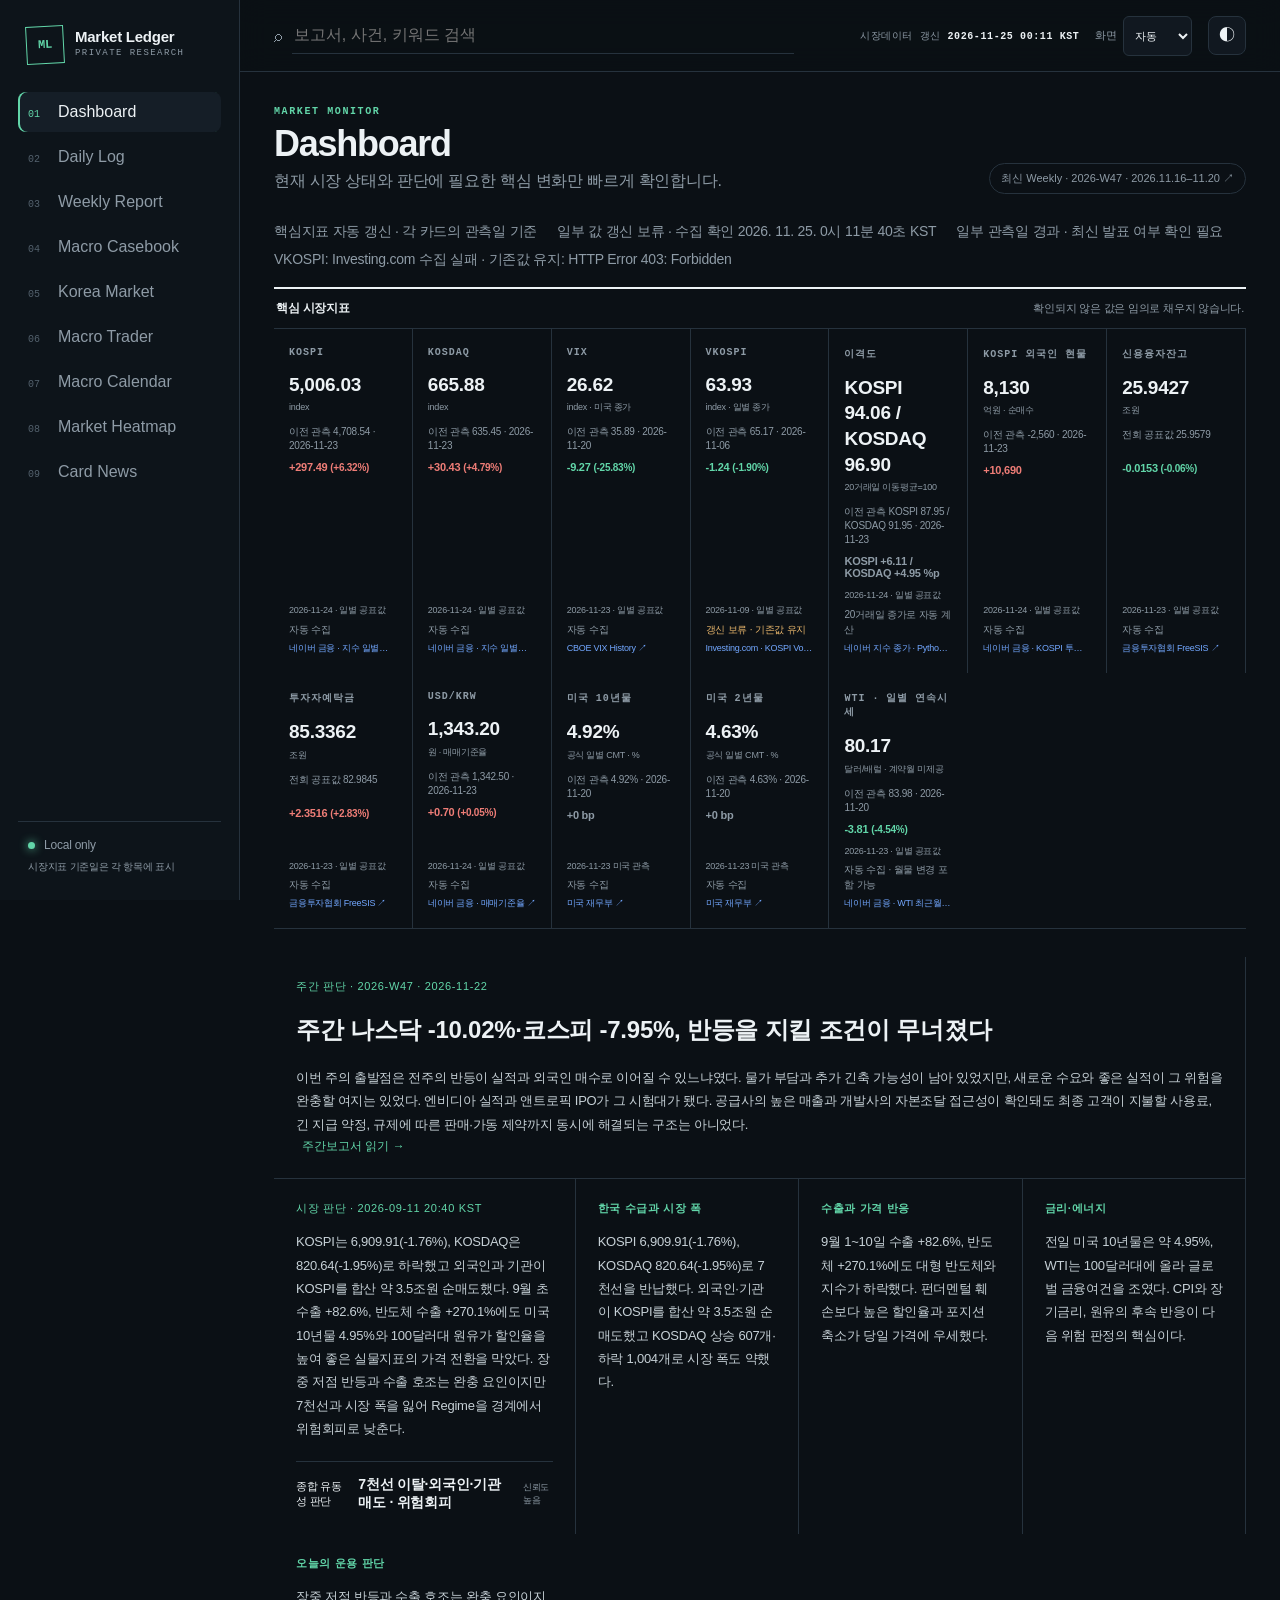
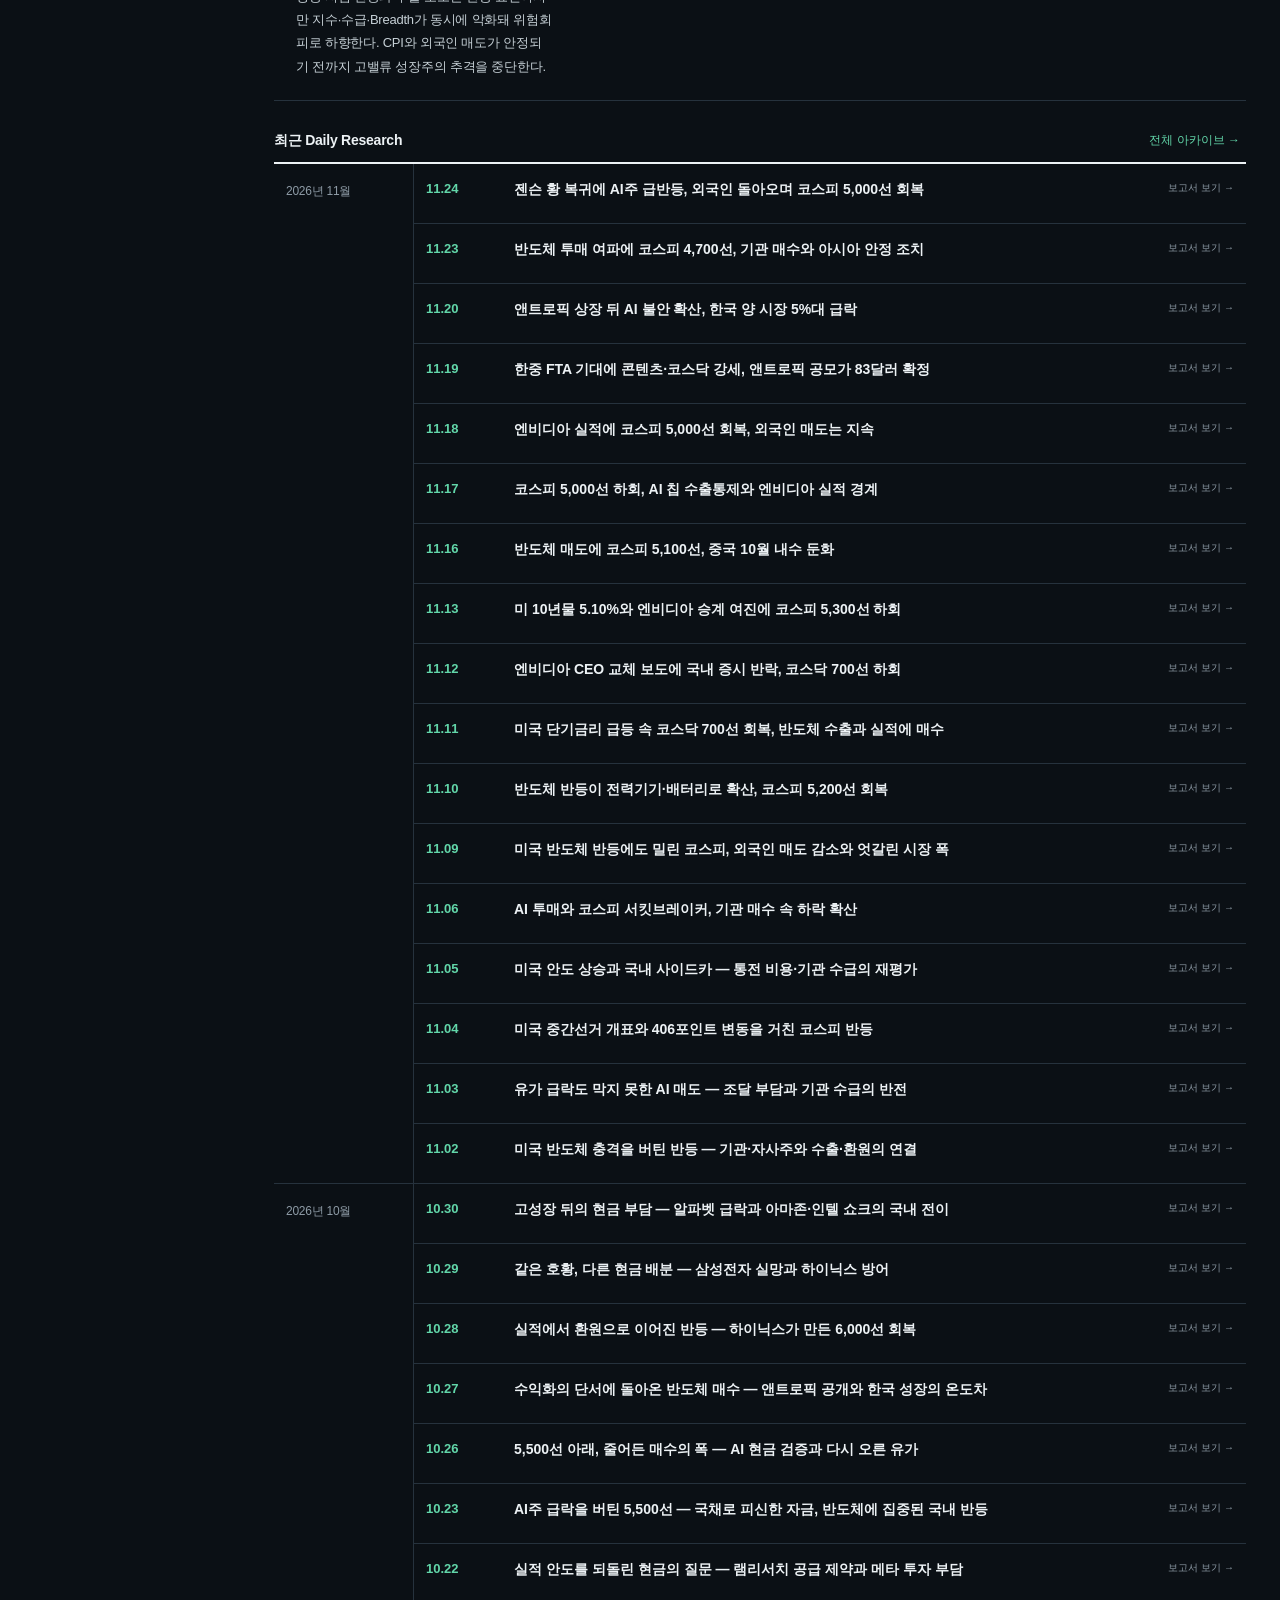
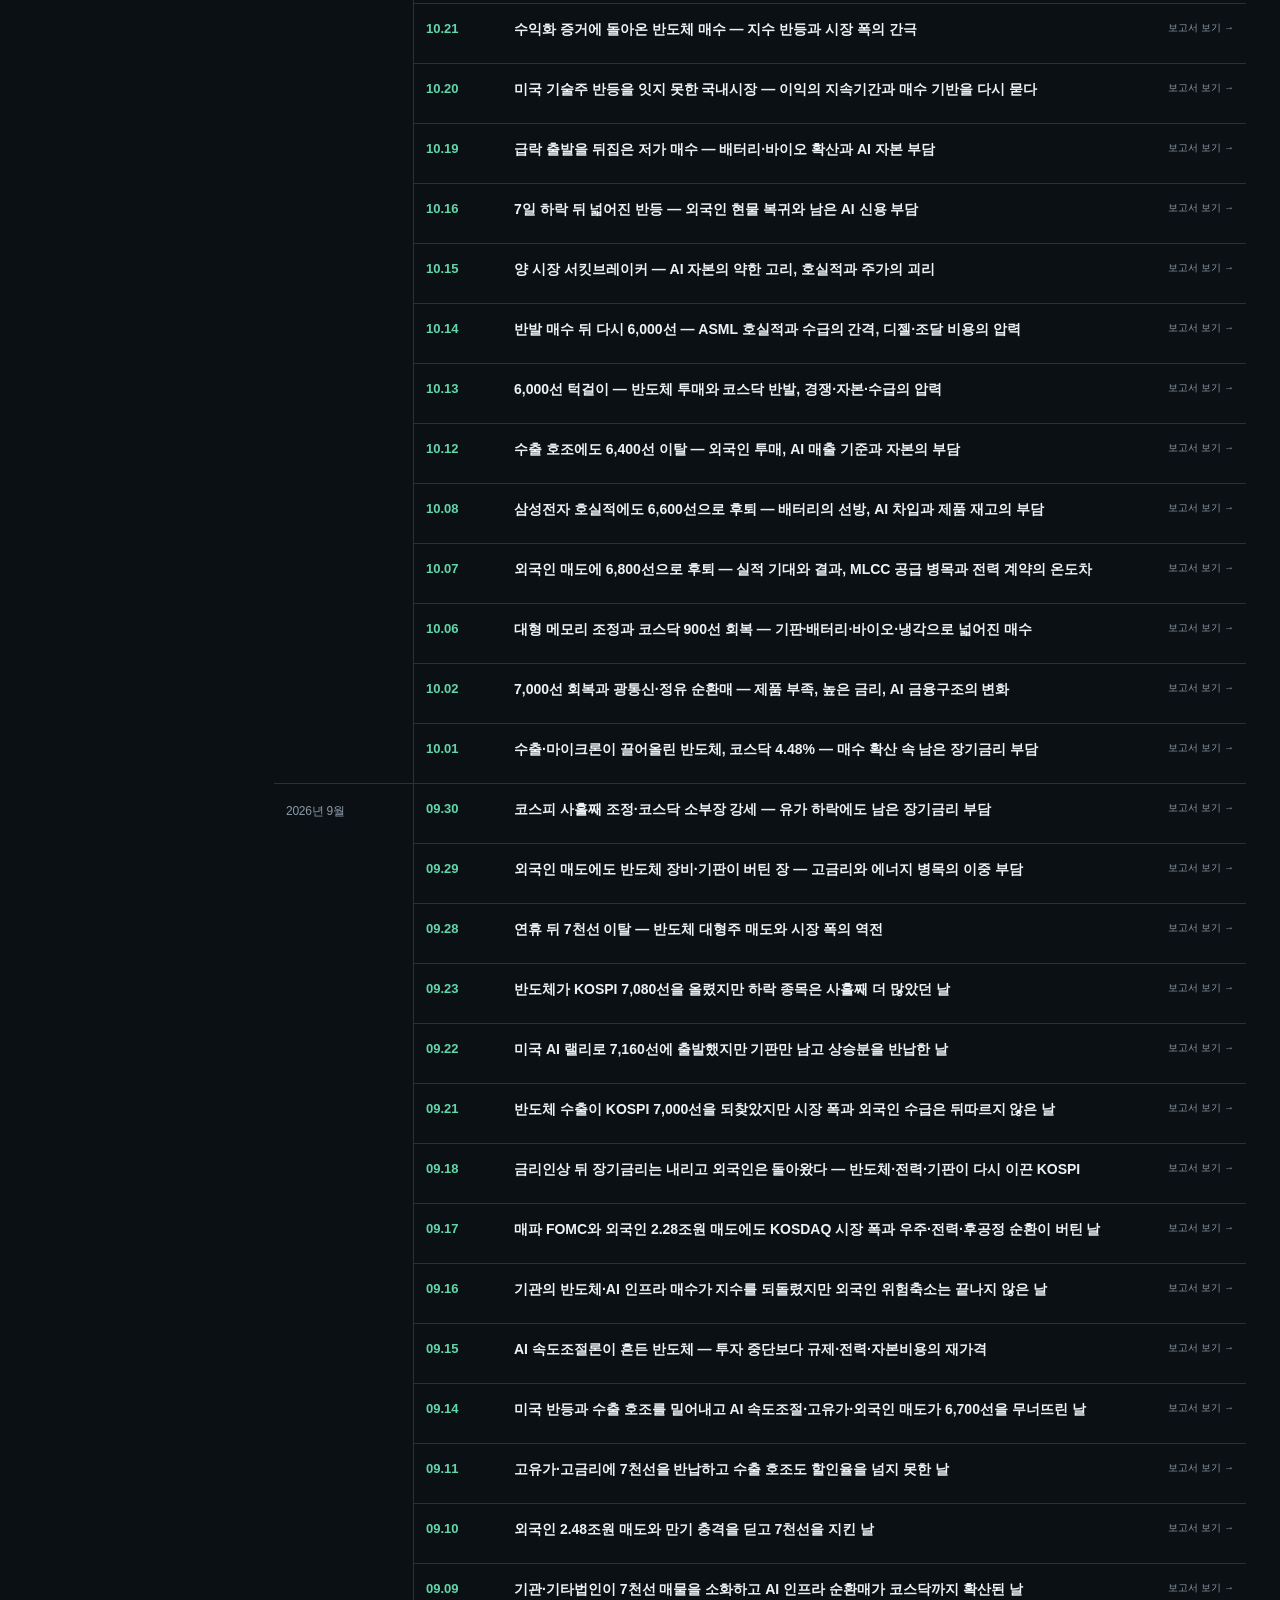
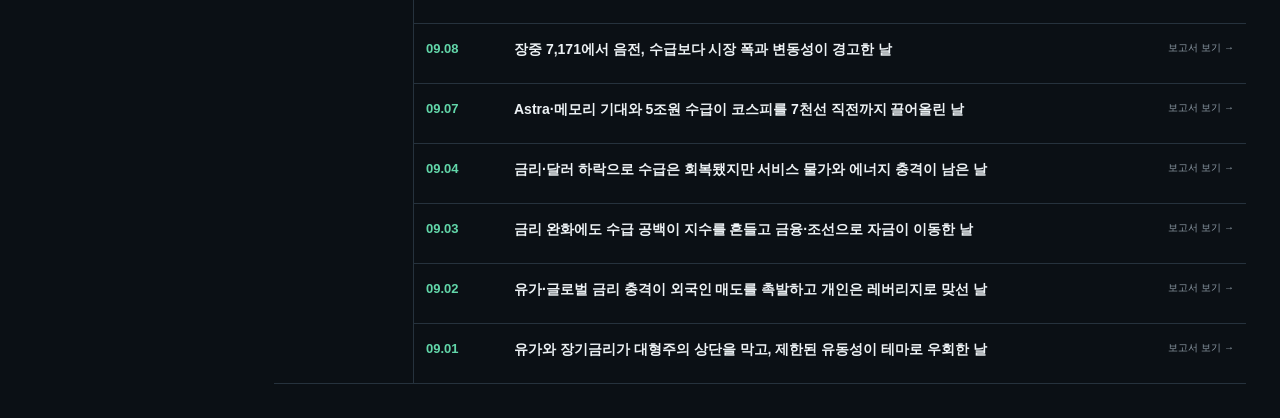
==== commit 783df3a0: "Add files via upload" ====
--- a/index.html
+++ b/index.html
@@ -53,24 +53,24 @@
   </div>
   <div class="toast" id="toast"></div>
   </div>
-  <script src="data/core.js?v=63bdd5c2fe5989a9"></script>
+  <script src="data/core.js?v=69e15352b927ad54"></script>
   <script src="data/macro.js?v=20260904-ledger1"></script>
   <script src="data/macro-reports.js?v=20261012-topics"></script>
-  <script src="data/macro-events.js?v=20261124-close23"></script>
-  <script src="data/macro-trader.js?v=20261124"></script>
-<script src="data/korea.js?v=20261124-close23"></script>
+  <script src="data/macro-events.js?v=20261125-close24"></script>
+  <script src="data/macro-trader.js?v=20261125"></script>
+<script src="data/korea.js?v=20261125-close24"></script>
   <script src="data/ideas.js?v=20261002-ideas"></script>
   <script src="data/portfolio.js?v=20260904-ledger1"></script>
   <script src="data/daily/daily-2026-09.js?v=20260930-pdf"></script>
 <script src="data/daily/daily-2026-10.js?v=20261101-report"></script>
-  <script src="data/daily/daily-2026-11.js?v=20261124-close23"></script>
+  <script src="data/daily/daily-2026-11.js?v=20261125-close24"></script>
   <script src="data/weekly/weekly-2026.js?v=20261122-w47"></script>
   <script src="data/calendar/calendar-2026-09.js?v=20260905-ledger1"></script>
-  <script src="data/market-live.js?v=2f7a17a265c4e1d8"></script>
-  <script src="data/calendar-live.js?v=5985b015d36dad9a"></script>
-  <script src="data/heatmap.js?v=9575007052643b48"></script>
+  <script src="data/market-live.js?v=ce0522205bd769ab"></script>
+  <script src="data/calendar-live.js?v=d8d79c611ce95ad3"></script>
+  <script src="data/heatmap.js?v=ab1a8c309b328f6a"></script>
   <script src="assets/heatmap.js?v=6f06b90d78b83e1b"></script>
-  <script src="data/card-news.js?v=a27eb6dac29fbb3a"></script>
+  <script src="data/card-news.js?v=06df87524fc62ad3"></script>
   <script src="assets/macro-reports.js?v=20261016-legacy"></script>
   <script src="assets/macro-events.js?v=20261117-macro-menu"></script>
   <script src="data/card-news-weekly.js?v=1739b6593fe649c3"></script>
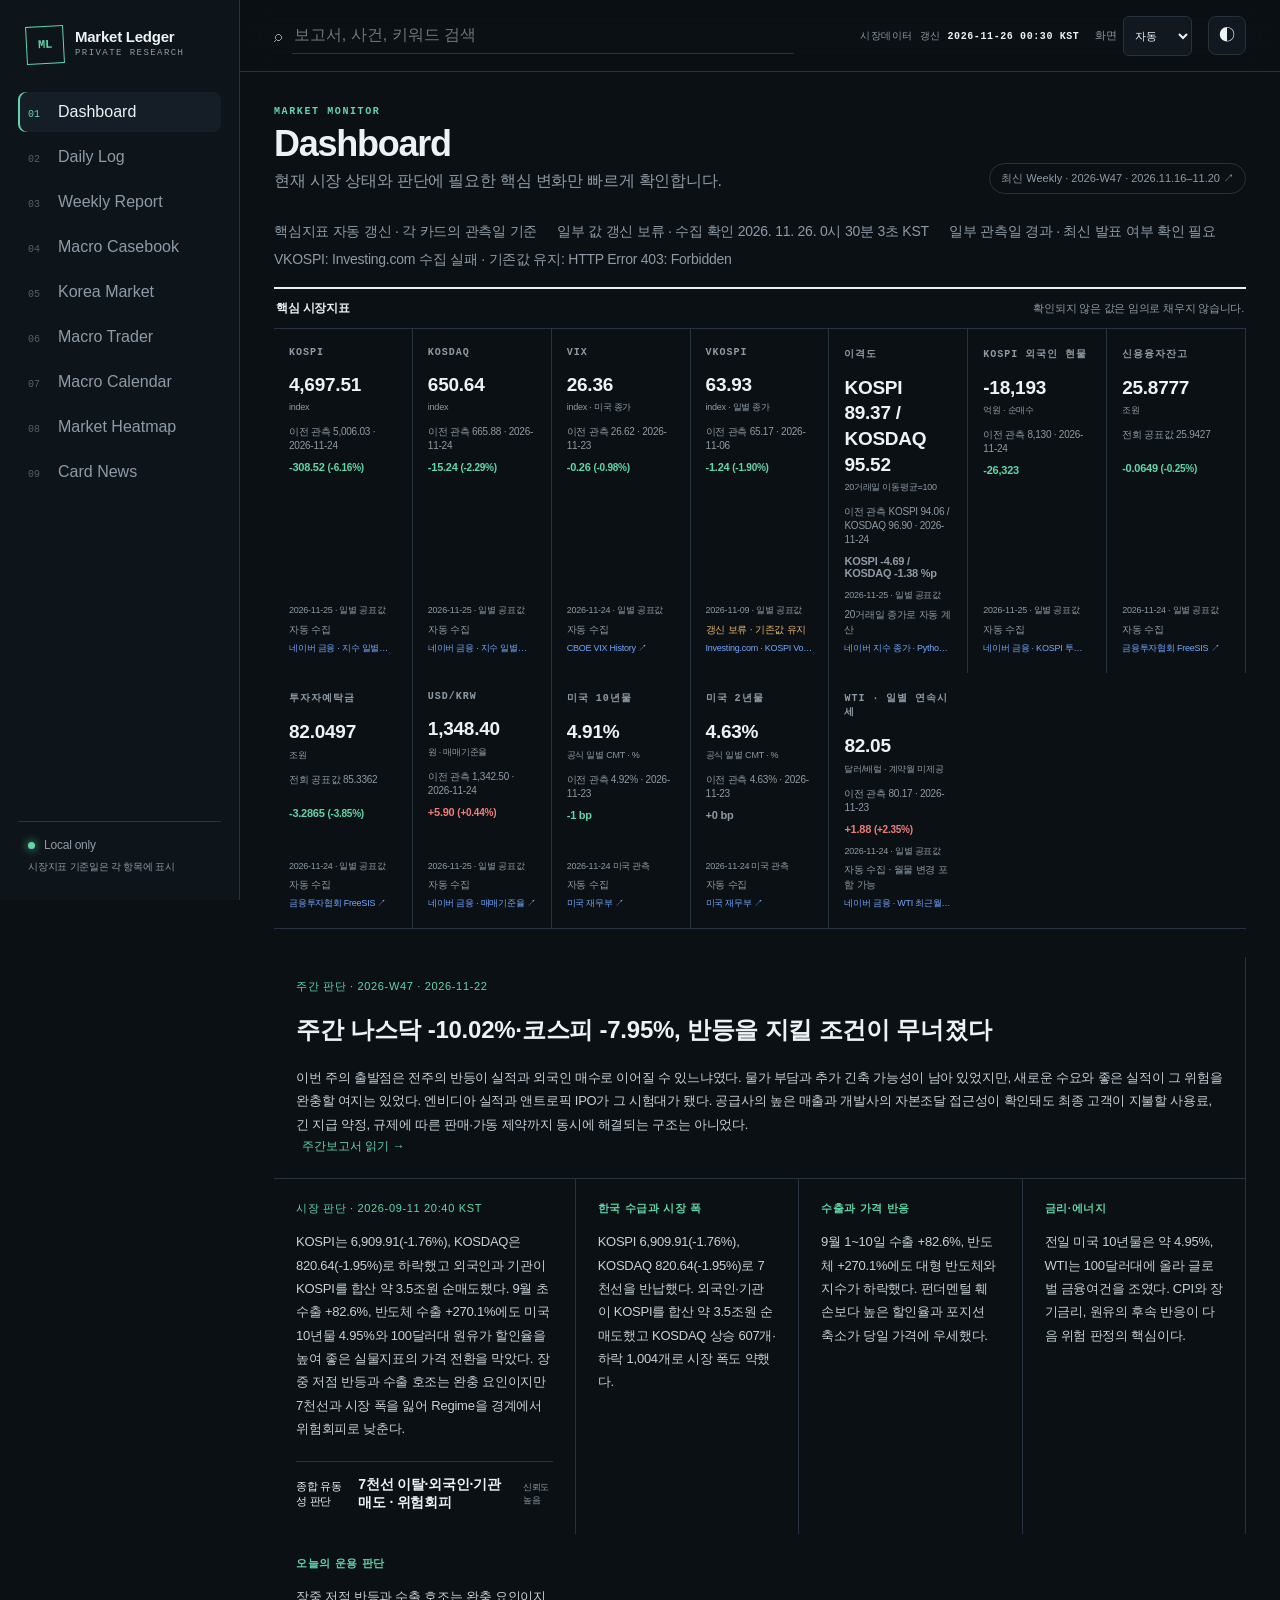
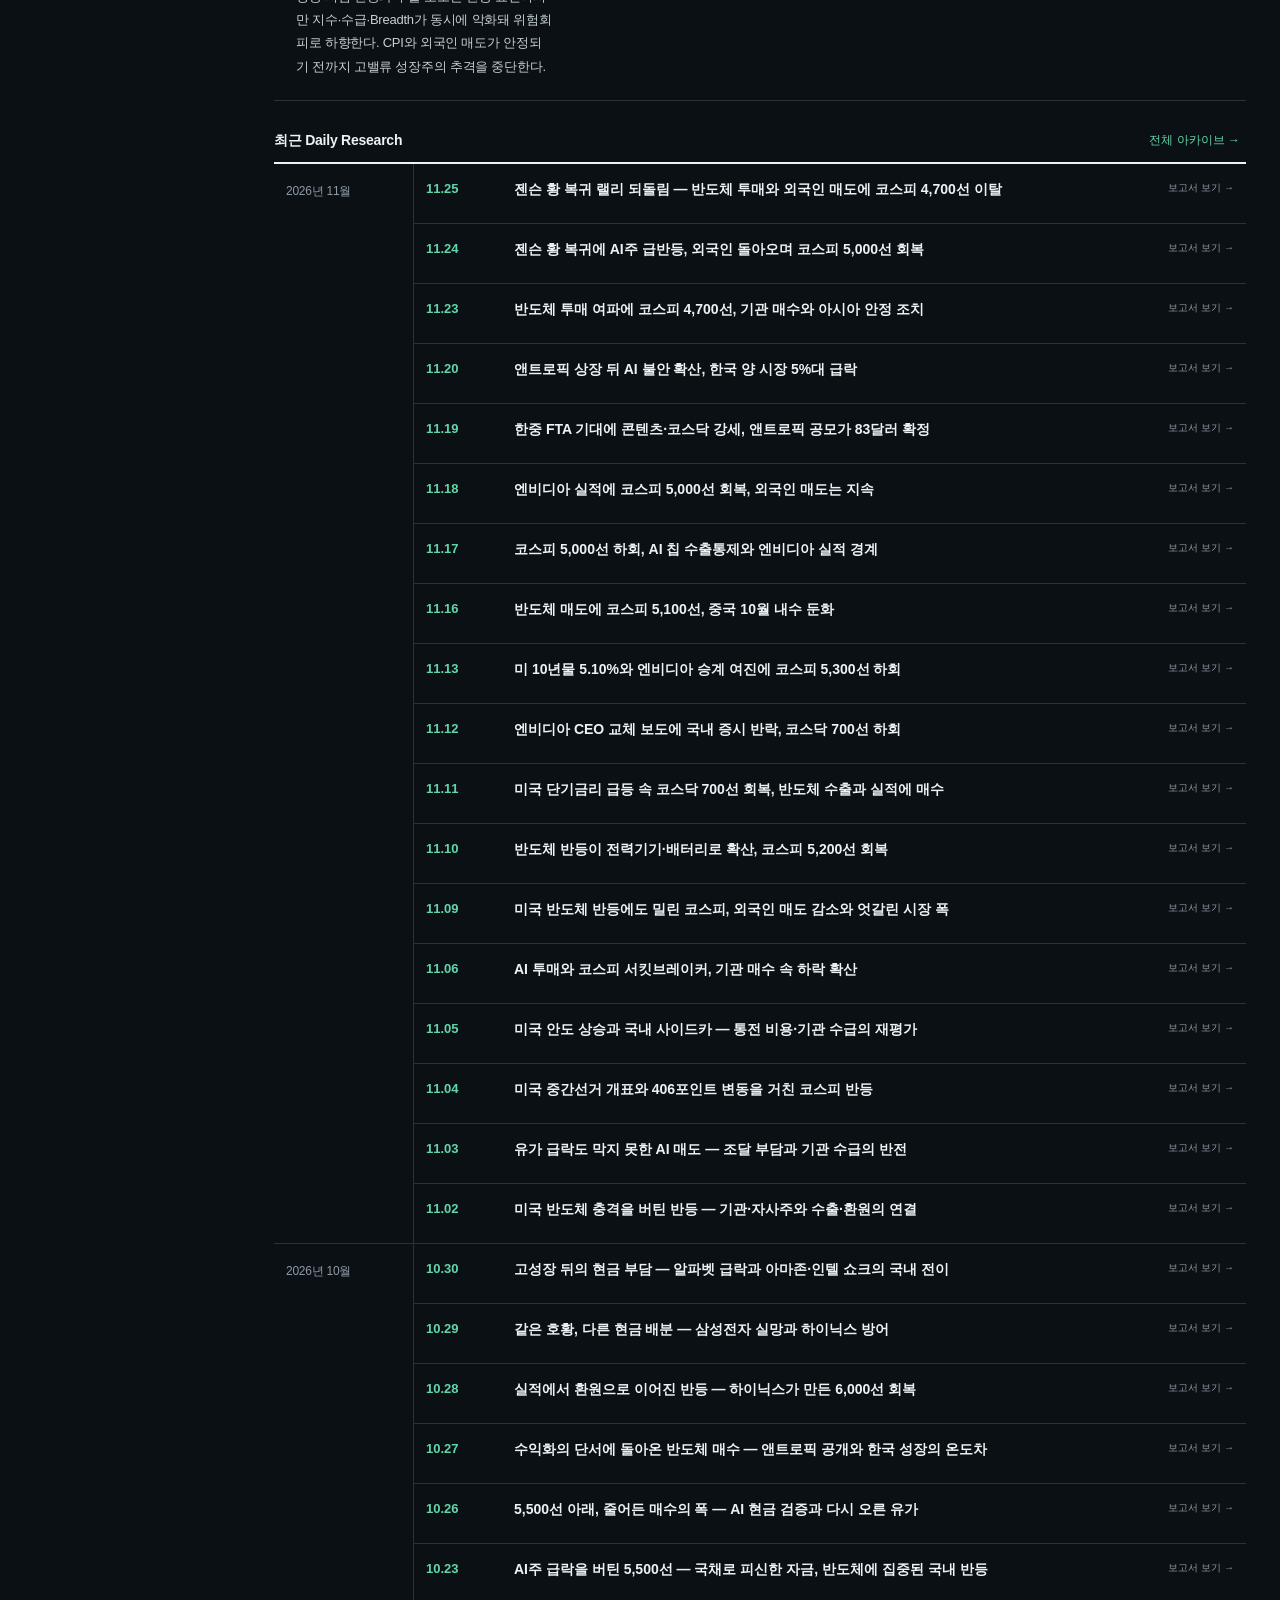
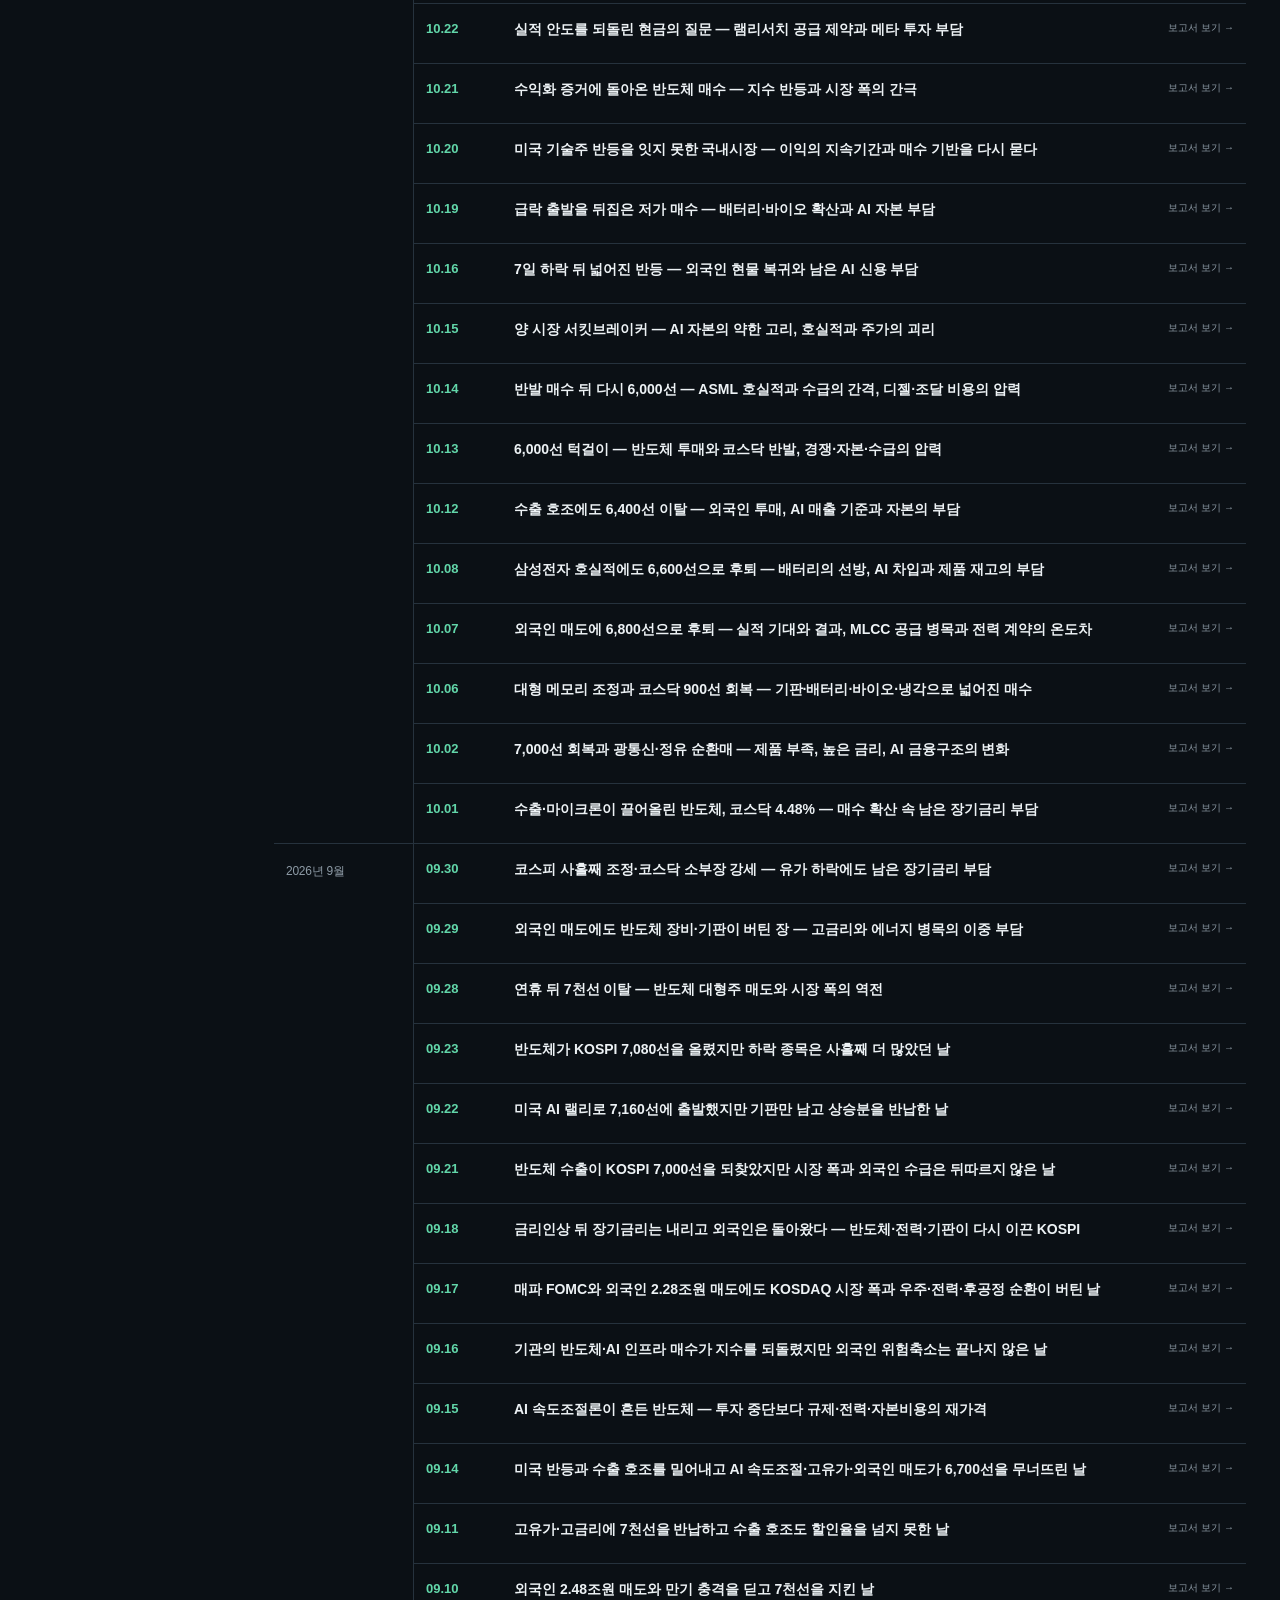
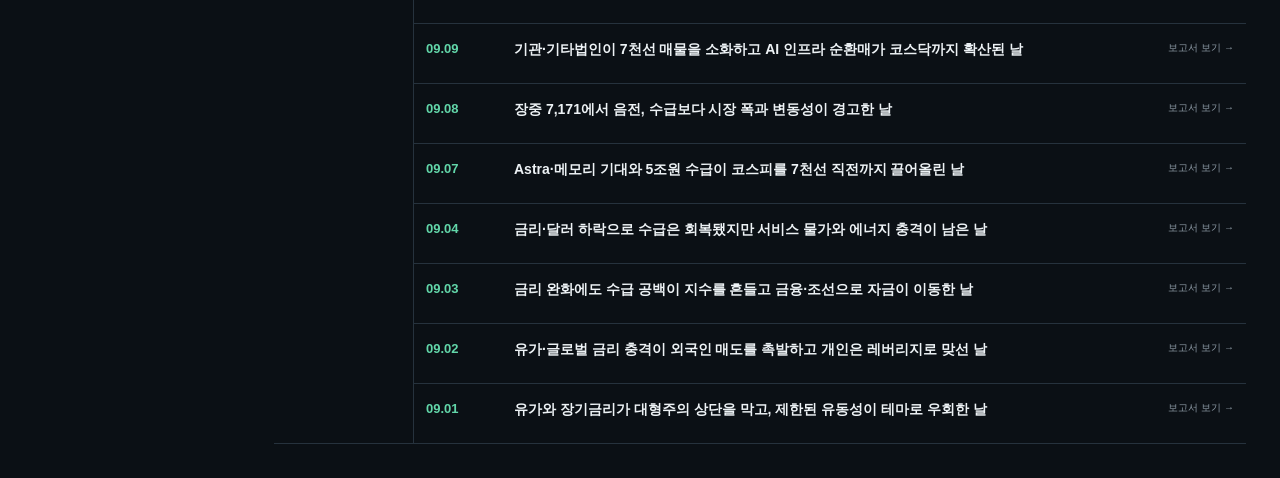
==== commit 37cc57d5: "Add files via upload" ====
--- a/index.html
+++ b/index.html
@@ -53,24 +53,24 @@
   </div>
   <div class="toast" id="toast"></div>
   </div>
-  <script src="data/core.js?v=69e15352b927ad54"></script>
+  <script src="data/core.js?v=374cc516fd7eb6a7"></script>
   <script src="data/macro.js?v=20260904-ledger1"></script>
   <script src="data/macro-reports.js?v=20261012-topics"></script>
-  <script src="data/macro-events.js?v=20261125-close24"></script>
+  <script src="data/macro-events.js?v=20261126-close25"></script>
   <script src="data/macro-trader.js?v=20261125"></script>
-<script src="data/korea.js?v=20261125-close24"></script>
+<script src="data/korea.js?v=20261126-close25"></script>
   <script src="data/ideas.js?v=20261002-ideas"></script>
   <script src="data/portfolio.js?v=20260904-ledger1"></script>
   <script src="data/daily/daily-2026-09.js?v=20260930-pdf"></script>
 <script src="data/daily/daily-2026-10.js?v=20261101-report"></script>
-  <script src="data/daily/daily-2026-11.js?v=20261125-close24"></script>
+  <script src="data/daily/daily-2026-11.js?v=20261126-close25"></script>
   <script src="data/weekly/weekly-2026.js?v=20261122-w47"></script>
   <script src="data/calendar/calendar-2026-09.js?v=20260905-ledger1"></script>
-  <script src="data/market-live.js?v=ce0522205bd769ab"></script>
-  <script src="data/calendar-live.js?v=d8d79c611ce95ad3"></script>
-  <script src="data/heatmap.js?v=ab1a8c309b328f6a"></script>
+  <script src="data/market-live.js?v=3ecd0ddc248783e4"></script>
+  <script src="data/calendar-live.js?v=d0edaaa90dd1fc06"></script>
+  <script src="data/heatmap.js?v=6bc7054eef988a60"></script>
   <script src="assets/heatmap.js?v=6f06b90d78b83e1b"></script>
-  <script src="data/card-news.js?v=06df87524fc62ad3"></script>
+  <script src="data/card-news.js?v=28a5aea9de9380d9"></script>
   <script src="assets/macro-reports.js?v=20261016-legacy"></script>
   <script src="assets/macro-events.js?v=20261117-macro-menu"></script>
   <script src="data/card-news-weekly.js?v=1739b6593fe649c3"></script>
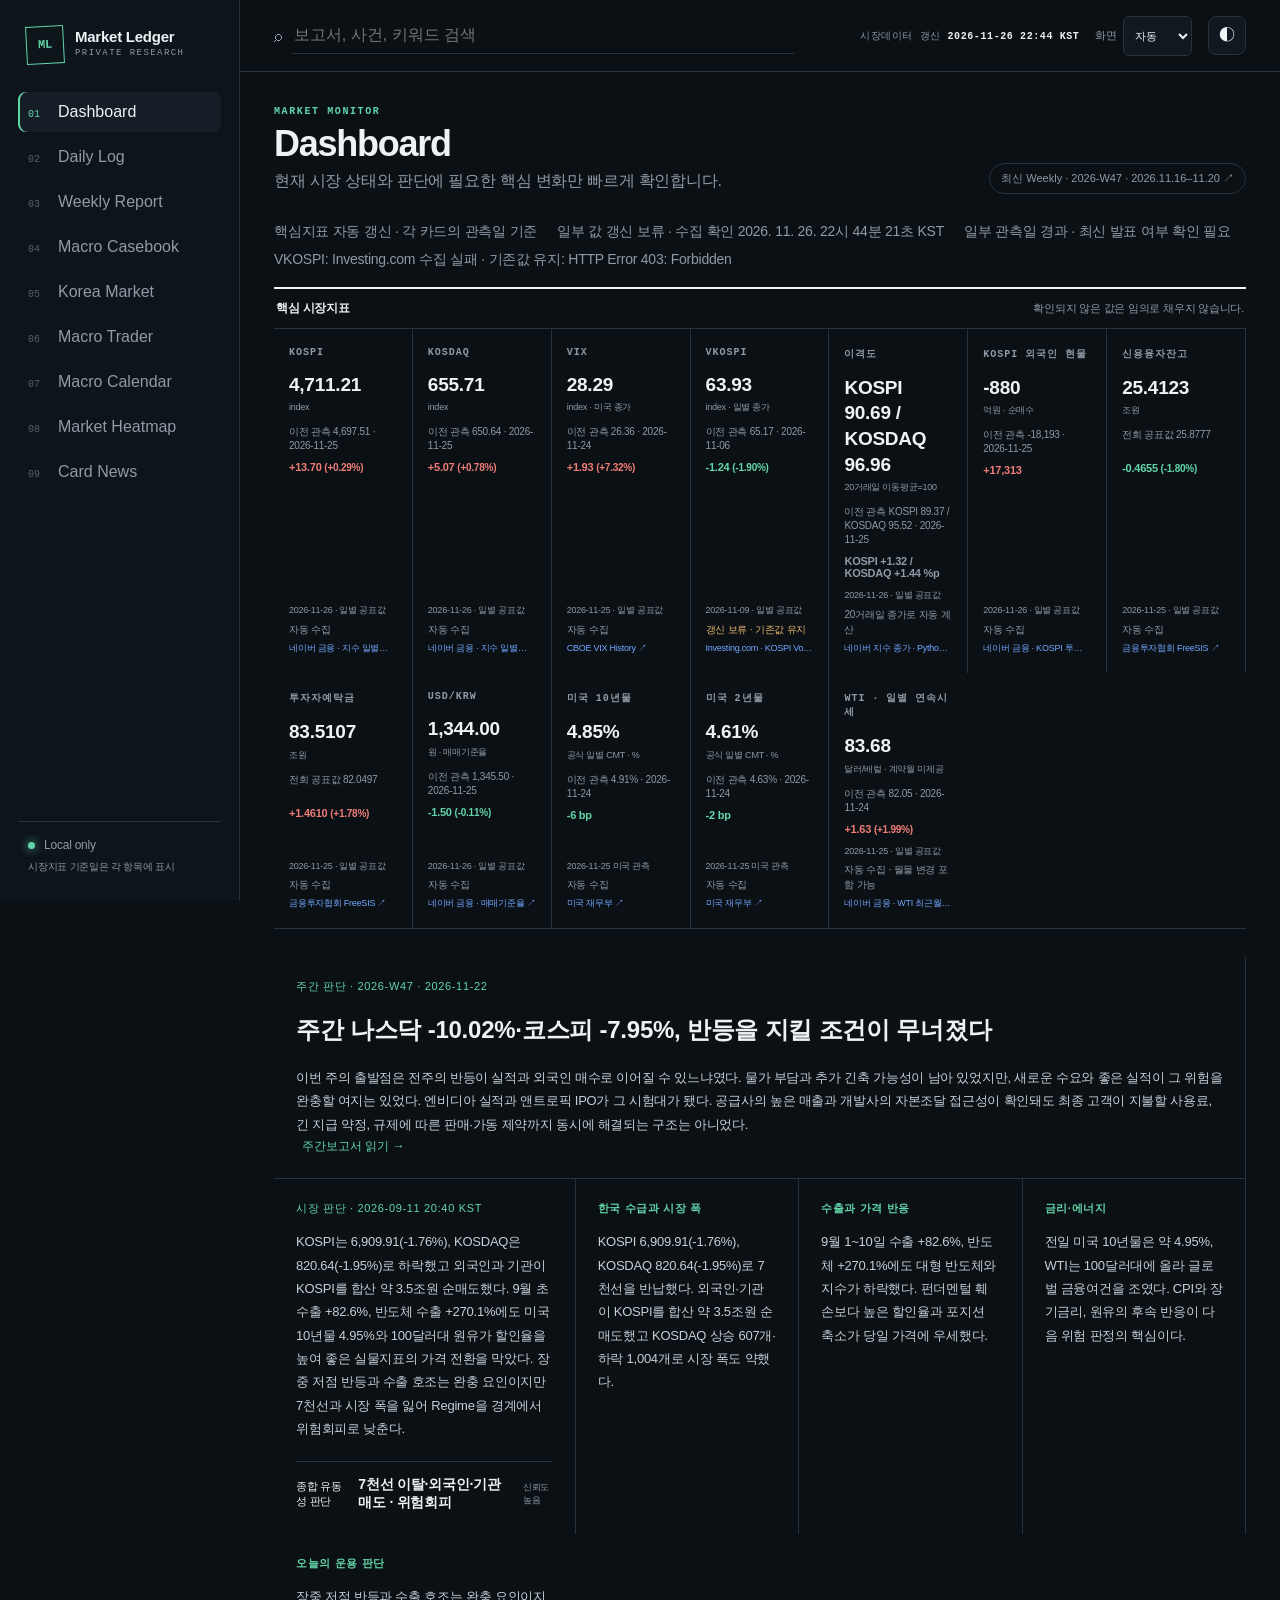
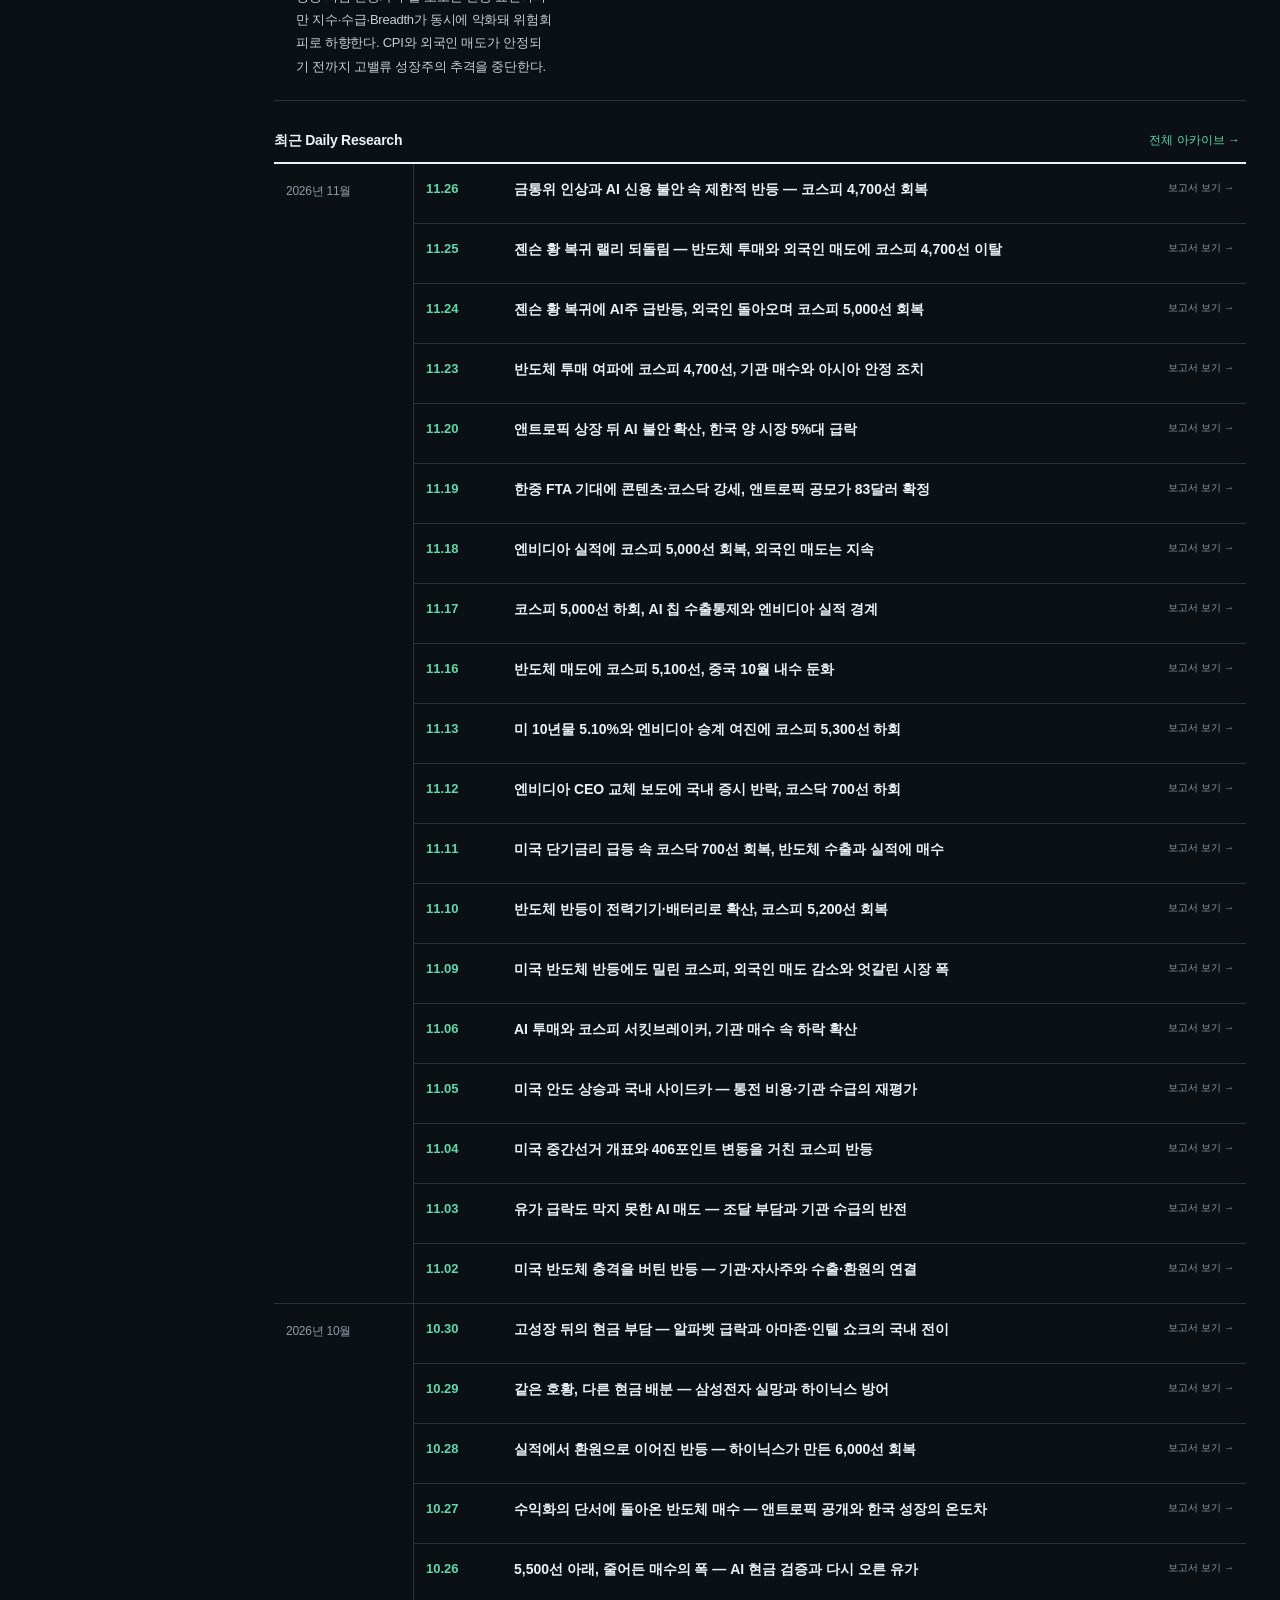
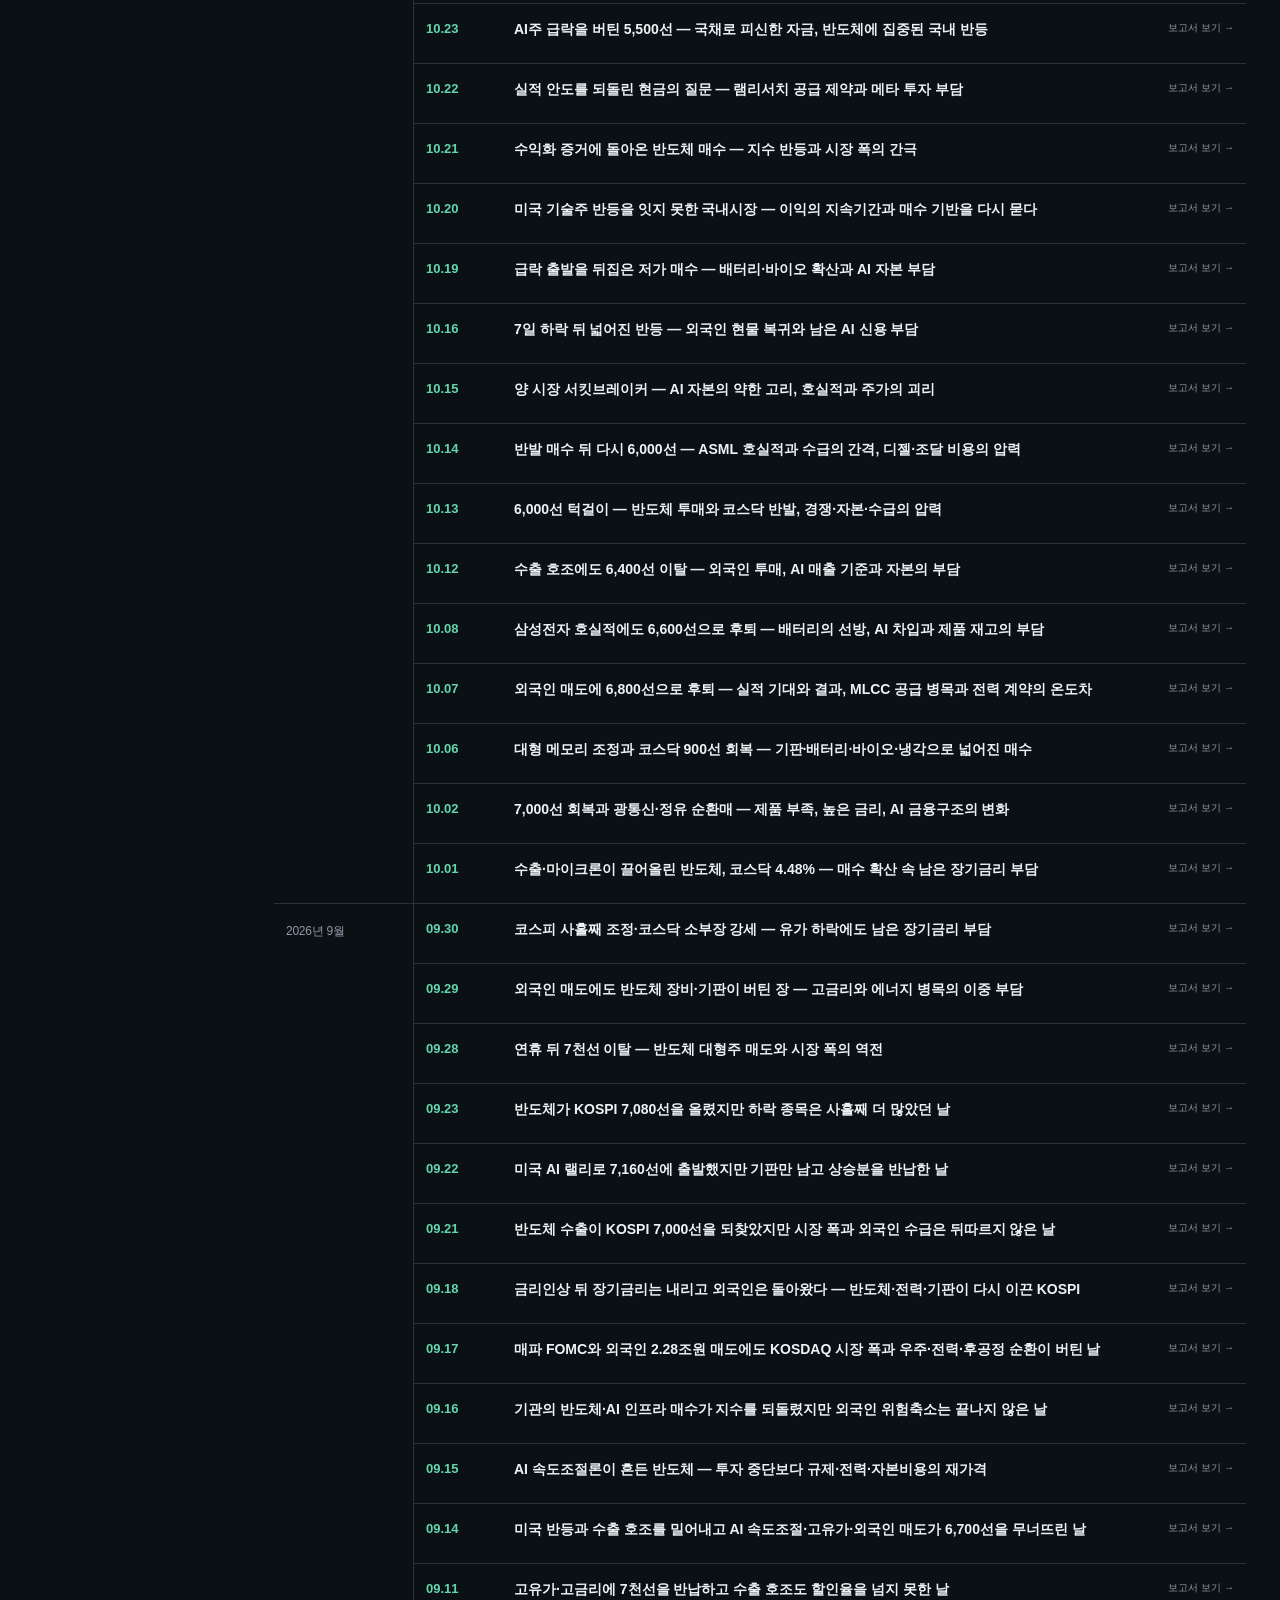
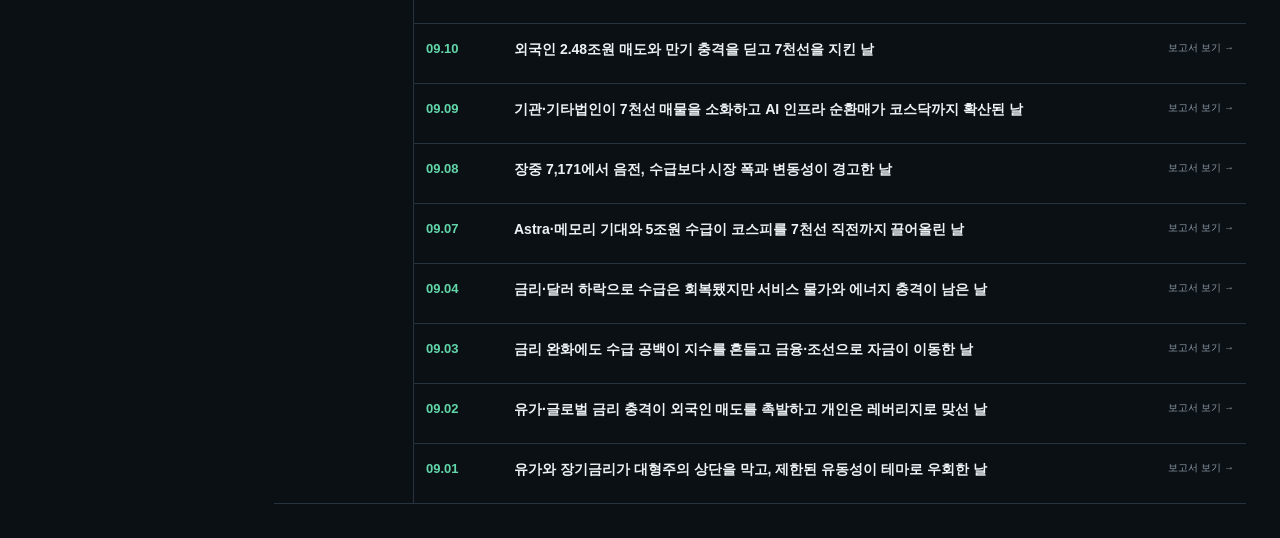
==== commit eb937ce7: "Add files via upload" ====
--- a/index.html
+++ b/index.html
@@ -53,24 +53,24 @@
   </div>
   <div class="toast" id="toast"></div>
   </div>
-  <script src="data/core.js?v=374cc516fd7eb6a7"></script>
+  <script src="data/core.js?v=b4094e10027f1766"></script>
   <script src="data/macro.js?v=20260904-ledger1"></script>
   <script src="data/macro-reports.js?v=20261012-topics"></script>
-  <script src="data/macro-events.js?v=20261126-close25"></script>
+  <script src="data/macro-events.js?v=20261126-close26"></script>
   <script src="data/macro-trader.js?v=20261125"></script>
-<script src="data/korea.js?v=20261126-close25"></script>
+<script src="data/korea.js?v=20261126-close26"></script>
   <script src="data/ideas.js?v=20261002-ideas"></script>
   <script src="data/portfolio.js?v=20260904-ledger1"></script>
   <script src="data/daily/daily-2026-09.js?v=20260930-pdf"></script>
 <script src="data/daily/daily-2026-10.js?v=20261101-report"></script>
-  <script src="data/daily/daily-2026-11.js?v=20261126-close25"></script>
+  <script src="data/daily/daily-2026-11.js?v=20261126-close26"></script>
   <script src="data/weekly/weekly-2026.js?v=20261122-w47"></script>
   <script src="data/calendar/calendar-2026-09.js?v=20260905-ledger1"></script>
-  <script src="data/market-live.js?v=3ecd0ddc248783e4"></script>
-  <script src="data/calendar-live.js?v=d0edaaa90dd1fc06"></script>
-  <script src="data/heatmap.js?v=6bc7054eef988a60"></script>
+  <script src="data/market-live.js?v=65423c413027b19b"></script>
+  <script src="data/calendar-live.js?v=5eb2dc8014cd20da"></script>
+  <script src="data/heatmap.js?v=aefd61fa4d628fb9"></script>
   <script src="assets/heatmap.js?v=6f06b90d78b83e1b"></script>
-  <script src="data/card-news.js?v=28a5aea9de9380d9"></script>
+  <script src="data/card-news.js?v=bedb4c51099e6505"></script>
   <script src="assets/macro-reports.js?v=20261016-legacy"></script>
   <script src="assets/macro-events.js?v=20261117-macro-menu"></script>
   <script src="data/card-news-weekly.js?v=1739b6593fe649c3"></script>
